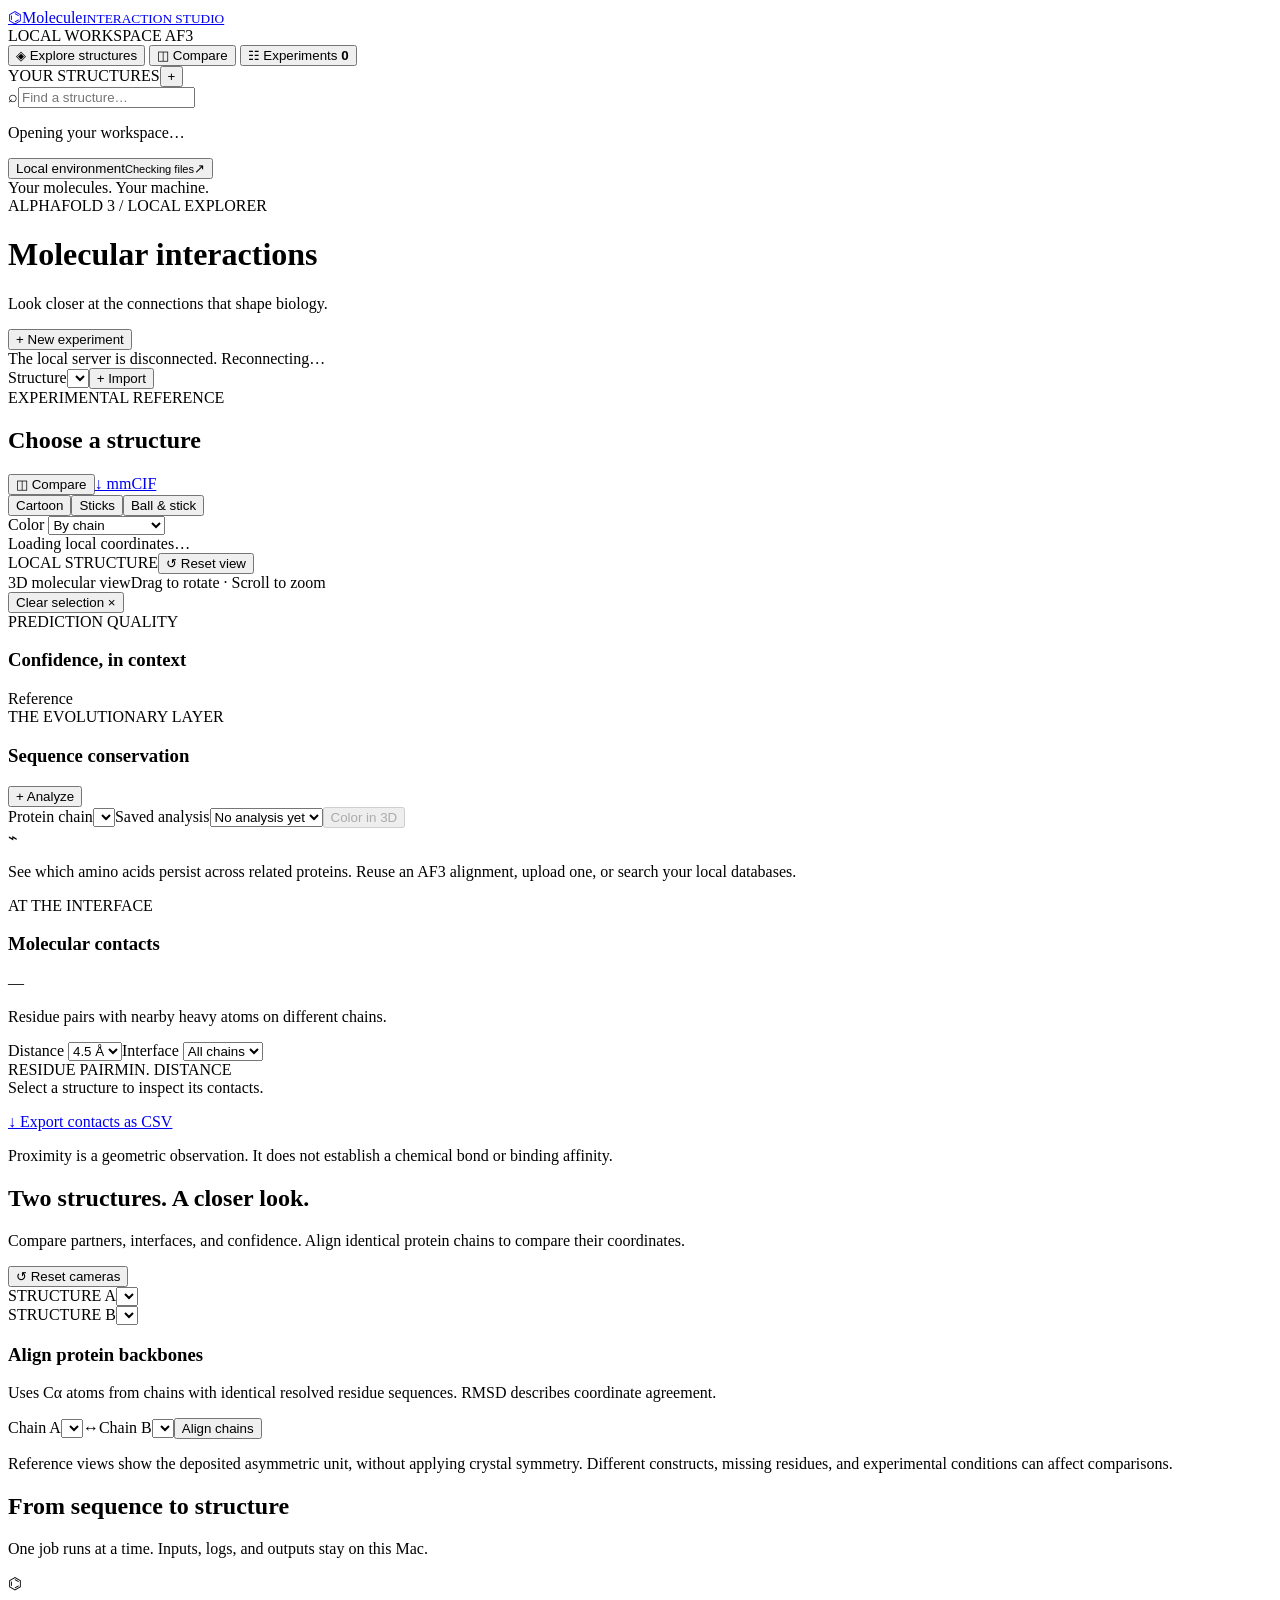
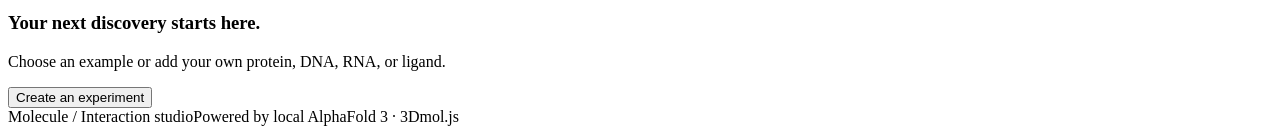
==== explorer/static/index.html @ 23262f2f "Add macOS run scripts and local molecular interaction explorer * Add `run_af3_macos.sh`, a wrapper t" ====
<!doctype html>
<html lang="en">
<head>
  <meta charset="utf-8"><meta name="viewport" content="width=device-width,initial-scale=1">
  <meta name="description" content="Explore molecular structures, run local AlphaFold 3 experiments, and inspect molecular interactions.">
  <title>Molecule · Interaction studio</title>
  <link rel="icon" href="data:image/svg+xml,%3Csvg xmlns='http://www.w3.org/2000/svg' viewBox='0 0 40 40'%3E%3Crect width='40' height='40' rx='10' fill='%2325594e'/%3E%3Cpath d='M10 28L20 10l10 18M10 28h20' stroke='%23cbeb9c' stroke-width='3' fill='none'/%3E%3C/svg%3E">
  <link rel="stylesheet" href="/style.css">
  <link rel="stylesheet" href="/conservation.css">
  <script defer src="/vendor/3Dmol-min.js"></script>
  <script defer src="/conservation.js"></script>
  <script defer src="/app.js"></script>
</head>
<body>
  <aside class="sidebar">
    <a class="brand" href="/" aria-label="Molecule home"><span class="brand-mark">⌬</span><span>Molecule<small>INTERACTION STUDIO</small></span></a>
    <div class="workspace-label"><span class="dot"></span> LOCAL WORKSPACE <span class="version">AF3</span></div>
    <nav class="nav" aria-label="Main navigation">
      <button class="nav-item active" data-page="explore"><span>◈</span> Explore structures</button>
      <button class="nav-item" data-page="compare"><span>◫</span> Compare</button>
      <button class="nav-item" data-page="experiments"><span>☷</span> Experiments <b id="job-count">0</b></button>
    </nav>
    <div class="library-heading"><span>YOUR STRUCTURES</span><button id="import-open" class="icon-button" title="Import a structure" aria-label="Import a structure">+</button></div>
    <label class="search-label"><span>⌕</span><input id="structure-search" placeholder="Find a structure…" aria-label="Find a structure"></label>
    <div id="library" class="library"><p class="muted">Opening your workspace…</p></div>
    <button id="system-open" class="system-button"><span class="dot" id="system-dot"></span><span>Local environment<small id="system-caption">Checking files</small></span><span>↗</span></button>
    <div class="sidebar-footer">Your molecules. Your machine.</div>
  </aside>

  <main>
    <header class="page-header"><div><div class="eyebrow">ALPHAFOLD 3 / LOCAL EXPLORER</div><h1 id="page-title">Molecular interactions</h1><p id="page-description">Look closer at the connections that shape biology.</p></div><button class="primary" id="new-experiment"><span>+</span> New experiment</button></header>
    <div id="connection-warning" class="notice error hidden" role="status">The local server is disconnected. Reconnecting…</div>
    <section id="page-explore" class="page">
      <div class="mobile-library"><label for="structure-picker">Structure</label><select id="structure-picker"></select><button id="mobile-import" class="secondary">+ Import</button></div>
      <div class="structure-heading"><div><div id="structure-kind" class="eyebrow">EXPERIMENTAL REFERENCE</div><h2 id="structure-title">Choose a structure</h2><p id="structure-subtitle" class="muted"></p></div><div class="heading-actions"><button id="compare-current" class="secondary">◫ Compare</button><a id="download-cif" class="secondary" href="#">↓ mmCIF</a></div></div>
      <div class="stats-grid" id="structure-stats"></div>
      <div class="explore-grid">
        <div class="viewer-column">
          <div class="viewer-card">
            <div class="viewer-toolbar"><div class="segmented" id="representation"><button class="selected" data-style="cartoon">Cartoon</button><button data-style="stick">Sticks</button><button data-style="sphere">Ball & stick</button></div><label class="compact-select">Color <select id="color-mode" aria-label="Structure color"><option value="chain">By chain</option><option value="confidence">By confidence</option><option value="conservation" disabled>By conservation</option></select></label></div>
            <div id="main-viewer" class="molecular-viewer"><div class="viewer-loading">Loading local coordinates…</div></div>
            <div class="viewer-overlay"><span id="viewer-badge">LOCAL STRUCTURE</span><button id="reset-view" title="Reset camera">↺ Reset view</button></div>
            <div class="viewer-footer"><span><span class="live-dot"></span> <span id="atom-caption">3D molecular view</span></span><span>Drag to rotate · Scroll to zoom</span></div>
          </div>
          <div class="chain-bar" id="chain-bar"></div>
          <div id="selection-note" class="selection-note hidden"><span></span><button id="clear-selection" class="text-button">Clear selection ×</button></div>
          <div class="panel confidence-panel"><div class="panel-header"><div><span class="eyebrow">PREDICTION QUALITY</span><h3>Confidence, in context</h3></div><span class="tag" id="confidence-badge">Reference</span></div><div id="confidence-content"></div></div>
          <div class="panel conservation-panel"><div class="panel-header"><div><span class="eyebrow">THE EVOLUTIONARY LAYER</span><h3>Sequence conservation</h3></div><button id="conservation-open" class="secondary">+ Analyze</button></div><div class="conservation-controls"><label>Protein chain<select id="conservation-chain"></select></label><label>Saved analysis<select id="conservation-run"><option value="">No analysis yet</option></select></label><button id="conservation-color" class="secondary" disabled>Color in 3D</button></div><div id="conservation-content"><div class="confidence-empty"><span class="empty-symbol">⌁</span><p>See which amino acids persist across related proteins. Reuse an AF3 alignment, upload one, or search your local databases.</p></div></div></div>
        </div>
        <aside class="panel contacts-panel"><div class="panel-header"><div><span class="eyebrow">AT THE INTERFACE</span><h3>Molecular contacts</h3></div><span class="count-pill" id="contact-count">—</span></div><p class="panel-description">Residue pairs with nearby heavy atoms on different chains.</p><div class="contact-controls"><label>Distance <select id="contact-cutoff"><option value="3.5">3.5 Å</option><option value="4.0">4.0 Å</option><option value="4.5" selected>4.5 Å</option><option value="5.0">5.0 Å</option><option value="6.0">6.0 Å</option><option value="8.0">8.0 Å</option></select></label><label>Interface <select id="interface-filter"><option value="">All chains</option></select></label></div><div id="interface-confidence" class="panel-description hidden"></div><div id="interface-summary" class="interface-summary"></div><div class="contact-table-heading"><span>RESIDUE PAIR</span><span>MIN. DISTANCE</span></div><div id="contact-list" class="contact-list"><div class="empty">Select a structure to inspect its contacts.</div></div><div class="contacts-bottom"><p id="contacts-note" class="muted small"></p><a id="download-contacts" href="#" class="text-button">↓ Export contacts as CSV</a></div><p class="scientific-note">Proximity is a geometric observation. It does not establish a chemical bond or binding affinity.</p></aside>
      </div>
    </section>

    <section id="page-compare" class="page hidden">
      <div class="comparison-intro"><div><h2>Two structures. A closer look.</h2><p class="muted">Compare partners, interfaces, and confidence. Align identical protein chains to compare their coordinates.</p></div><button class="secondary" id="compare-reset">↺ Reset cameras</button></div>
      <div class="compare-grid"><div class="compare-card"><label class="compare-select-label">STRUCTURE A<select id="compare-left"></select></label><div id="compare-view-left" class="compare-viewer"></div><div id="compare-info-left" class="compare-info"></div></div><div class="compare-card"><label class="compare-select-label">STRUCTURE B<select id="compare-right"></select></label><div id="compare-view-right" class="compare-viewer"></div><div id="compare-info-right" class="compare-info"></div></div></div>
      <div class="panel alignment-panel"><div><h3>Align protein backbones</h3><p class="muted small">Uses Cα atoms from chains with identical resolved residue sequences. RMSD describes coordinate agreement.</p></div><div class="alignment-controls"><label>Chain A<select id="align-left"></select></label><span>↔</span><label>Chain B<select id="align-right"></select></label><button id="align-button" class="primary">Align chains</button></div><div id="alignment-result" class="hidden"></div></div>
      <p class="scientific-note">Reference views show the deposited asymmetric unit, without applying crystal symmetry. Different constructs, missing residues, and experimental conditions can affect comparisons.</p>
    </section>

    <section id="page-experiments" class="page hidden">
      <div class="experiment-intro"><h2>From sequence to structure</h2><p class="muted">One job runs at a time. Inputs, logs, and outputs stay on this Mac.</p></div>
      <div class="experiment-grid"><div id="job-list" class="job-list"></div><div id="job-detail" class="panel job-detail"><div class="empty large"><span class="empty-symbol">⌬</span><h3>Your next discovery starts here.</h3><p>Choose an example or add your own protein, DNA, RNA, or ligand.</p><button class="primary" id="empty-new">Create an experiment</button></div></div></div>
    </section>
    <footer class="main-footer"><span>Molecule <span class="muted">/ Interaction studio</span></span><span>Powered by local AlphaFold 3 · 3Dmol.js</span></footer>
  </main>

  <dialog id="experiment-dialog" class="experiment-dialog"><div class="dialog-header"><div><div class="eyebrow">DESIGN AN EXPERIMENT</div><h2>What will you explore?</h2></div><button class="close-dialog icon-button" aria-label="Close dialog">×</button></div><div class="experiment-form-layout"><aside class="preset-sidebar"><span class="eyebrow">START WITH AN EXAMPLE</span><div id="preset-list"></div><button id="blank-input" class="secondary">+ Custom input</button><label class="file-button secondary">↑ Load AF3 JSON<input id="json-upload" type="file" accept=".json,application/json"></label></aside><div class="experiment-form"><div class="form-row"><label>Experiment name<input id="experiment-name" maxlength="120" required></label><label class="seeds-label">Random seeds<input id="experiment-seeds" value="42" placeholder="42, 43"></label></div><div class="form-tabs"><button id="builder-tab" class="selected">Molecule builder</button><button id="json-tab">AF3 JSON</button></div><div id="builder-pane"><div id="molecule-list"></div><button id="add-molecule" class="text-button">+ Add a molecule</button></div><div id="json-pane" class="hidden"><label class="sr-only" for="input-json">AlphaFold 3 input JSON</label><textarea id="input-json" spellcheck="false"></textarea><p class="small muted">Supports AF3 modifications, covalent bonds, inline MSAs, and templates. File-path fields must be embedded as data.</p></div><div class="run-settings"><label>Run mode<select id="run-mode"><option value="full">Search databases + predict</option><option value="prepare">Prepare MSAs & templates only</option><option value="quick">Sequence-only prediction</option><option value="inference">Predict from prepared input</option></select></label><label>Compute<select id="run-backend"><option value="mps">Apple Silicon · MPS</option><option value="cpu">CPU</option><option value="gpu">NVIDIA GPU</option></select></label><label>Samples / seed<select id="run-samples"><option>1</option><option>2</option><option>3</option><option>5</option></select></label><label>Recycles<input id="run-recycles" type="number" min="1" max="20" value="10"></label></div><p id="run-mode-note" class="notice"></p><div id="validation-message" role="status"></div></div></div><div class="dialog-footer"><p class="small muted">MPS is experimental. Full database searches can take hours.</p><div><button id="validate-input" class="secondary">Validate input</button><button id="queue-job" class="primary">Add to queue →</button></div></div></dialog>

  <dialog id="import-dialog" class="small-dialog"><div class="dialog-header"><div><div class="eyebrow">EXPAND YOUR LIBRARY</div><h2>Import a structure</h2></div><button class="close-dialog icon-button" aria-label="Close dialog">×</button></div><div class="dialog-body"><label>From your local PDB snapshot<div class="input-action"><input id="pdb-code" placeholder="PDB ID, e.g. 1QPI" maxlength="4"><button id="import-pdb" class="secondary">Load PDB</button></div></label><div class="divider"><span>OR</span></div><label>Existing AF3 output folder or mmCIF file<input id="import-path" placeholder="/Users/…/af_output/my_experiment"></label><p class="small muted">Folders include predictions and their accompanying confidence files.</p><button id="import-folder" class="primary">Import local path</button><div class="divider"><span>OR</span></div><label class="file-button secondary">↑ Choose an mmCIF file<input id="cif-upload" type="file" accept=".cif,.mmcif"></label><label class="checkbox"><input type="checkbox" id="import-predicted"> This uploaded file is an AF3 prediction (B-factor = pLDDT)</label><div id="import-message" role="status"></div></div></dialog>

  <dialog id="system-dialog" class="small-dialog"><div class="dialog-header"><div><div class="eyebrow">ON YOUR MACHINE</div><h2>Local environment</h2></div><button class="close-dialog icon-button" aria-label="Close dialog">×</button></div><div id="system-content" class="dialog-body"></div></dialog>
  <dialog id="conservation-dialog" class="conservation-dialog"><div class="dialog-header"><div><div class="eyebrow">FROM ALIGNMENT TO STRUCTURE</div><h2>Analyze evolutionary conservation</h2></div><button class="close-dialog icon-button" aria-label="Close dialog">×</button></div><div class="dialog-body"><div id="conservation-query" class="conservation-query"></div><div class="conservation-form-grid"><label>Alignment source<select id="conservation-source"><option value="search">Search local databases</option><option value="prepared">Reuse a prepared AF3 alignment</option><option value="upload">Upload or paste an alignment</option></select></label><label>Scoring method<select id="conservation-method"><option value="rate4site">Rate4Site · evolutionary rates</option><option value="entropy">Weighted entropy · fast exploration</option></select></label></div><div id="conservation-search-fields"><label>Local sequence database<select id="conservation-database"><option value="uniref90">UniRef90 · broad evolutionary coverage</option><option value="pdb">PDB sequences · faster, structure-biased preview</option></select></label><p class="small muted">A single Jackhmmer iteration searches your chosen database at an inclusion E-value of 1e-4. Large searches can take hours.</p></div><div id="conservation-prepared-fields" class="hidden"><label>Matching prepared input<select id="conservation-prepared"></select></label><p class="small muted">Only alignments matching this protein sequence are offered. Sequence-only predictions contain no homologous alignment.</p></div><div id="conservation-upload-fields" class="hidden"><div class="conservation-upload-heading"><label class="file-button secondary">↑ Choose alignment or AF3 JSON<input id="conservation-upload" type="file" accept=".a3m,.fa,.fasta,.faa,.sto,.stockholm,.json,.txt"></label><label>Format<select id="conservation-format"><option value="auto">Auto-detect</option><option value="a3m">A3M</option><option value="fasta">Aligned FASTA</option><option value="stockholm">Stockholm</option></select></label></div><label for="conservation-alignment">Aligned sequences<textarea id="conservation-alignment" spellcheck="false" placeholder=">query&#10;PROTEIN_SEQUENCE&#10;>homologue_1&#10;ALIGNED_SEQUENCE"></textarea></label><p class="small muted" id="conservation-filename">Include a row matching the full query sequence. Lowercase A3M insertions are excluded from scoring.</p></div><div class="conservation-parameters"><label>Maximum sequences<select id="conservation-max-sequences"><option>50</option><option>100</option><option selected>150</option><option>200</option><option>300</option></select></label><label>Minimum coverage<input id="conservation-min-coverage" type="number" min="20" max="100" value="70"><small>% of the query</small></label><label>Minimum identity<input id="conservation-min-identity" type="number" min="10" max="95" value="20"><small>% at aligned positions</small></label><label>Redundancy cutoff<input id="conservation-redundancy" type="number" min="80" max="100" value="95"><small>% sequence identity</small></label></div><p id="conservation-method-note" class="notice"></p><div id="conservation-message" role="status"></div></div><div class="dialog-footer"><p class="small muted">Runs on CPU in your existing job queue. Results stay local.</p><button id="conservation-submit" class="primary">Analyze conservation →</button></div></dialog>
  <div id="toast" class="toast hidden" role="status"></div>
</body>
</html>
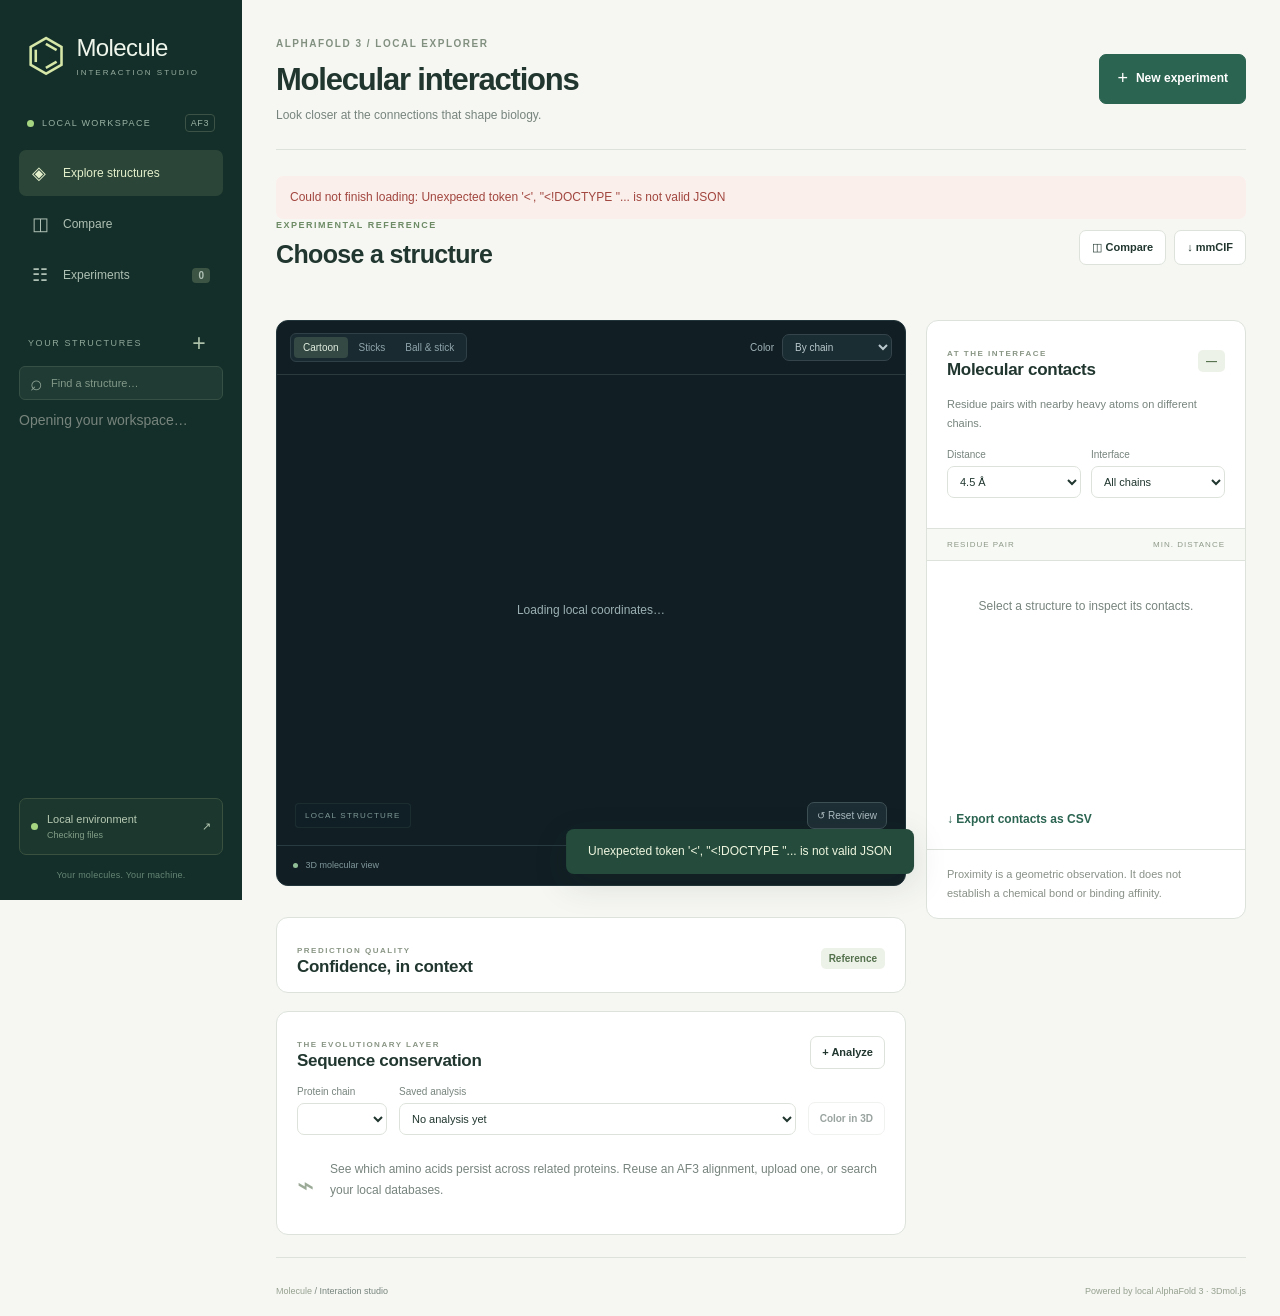
==== commit cccb48af: "Add a searchable molecule picker and job deletion to the explorer * Add `explorer/catalog.py`, which" ====
--- a/explorer/static/index.html
+++ b/explorer/static/index.html
@@ -7,8 +7,10 @@
   <link rel="icon" href="data:image/svg+xml,%3Csvg xmlns='http://www.w3.org/2000/svg' viewBox='0 0 40 40'%3E%3Crect width='40' height='40' rx='10' fill='%2325594e'/%3E%3Cpath d='M10 28L20 10l10 18M10 28h20' stroke='%23cbeb9c' stroke-width='3' fill='none'/%3E%3C/svg%3E">
   <link rel="stylesheet" href="/style.css">
   <link rel="stylesheet" href="/conservation.css">
+  <link rel="stylesheet" href="/finder.css">
   <script defer src="/vendor/3Dmol-min.js"></script>
   <script defer src="/conservation.js"></script>
+  <script defer src="/finder.js"></script>
   <script defer src="/app.js"></script>
 </head>
 <body>
@@ -65,7 +67,7 @@
     <footer class="main-footer"><span>Molecule <span class="muted">/ Interaction studio</span></span><span>Powered by local AlphaFold 3 · 3Dmol.js</span></footer>
   </main>
 
-  <dialog id="experiment-dialog" class="experiment-dialog"><div class="dialog-header"><div><div class="eyebrow">DESIGN AN EXPERIMENT</div><h2>What will you explore?</h2></div><button class="close-dialog icon-button" aria-label="Close dialog">×</button></div><div class="experiment-form-layout"><aside class="preset-sidebar"><span class="eyebrow">START WITH AN EXAMPLE</span><div id="preset-list"></div><button id="blank-input" class="secondary">+ Custom input</button><label class="file-button secondary">↑ Load AF3 JSON<input id="json-upload" type="file" accept=".json,application/json"></label></aside><div class="experiment-form"><div class="form-row"><label>Experiment name<input id="experiment-name" maxlength="120" required></label><label class="seeds-label">Random seeds<input id="experiment-seeds" value="42" placeholder="42, 43"></label></div><div class="form-tabs"><button id="builder-tab" class="selected">Molecule builder</button><button id="json-tab">AF3 JSON</button></div><div id="builder-pane"><div id="molecule-list"></div><button id="add-molecule" class="text-button">+ Add a molecule</button></div><div id="json-pane" class="hidden"><label class="sr-only" for="input-json">AlphaFold 3 input JSON</label><textarea id="input-json" spellcheck="false"></textarea><p class="small muted">Supports AF3 modifications, covalent bonds, inline MSAs, and templates. File-path fields must be embedded as data.</p></div><div class="run-settings"><label>Run mode<select id="run-mode"><option value="full">Search databases + predict</option><option value="prepare">Prepare MSAs & templates only</option><option value="quick">Sequence-only prediction</option><option value="inference">Predict from prepared input</option></select></label><label>Compute<select id="run-backend"><option value="mps">Apple Silicon · MPS</option><option value="cpu">CPU</option><option value="gpu">NVIDIA GPU</option></select></label><label>Samples / seed<select id="run-samples"><option>1</option><option>2</option><option>3</option><option>5</option></select></label><label>Recycles<input id="run-recycles" type="number" min="1" max="20" value="10"></label></div><p id="run-mode-note" class="notice"></p><div id="validation-message" role="status"></div></div></div><div class="dialog-footer"><p class="small muted">MPS is experimental. Full database searches can take hours.</p><div><button id="validate-input" class="secondary">Validate input</button><button id="queue-job" class="primary">Add to queue →</button></div></div></dialog>
+  <dialog id="experiment-dialog" class="experiment-dialog"><div class="dialog-header"><div><div class="eyebrow">DESIGN AN EXPERIMENT</div><h2>What will you explore?</h2></div><button class="close-dialog icon-button" aria-label="Close dialog">×</button></div><div class="experiment-form-layout"><aside class="preset-sidebar"><span class="eyebrow">START WITH AN EXAMPLE</span><div id="preset-list"></div><button id="blank-input" class="secondary">+ Custom input</button><label class="file-button secondary">↑ Load AF3 JSON<input id="json-upload" type="file" accept=".json,application/json"></label></aside><div class="experiment-form"><div class="form-row"><label>Experiment name<input id="experiment-name" maxlength="120" required></label><label class="seeds-label">Random seeds<input id="experiment-seeds" value="42" placeholder="42, 43"></label></div><div class="form-tabs"><button id="builder-tab" class="selected">Molecule builder</button><button id="json-tab">AF3 JSON</button></div><div id="builder-pane"><section class="finder" aria-labelledby="finder-heading"><div class="finder-heading"><h3 id="finder-heading">Find a molecule</h3><span id="finder-status" class="small muted"></span></div><label class="finder-search"><span aria-hidden="true">⌕</span><input id="finder-query" placeholder="Search by name, PDB ID (1QPI), ligand code (ATP), or paste a sequence" aria-label="Search proteins, DNA, RNA, ligands, and ions" autocomplete="off"></label><div class="finder-kinds" id="finder-kinds" role="group" aria-label="Molecule type"><button data-kind="" class="selected">All</button><button data-kind="protein">Protein</button><button data-kind="dna">DNA</button><button data-kind="rna">RNA</button><button data-kind="ligand">Ligand</button><button data-kind="ion">Ion</button></div><div id="finder-results" class="finder-results" aria-live="polite"></div></section><div class="builder-heading"><span class="eyebrow">MOLECULES IN THIS EXPERIMENT</span><span id="draft-summary" class="small muted"></span></div><div id="molecule-list"></div><button id="add-molecule" class="text-button">+ Add a molecule</button></div><div id="json-pane" class="hidden"><label class="sr-only" for="input-json">AlphaFold 3 input JSON</label><textarea id="input-json" spellcheck="false"></textarea><p class="small muted">Supports AF3 modifications, covalent bonds, inline MSAs, and templates. File-path fields must be embedded as data.</p></div><div class="run-settings"><label>Run mode<select id="run-mode"><option value="full">Search databases + predict</option><option value="prepare">Prepare MSAs & templates only</option><option value="quick">Sequence-only prediction</option><option value="inference">Predict from prepared input</option></select></label><label>Compute<select id="run-backend"><option value="mps">Apple Silicon · MPS</option><option value="cpu">CPU</option><option value="gpu">NVIDIA GPU</option></select></label><label>Samples / seed<select id="run-samples"><option>1</option><option>2</option><option>3</option><option>5</option></select></label><label>Recycles<input id="run-recycles" type="number" min="1" max="20" value="10"></label></div><p id="run-mode-note" class="notice"></p><div id="validation-message" role="status"></div></div></div><div class="dialog-footer"><p class="small muted">MPS is experimental. Full database searches can take hours.</p><div><button id="validate-input" class="secondary">Validate input</button><button id="queue-job" class="primary">Add to queue →</button></div></div></dialog>
 
   <dialog id="import-dialog" class="small-dialog"><div class="dialog-header"><div><div class="eyebrow">EXPAND YOUR LIBRARY</div><h2>Import a structure</h2></div><button class="close-dialog icon-button" aria-label="Close dialog">×</button></div><div class="dialog-body"><label>From your local PDB snapshot<div class="input-action"><input id="pdb-code" placeholder="PDB ID, e.g. 1QPI" maxlength="4"><button id="import-pdb" class="secondary">Load PDB</button></div></label><div class="divider"><span>OR</span></div><label>Existing AF3 output folder or mmCIF file<input id="import-path" placeholder="/Users/…/af_output/my_experiment"></label><p class="small muted">Folders include predictions and their accompanying confidence files.</p><button id="import-folder" class="primary">Import local path</button><div class="divider"><span>OR</span></div><label class="file-button secondary">↑ Choose an mmCIF file<input id="cif-upload" type="file" accept=".cif,.mmcif"></label><label class="checkbox"><input type="checkbox" id="import-predicted"> This uploaded file is an AF3 prediction (B-factor = pLDDT)</label><div id="import-message" role="status"></div></div></dialog>
 
--- a/style.css
+++ b/style.css
@@ -0,0 +1,13 @@
+:root{--paper:#f6f7f3;--white:#fff;--ink:#20362f;--muted:#77847d;--line:#dde3db;--green:#2b6450;--lime:#d7ecb2;--sidebar:#142f29;--viewer:#111f24;--red:#a1463f;--radius:12px;font-family:-apple-system,BlinkMacSystemFont,"Segoe UI",sans-serif;color:var(--ink);background:var(--paper);font-size:14px}
+*{box-sizing:border-box}body{margin:0}button,input,select,textarea{font:inherit}button,a,input,select,textarea{outline-offset:4px}button{cursor:pointer}button:disabled{opacity:.45;cursor:not-allowed}a{color:inherit;text-decoration:none}button{color:inherit}button:focus-visible,a:focus-visible{outline:2px solid #90ba69}button,input,select,textarea{border:1px solid var(--line);border-radius:7px}input,select,textarea{background:#fff;padding:10px 12px;color:var(--ink);min-width:0}input:focus,select:focus,textarea:focus{outline:2px solid #b8cfb9}textarea{resize:vertical;line-height:1.55}button{transition:background .15s,transform .15s}button:active{transform:translateY(1px)}button:hover{filter:brightness(.97)}h1,h2,h3,p{margin:0}h1{font-size:31px;letter-spacing:-1.2px;font-weight:550;line-height:1.2}h2{font-size:24px;letter-spacing:-.65px;font-weight:550}h3{font-size:17px;letter-spacing:-.3px;font-weight:580}.muted{color:var(--muted)}.small{font-size:12px;line-height:1.6}.hidden{display:none!important}.eyebrow{font-size:10px;letter-spacing:1.5px;font-weight:650;line-height:1.5}.dot,.live-dot{display:inline-block;width:7px;height:7px;border-radius:50%;background:#a6d581}.dot.bad{background:#e89b74}.primary,.secondary{padding:10px 15px;display:inline-flex;align-items:center;justify-content:center;gap:8px;font-weight:550;white-space:nowrap;line-height:1.3;border-radius:7px}.primary{background:var(--green);color:#fff;border:1px solid var(--green)}.primary:hover{background:#20533f}.secondary{background:#fff;border:1px solid var(--line)}.text-button{border:0;background:transparent;color:var(--green);font-size:12px;font-weight:550;padding:6px 0}.icon-button{border:0;background:transparent;font-size:23px;line-height:1;width:30px;height:30px;padding:0}.tag,.count-pill{font-size:10px;font-weight:650;border-radius:5px;padding:5px 8px;background:#edf2e8;color:#54714d;white-space:nowrap}.notice{padding:12px 14px;background:#eef2e8;border-radius:7px;line-height:1.6;font-size:12px}.notice.error,.error-message{color:var(--red);background:#fbefeb}.success-message{color:var(--green);background:#edf5e8}.error-message,.success-message{border-radius:6px;padding:10px 12px;font-size:12px;line-height:1.6;margin-top:10px;white-space:pre-wrap;overflow-wrap:anywhere}.scientific-note{font-size:11px;color:#899188;line-height:1.7;padding:15px 20px;border-top:1px solid var(--line)}
+.sidebar{width:242px;background:var(--sidebar);color:#eff5eb;position:fixed;inset:0 auto 0 0;display:flex;flex-direction:column;padding:32px 19px 20px;z-index:10}.brand{display:flex;align-items:center;gap:11px;font-size:24px;letter-spacing:-.6px;padding:0 7px}.brand-mark{font-size:46px;color:#d6e7a8;line-height:1}.brand small{display:block;font-size:8px;letter-spacing:2px;color:#96aca0;margin-top:6px}.workspace-label{font-size:9px;letter-spacing:1.3px;color:#9ab2a5;margin:36px 8px 18px;display:flex;gap:8px;align-items:center}.version{margin-left:auto;font-size:9px;letter-spacing:.6px;border:1px solid #3c5246;border-radius:4px;padding:3px 5px}.nav{display:grid;gap:5px}.nav-item{background:transparent;border:0;color:#afc0b4;text-align:left;padding:12px 13px;display:flex;align-items:center;gap:12px;font-size:12px}.nav-item span{font-size:18px;width:19px}.nav-item.active{background:#2b4638;color:#e4efcb}.nav-item b{margin-left:auto;border-radius:4px;background:#3c5444;padding:2px 6px;font-size:10px}.library-heading{display:flex;align-items:center;justify-content:space-between;font-size:9px;letter-spacing:1.6px;color:#8ea699;margin:30px 9px 8px}.library-heading button{color:#aec2ab}.search-label{display:flex;align-items:center;background:#203b33;border:1px solid #365046;border-radius:6px;padding-left:10px;color:#8ca294}.search-label input{background:transparent;border:0;color:#e6ecdf;width:100%;padding:10px 8px;font-size:11px}.search-label input::placeholder{color:#82998a}.search-label span{font-size:21px}.library{overflow:auto;flex:1;margin:12px -7px 16px;padding:0 7px}.library-group{font-size:9px;text-transform:uppercase;letter-spacing:1.1px;color:#809b8c;margin:15px 10px 9px}.structure-item{display:flex;align-items:flex-start;text-align:left;gap:9px;width:100%;padding:11px 9px;background:transparent;border:1px solid transparent;border-radius:6px;color:#becdc0;margin-bottom:3px;font-size:12px}.structure-item.selected{background:#2b4435;border-color:#486049;color:#e8f2d7}.structure-item .structure-icon{color:#9fba93;font-size:17px}.structure-item strong{font-weight:500;line-height:1.5;display:block}.structure-item small{display:block;font-size:9px;color:#88a392;line-height:1.6;margin-top:3px}.system-button{background:#1c372e;border:1px solid #3a5140;color:#b6c9b3;padding:14px 11px;display:flex;align-items:center;gap:9px;text-align:left;font-size:11px}.system-button small{display:block;font-size:9px;color:#829e87;margin-top:5px}.system-button>span:last-child{margin-left:auto}.sidebar-footer{text-align:center;margin-top:15px;font-size:9px;color:#658575;letter-spacing:.2px}
+main{margin-left:242px;padding:36px 34px 0;max-width:2100px}.page-header{display:flex;justify-content:space-between;align-items:center;gap:24px;padding-bottom:27px;border-bottom:1px solid var(--line);margin-bottom:26px}.page-header .eyebrow{color:#829080;margin-bottom:10px}.page-header p{margin-top:10px;font-size:12px;color:var(--muted)}.page-header .primary{font-size:12px;padding:12px 17px}.page-header .primary span{font-size:18px;font-weight:300}.structure-heading{display:flex;justify-content:space-between;align-items:center;gap:16px;margin-bottom:22px}.structure-heading .eyebrow{color:#6d8b65;font-size:9px;margin-bottom:7px}.structure-heading h2{font-size:25px}.structure-heading p{font-size:11px;margin-top:7px;max-width:670px;line-height:1.5}.heading-actions{display:flex;gap:8px}.heading-actions .secondary{font-size:11px;padding:9px 12px}.stats-grid{display:grid;grid-template-columns:repeat(4,1fr);gap:14px;margin-bottom:22px}.stat{background:#fff;border:1px solid var(--line);border-radius:9px;padding:16px 18px;display:flex;align-items:center;gap:13px}.stat-icon{background:#f0f3eb;border-radius:8px;width:35px;height:35px;display:flex;align-items:center;justify-content:center;color:#6b8264;font-size:19px}.stat strong{font-weight:550;font-size:22px;letter-spacing:-.6px;display:block}.stat small{font-size:10px;color:var(--muted);display:block;margin-top:3px}.explore-grid{display:grid;grid-template-columns:minmax(360px,1fr) 320px;gap:20px}.viewer-column{min-width:0}.viewer-card{position:relative;background:var(--viewer);border-radius:var(--radius);overflow:hidden;color:#a1b4b9;border:1px solid #22353a}.viewer-toolbar{height:54px;display:flex;align-items:center;justify-content:space-between;padding:0 13px;border-bottom:1px solid #2a3a3d;gap:10px}.segmented{display:flex;gap:2px;background:#192b30;border:1px solid #304047;border-radius:6px;padding:3px}.segmented button{font-size:10px;padding:5px 9px;color:#8fa4ac;background:transparent;border:0;border-radius:4px}.segmented button.selected{color:#e1eddf;background:#344944}.compact-select{display:flex;gap:8px;align-items:center;font-size:10px}.compact-select select{font-size:10px;padding:6px 8px;background:#1a2d32;border-color:#35434a;color:#bac9cd}.molecular-viewer{height:470px;position:relative;width:100%}.molecular-viewer canvas,.compare-viewer canvas{border-radius:0!important}.viewer-loading{position:absolute;inset:0;display:grid;place-content:center;color:#9bb0b2;font-size:12px}.viewer-overlay{position:absolute;bottom:56px;left:18px;right:18px;display:flex;justify-content:space-between;align-items:center;pointer-events:none}.viewer-overlay>span{font-size:8px;letter-spacing:1.2px;color:#7f9996;background:#112128b0;padding:7px 9px;border:1px solid #3a51494d;border-radius:4px}.viewer-overlay button{pointer-events:auto;font-size:10px;background:#213239cc;border:1px solid #3d5054;color:#acbbc0;padding:7px 9px}.viewer-footer{height:40px;border-top:1px solid #283b40;display:flex;justify-content:space-between;align-items:center;padding:0 16px;font-size:9px;color:#80979b}.live-dot{width:5px;height:5px;background:#91be97;margin-right:5px}.chain-bar{display:flex;gap:7px;flex-wrap:wrap;padding:13px 0 18px;align-items:center}.chain-bar>span{font-size:10px;color:var(--muted);margin-right:5px}.chain-chip{display:flex;gap:7px;align-items:center;background:#fff;border-color:var(--line);padding:6px 9px;border-radius:5px;font-size:10px}.chain-chip.hidden-chain{opacity:.35}.chain-dot{width:7px;height:7px;border-radius:50%;display:inline-block}.selection-note{background:#e9efdf;border-radius:7px;padding:10px 12px;margin-bottom:14px;font-size:11px;display:flex;align-items:center;justify-content:space-between;gap:10px}.panel{background:#fff;border:1px solid var(--line);border-radius:var(--radius);overflow:hidden}.panel-header{display:flex;justify-content:space-between;align-items:center;padding:22px 20px 15px;gap:10px}.panel-header .eyebrow{font-size:8px;color:#8a9685;margin-bottom:7px}.panel-description{font-size:11px;line-height:1.7;color:var(--muted);padding:0 20px 17px}.contacts-panel{display:flex;flex-direction:column;align-self:start}.count-pill{font-size:11px}.contact-controls{padding:0 20px 15px;display:flex;gap:10px}.contact-controls label{flex:1;font-size:10px;color:var(--muted);display:grid;gap:6px}.contact-controls select{font-size:11px;padding:8px;width:100%}.interface-summary{padding:0 20px 15px;display:flex;gap:6px;flex-wrap:wrap}.interface-badge{font-size:10px;padding:5px 8px;background:#f0f3ed;border-radius:4px;color:#728767}.contact-table-heading{display:flex;justify-content:space-between;padding:11px 20px;background:#f7f9f5;border-block:1px solid var(--line);font-size:8px;letter-spacing:1px;color:#8e9988}.contact-list{max-height:420px;min-height:225px;overflow:auto}.contact-row{width:100%;background:#fff;display:flex;align-items:center;justify-content:space-between;border:0;border-bottom:1px solid #edf0e9;border-radius:0;padding:12px 19px;text-align:left;gap:7px;font-size:10px}.contact-row:hover,.contact-row.active{background:#f0f5e9}.contact-pair{display:flex;align-items:center;gap:7px}.contact-pair .chain-dot{width:5px;height:5px;margin-right:4px}.contact-pair .arrow{color:#a2ab9d}.distance{font-variant-numeric:tabular-nums;color:#65875b;font-size:10px}.contacts-bottom{padding:12px 20px 17px}.contacts-bottom p{font-size:10px;line-height:1.6}.contacts-bottom a{display:inline-block;margin-top:8px}.confidence-panel{margin-bottom:10px}.confidence-empty{display:flex;gap:16px;padding:6px 20px 23px;line-height:1.8;font-size:12px;color:var(--muted)}.confidence-empty .empty-symbol{color:#9baa96;font-size:29px}.confidence-metrics{display:flex;gap:28px;padding:0 20px 20px}.confidence-metrics strong{font-size:25px;display:block;font-weight:500}.confidence-metrics small{font-size:10px;color:var(--muted)}.pae-layout{display:flex;gap:23px;padding:0 20px 20px;align-items:center}.pae-plot{width:240px;max-width:100%;image-rendering:pixelated;aspect-ratio:1}.pae-legend{font-size:11px;line-height:1.8;color:var(--muted);max-width:210px}.gradient-bar{height:8px;background:linear-gradient(to right,#164b38,#91b79a,#f2f6eb);border-radius:3px;margin-top:15px}.legend-values{display:flex;justify-content:space-between;font-size:9px}.plddt-legend{display:flex;gap:12px;font-size:10px;color:var(--muted);padding:0 20px 17px;flex-wrap:wrap}.plddt-legend span::before{content:'';background:var(--color);width:8px;height:8px;border-radius:2px;display:inline-block;margin-right:5px}.empty{text-align:center;padding:35px 20px;color:var(--muted);font-size:12px;line-height:1.8}.empty.large{padding:65px 35px}.empty-symbol{display:block;font-size:48px;color:#b4c5a7}.empty h3{color:var(--ink);margin:15px 0 8px}.empty button{margin-top:23px}.main-footer{display:flex;justify-content:space-between;gap:20px;font-size:9px;color:#95a08e;padding:28px 0 20px;margin-top:10px;border-top:1px solid var(--line)}
+.comparison-intro,.experiment-intro{margin:8px 0 24px}.comparison-intro{display:flex;justify-content:space-between;gap:15px}.comparison-intro h2,.experiment-intro h2{font-size:23px}.comparison-intro p,.experiment-intro p{font-size:12px;line-height:1.7;margin-top:9px}.compare-grid{display:grid;grid-template-columns:1fr 1fr;gap:20px}.compare-card{border:1px solid var(--line);border-radius:var(--radius);overflow:hidden;background:#fff}.compare-select-label{display:grid;gap:7px;font-size:9px;letter-spacing:1px;color:var(--muted);padding:17px 18px}.compare-select-label select{font-size:12px;letter-spacing:0}.compare-viewer{height:410px;position:relative;background:var(--viewer)}.compare-info{padding:16px 20px;font-size:11px;line-height:1.8;color:var(--muted)}.compare-info strong{font-size:16px;font-weight:550;color:var(--ink)}.alignment-panel{margin-top:20px;padding:22px;display:flex;align-items:center;gap:24px;flex-wrap:wrap}.alignment-panel>div:first-child{flex:1;min-width:220px}.alignment-panel p{margin-top:7px}.alignment-controls{display:flex;gap:13px;align-items:center}.alignment-controls label{font-size:10px;color:var(--muted);display:grid;gap:5px}.alignment-controls select{min-width:65px}.alignment-controls button{margin-top:18px;font-size:12px}#alignment-result{width:100%;font-size:12px;padding-top:15px;border-top:1px solid var(--line)}.experiment-grid{display:grid;grid-template-columns:290px 1fr;gap:20px}.job-card{width:100%;text-align:left;background:#fff;padding:17px;border:1px solid var(--line);margin-bottom:10px;display:block}.job-card.selected{border-color:#85a370;background:#f1f6e8}.job-card-header{display:flex;justify-content:space-between;align-items:center;gap:7px}.job-card strong{font-size:12px;font-weight:550;overflow-wrap:anywhere}.job-card p{font-size:10px;color:var(--muted);margin-top:9px;line-height:1.6}.status-tag{font-size:8px;text-transform:uppercase;letter-spacing:.7px;padding:4px 6px;border-radius:4px;background:#f0f2ec;color:#7f8e76}.status-tag.running,.status-tag.queued{background:#edf1d7;color:#83933c}.status-tag.completed{background:#e2efdb;color:#5b8447}.status-tag.failed,.status-tag.interrupted{background:#f9e9e0;color:#a16f52}.job-detail{min-height:480px;padding:24px;align-self:start}.job-detail .empty{padding:45px 20px}.job-title-row{display:flex;justify-content:space-between;align-items:start;gap:15px}.job-meta{display:flex;gap:20px;flex-wrap:wrap;font-size:11px;color:var(--muted);margin:18px 0}.job-actions{display:flex;gap:8px;flex-wrap:wrap;margin:20px 0}.job-actions button,.job-actions a{font-size:11px;padding:8px 11px}.job-stage{display:flex;gap:10px;align-items:center;background:#f1f4ea;border:1px solid #e0e7d6;border-radius:7px;padding:12px 14px;font-size:11px;margin:15px 0}.spinner{width:12px;height:12px;border:2px solid #c7d6b8;border-top-color:#5e8151;border-radius:50%;animation:spin 1s linear infinite}@keyframes spin{to{transform:rotate(360deg)}}.log-heading{display:flex;justify-content:space-between;font-size:9px;letter-spacing:1px;color:var(--muted);margin-top:24px;margin-bottom:9px}.job-log{font-family:ui-monospace,SFMono-Regular,Menlo,monospace;background:#16262a;color:#a0b7ad;font-size:10px;line-height:1.75;white-space:pre-wrap;overflow-wrap:anywhere;max-height:410px;min-height:180px;overflow:auto;padding:17px;border-radius:7px}.job-error{font-size:11px;background:#fbf0e9;color:var(--red);padding:12px;border-radius:6px;white-space:pre-wrap;overflow-wrap:anywhere}.job-detail code{font-size:10px;overflow-wrap:anywhere}
+dialog{border:1px solid #dce4d6;border-radius:14px;padding:0;box-shadow:0 30px 100px #122b2d40;color:var(--ink);max-height:92vh}dialog::backdrop{background:#0c201e80;backdrop-filter:blur(3px)}.experiment-dialog{width:min(1060px,95vw)}.small-dialog{width:min(560px,94vw)}.dialog-header{display:flex;align-items:center;justify-content:space-between;padding:25px 28px;border-bottom:1px solid var(--line);background:#fafbf7}.dialog-header .eyebrow{color:#84927d;font-size:9px;margin-bottom:8px}.dialog-header h2{font-size:23px}.dialog-header .icon-button{color:#8a9681}.experiment-form-layout{display:grid;grid-template-columns:235px 1fr;max-height:65vh;overflow:auto}.preset-sidebar{background:#f5f7f0;border-right:1px solid var(--line);padding:24px 17px}.preset-sidebar>.eyebrow{font-size:8px;color:#85927c;display:block;margin-bottom:14px}.preset-button{width:100%;text-align:left;background:transparent;border-color:transparent;padding:11px 10px;margin-bottom:4px}.preset-button.selected{background:#e5edd9;border-color:#d4dfc3}.preset-button strong{display:block;font-size:11px;font-weight:600}.preset-button small{display:block;font-size:9px;line-height:1.6;color:#86917a;margin-top:4px}.preset-sidebar>.secondary{font-size:11px;width:100%;margin-top:10px;padding:9px}.file-button{position:relative;cursor:pointer}.file-button input{position:absolute;inset:0;opacity:0;cursor:pointer;width:100%}.experiment-form{padding:25px}.form-row{display:flex;gap:15px}.form-row>label:first-child{flex:1}.experiment-form label,.dialog-body>label{display:grid;gap:7px;font-size:11px;color:#72816b}.seeds-label{width:125px}.form-tabs{display:flex;border-bottom:1px solid var(--line);margin:22px 0 17px;gap:20px}.form-tabs button{padding:8px 0 11px;font-size:11px;color:#8a9681;border:0;border-bottom:2px solid transparent;border-radius:0;background:transparent}.form-tabs button.selected{color:var(--green);border-color:var(--green)}.molecule-card{border:1px solid var(--line);border-radius:8px;padding:14px;margin-bottom:12px;background:#fafbf8}.molecule-top{display:flex;align-items:center;gap:9px;margin-bottom:12px}.molecule-top select{font-size:11px;padding:7px 9px}.molecule-top input{width:95px;font-size:11px;padding:7px 9px}.molecule-top .chain-hint{font-size:10px;color:#8c9686}.molecule-top .remove-molecule{margin-left:auto;border:0;background:transparent;color:#9aa592;font-size:19px;padding:0 6px}.molecule-card textarea{font-family:ui-monospace,SFMono-Regular,Menlo,monospace;font-size:10px;min-height:70px;width:100%;padding:10px;line-height:1.7}.molecule-caption{display:flex;align-items:center;justify-content:space-between;font-size:9px;color:#929c8a;line-height:1.5;margin-top:6px}.molecule-caption select{font-size:10px;padding:4px}.run-settings{display:grid;grid-template-columns:2fr 1.6fr 1fr .8fr;gap:10px;margin-top:24px}.run-settings select,.run-settings input{width:100%;font-size:10px;padding:9px 7px}.run-settings label{font-size:9px}.experiment-form .notice{margin-top:14px}#input-json{width:100%;min-height:270px;resize:vertical;font-family:ui-monospace,SFMono-Regular,Menlo,monospace;font-size:10px;background:#fafbf8}#json-pane p{margin-top:8px}.dialog-footer{padding:18px 27px;display:flex;align-items:center;justify-content:space-between;border-top:1px solid var(--line);gap:20px}.dialog-footer>div{display:flex;gap:9px}.dialog-footer .primary,.dialog-footer .secondary{font-size:11px}.dialog-footer p{font-size:10px;max-width:350px}.dialog-body{padding:25px}.dialog-body input{width:100%;font-size:12px}.dialog-body p{margin:9px 0 14px}.dialog-body>.primary,.dialog-body>.file-button{font-size:12px}.input-action{display:flex;gap:10px}.input-action input{flex:1}.input-action button{font-size:11px}.divider{display:flex;align-items:center;gap:12px;margin:20px 0;color:#a1aa98;font-size:9px}.divider:before,.divider:after{content:'';height:1px;background:var(--line);flex:1}.dialog-body .checkbox{display:flex;align-items:center;gap:8px;font-size:10px;line-height:1.7;margin-top:14px}.checkbox input{width:auto}.system-row{display:flex;justify-content:space-between;gap:15px;padding:9px 0;border-bottom:1px solid #edf0e8;font-size:11px}.system-row code{font-size:10px;overflow-wrap:anywhere}.system-row .ok{color:#6e9a4a}.system-path{font-family:ui-monospace,monospace;overflow-wrap:anywhere;font-size:10px;line-height:1.6;background:#f3f5ef;padding:10px;border-radius:5px;margin-bottom:12px}.toast{position:fixed;bottom:26px;left:calc(50% + 100px);transform:translateX(-50%);padding:13px 22px;border-radius:8px;background:#254b3c;color:#eef6df;box-shadow:0 10px 35px #24362f22;max-width:600px;font-size:12px;line-height:1.6;z-index:100}.sr-only{position:absolute;width:1px;height:1px;overflow:hidden;clip:rect(0,0,0,0)}
+@media(min-width:1600px){main{padding:40px 48px 0}.explore-grid{grid-template-columns:minmax(450px,1fr) 365px}.molecular-viewer{height:550px}.contact-list{max-height:490px}}
+@media(max-width:1190px){.sidebar{width:205px;padding-inline:13px}main{margin-left:205px;padding:28px 22px 0}.explore-grid{grid-template-columns:minmax(310px,1fr) 280px;gap:14px}.stat{padding:13px}.stat-icon{display:none}.viewer-toolbar{padding:0 9px}.segmented button{padding:5px 6px;font-size:9px}.compact-select{gap:4px}.molecular-viewer{height:425px}.contact-controls,.panel-description,.interface-summary{padding-inline:15px}.panel-header{padding:20px 15px 15px}.contact-row{padding-inline:15px}.viewer-footer>span:last-child{display:none}.experiment-grid{grid-template-columns:245px 1fr}.pae-layout{flex-wrap:wrap}.pae-legend{max-width:none}.compare-viewer{height:340px}}
+@media(max-width:950px){.explore-grid{grid-template-columns:1fr}.contacts-panel{margin-top:4px}.contact-list{max-height:310px}.stats-grid{gap:9px}.structure-heading p{max-width:440px}.heading-actions{flex-direction:column}.page-header .primary{font-size:11px;padding:10px}.page-header{gap:12px}h1{font-size:26px}.compare-grid{grid-template-columns:1fr}.compare-viewer{height:350px}.experiment-grid{grid-template-columns:1fr}.job-list{display:flex;overflow:auto;gap:10px}.job-card{min-width:220px;max-width:280px}.experiment-form-layout{grid-template-columns:190px 1fr}.preset-sidebar{padding:20px 12px}.run-settings{grid-template-columns:1fr 1fr}.experiment-form{padding:20px}.dialog-footer p{max-width:230px}.toast{left:calc(50% + 75px)}}
+@media(max-width:680px){.sidebar{width:100%;position:relative;padding:18px 18px 12px}.brand{font-size:21px}.brand-mark{font-size:37px}.brand small{font-size:7px}.workspace-label,.library-heading,.search-label,.library,.system-button,.sidebar-footer{display:none}.nav{display:flex;margin-top:17px;gap:5px}.nav-item{padding:10px 9px;flex:1;justify-content:center;font-size:10px;gap:5px}.nav-item span{font-size:15px;width:15px}.nav-item b{display:none}main{margin-left:0;padding:24px 15px 0}.page-header{align-items:flex-start;padding-bottom:22px}.page-header h1{font-size:24px}.page-header .eyebrow{font-size:8px}.page-header p{font-size:11px;line-height:1.7}.page-header .primary{font-size:0;padding:9px 12px}.page-header .primary span{font-size:24px}.structure-heading h2{font-size:22px}.stats-grid{grid-template-columns:repeat(4,1fr);gap:6px}.stat{padding:12px 9px}.stat strong{font-size:20px}.stat small{font-size:9px}.molecular-viewer{height:380px}.structure-heading{align-items:flex-start}.heading-actions .secondary{font-size:10px;padding:7px 9px}.viewer-toolbar{flex-wrap:wrap;height:auto;min-height:54px;padding-block:9px;gap:8px}.chain-bar{padding-bottom:15px}.main-footer{font-size:8px}.experiment-form-layout{display:block;max-height:65vh}.preset-sidebar{border-right:0;border-bottom:1px solid var(--line);padding:16px}#preset-list{display:flex;overflow:auto;gap:5px}.preset-button{min-width:150px;max-width:150px}.preset-sidebar>.secondary{display:inline-flex;width:auto;margin-right:5px}.dialog-header{padding:18px}.dialog-header h2{font-size:21px}.dialog-footer{padding:15px;flex-wrap:wrap;gap:10px}.dialog-footer p{max-width:none;font-size:9px}.dialog-footer>div{margin-left:auto}.experiment-form{padding:16px}.form-row{gap:10px}.seeds-label{width:85px}.molecule-top .chain-hint{display:none}.molecule-top input{width:80px}.toast{left:50%;width:90%}.pae-layout{gap:16px}.alignment-controls{gap:8px}.alignment-controls button{padding:10px}.comparison-intro{flex-wrap:wrap}.confidence-metrics{gap:22px}.molecule-top select{max-width:150px}}
+.mobile-library{display:none}.mobile-library label{font-size:11px;color:var(--muted)}.mobile-library select{flex:1;min-width:0;font-size:11px}.mobile-library button{font-size:11px;padding:9px}
+@media(max-width:680px){.mobile-library{display:flex;align-items:center;gap:8px;margin-bottom:20px}}
+@media(prefers-reduced-motion:reduce){*{animation:none!important;transition:none!important}}
--- a/conservation.css
+++ b/conservation.css
@@ -0,0 +1,3 @@
+.conservation-panel{margin:18px 0 12px}.conservation-panel .panel-header button{font-size:11px;padding:8px 11px}.conservation-controls{display:flex;gap:12px;align-items:end;padding:0 20px 18px}.conservation-controls label{display:grid;gap:6px;font-size:10px;color:var(--muted)}.conservation-controls label:first-child{width:90px}.conservation-controls label:nth-child(2){flex:1;min-width:0}.conservation-controls select{font-size:11px;width:100%;padding:8px}.conservation-controls button{font-size:10px;padding:9px 11px}.conservation-metrics{display:grid;grid-template-columns:repeat(3,1fr);gap:12px;padding:0 20px 18px}.conservation-metrics strong{font-size:23px;font-weight:500;display:block}.conservation-metrics small{font-size:9px;color:var(--muted);line-height:1.6}.conservation-source-line{padding:0 20px 15px;font-size:10px;line-height:1.7;color:var(--muted)}.conservation-legend{display:flex;align-items:center;gap:10px;padding:0 20px 15px;flex-wrap:wrap;font-size:10px;color:var(--muted)}.conservation-gradient{height:8px;width:120px;border-radius:3px;background:linear-gradient(90deg,#508b78,#eef2da,#a6498c)}.conservation-legend .chain-dot{background:#889294}.conservation-chart-wrap{padding:0 16px 5px}.conservation-chart{width:100%;height:145px;cursor:crosshair}.conservation-jump{display:flex;gap:8px;align-items:center;padding:0 20px 14px;font-size:10px;color:var(--muted)}.conservation-jump input{width:75px;font-size:10px;padding:6px}.conservation-jump button{padding:6px 9px;font-size:10px}.conservation-readout{margin:0 20px 16px;padding:11px 13px;background:#f4f6ef;border:1px solid #e5eadf;border-radius:6px;font-size:11px;line-height:1.8;min-height:60px}.conservation-interface{margin:0 20px 17px;border:1px solid var(--line);border-radius:8px;padding:14px}.conservation-interface h4{margin:0 0 10px;font-size:11px;font-weight:600}.conservation-interface label{font-size:10px;color:var(--muted);display:flex;align-items:center;gap:8px;margin-bottom:12px}.conservation-interface select{padding:6px 8px;font-size:10px}.conservation-bar-row{display:grid;grid-template-columns:115px 1fr 42px;gap:9px;align-items:center;margin:9px 0;font-size:10px;color:var(--muted)}.conservation-bar{height:8px;background:#edf0e6;border-radius:3px;overflow:hidden}.conservation-bar span{display:block;height:100%;background:#ae6da0;border-radius:3px}.conservation-bar-row:nth-of-type(2) .conservation-bar span{background:#7f9d86}.conservation-interface-note{font-size:10px;color:var(--muted);line-height:1.7;margin-top:12px}.conservation-actions{display:flex;gap:15px;flex-wrap:wrap;padding:0 20px 17px}.conservation-warnings{padding:0 20px 16px}.conservation-warnings p{margin:0 0 7px;padding:9px 11px;background:#f8f2e5;color:#8c784a;font-size:10px;line-height:1.7;border-radius:5px}.conservation-homologues{margin:0 20px 15px;font-size:10px;color:var(--muted)}.conservation-homologues summary{cursor:pointer;font-weight:550;color:var(--green);padding:7px 0}.conservation-homologues table{width:100%;border-collapse:collapse;font-size:9px;margin-top:8px}.conservation-homologues td,.conservation-homologues th{text-align:left;padding:7px 5px;border-bottom:1px solid #edf0e7}.conservation-homologues td:first-child{max-width:220px;overflow-wrap:anywhere}.conservation-homologues th{font-weight:550;color:#7b8e74}.conservation-dialog{width:min(740px,94vw)}.conservation-dialog .dialog-body{overflow:auto;max-height:68vh}.conservation-query{background:#f4f6ee;border:1px solid #e1e7d8;border-radius:7px;padding:12px 14px;font-size:11px;line-height:1.8;margin-bottom:20px}.conservation-query code{display:block;color:#8b987f;font-size:9px;overflow-wrap:anywhere;margin-top:5px}.conservation-form-grid{display:grid;grid-template-columns:1fr 1fr;gap:15px;margin-bottom:18px}.conservation-form-grid label,.conservation-parameters label,#conservation-search-fields label,#conservation-prepared-fields label,#conservation-upload-fields>label{display:grid;gap:7px;font-size:10px;color:var(--muted)}.conservation-form-grid select,#conservation-search-fields select,#conservation-prepared-fields select{font-size:11px;width:100%}.conservation-parameters{display:grid;grid-template-columns:repeat(4,1fr);gap:12px;margin:20px 0 15px}.conservation-parameters input,.conservation-parameters select{width:100%;font-size:11px}.conservation-parameters small{font-size:9px;color:#9ba28e}.conservation-upload-heading{display:flex;align-items:center;justify-content:space-between;gap:12px;margin-bottom:12px}.conservation-upload-heading .file-button{font-size:11px}.conservation-upload-heading>label:last-child{font-size:10px;display:flex;align-items:center;gap:7px;color:var(--muted)}.conservation-upload-heading select{font-size:10px;padding:7px}.conservation-dialog textarea{font-family:ui-monospace,SFMono-Regular,Menlo,monospace;font-size:10px;width:100%;height:160px}#conservation-dialog .notice{font-size:11px}
+@media(max-width:950px){.conservation-controls{gap:8px}.conservation-controls button{padding:9px 7px}.conservation-metrics{gap:8px}}
+@media(max-width:680px){.conservation-parameters{grid-template-columns:1fr 1fr}.conservation-form-grid{grid-template-columns:1fr}.conservation-controls{flex-wrap:wrap}.conservation-controls label:first-child{width:75px}.conservation-controls label:nth-child(2){min-width:130px}.conservation-upload-heading{flex-wrap:wrap}.conservation-bar-row{grid-template-columns:100px 1fr 35px}.conservation-panel .panel-header{gap:7px}.conservation-metrics strong{font-size:20px}}
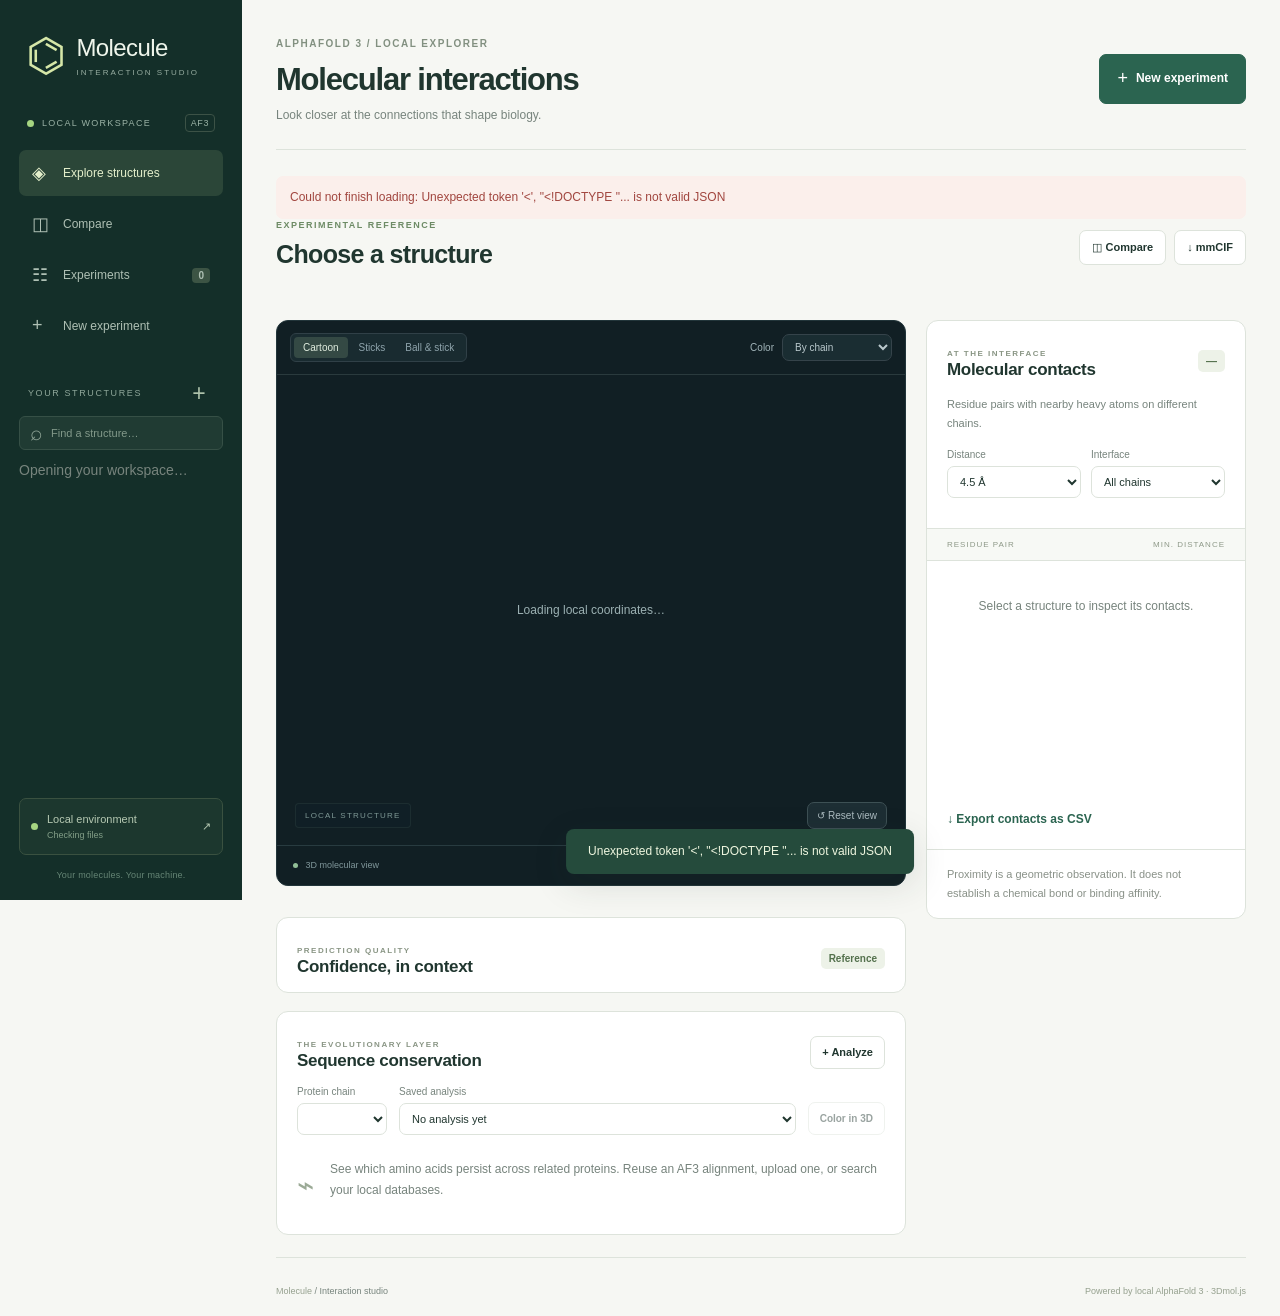
==== commit 00649e37: "Add swipe-to-delete for experiments and a sidebar New experiment button * Delete a finished job by s" ====
--- a/explorer/static/index.html
+++ b/explorer/static/index.html
@@ -21,6 +21,7 @@
       <button class="nav-item active" data-page="explore"><span>◈</span> Explore structures</button>
       <button class="nav-item" data-page="compare"><span>◫</span> Compare</button>
       <button class="nav-item" data-page="experiments"><span>☷</span> Experiments <b id="job-count">0</b></button>
+      <button class="nav-item nav-new" id="sidebar-new"><span>+</span> New experiment</button>
     </nav>
     <div class="library-heading"><span>YOUR STRUCTURES</span><button id="import-open" class="icon-button" title="Import a structure" aria-label="Import a structure">+</button></div>
     <label class="search-label"><span>⌕</span><input id="structure-search" placeholder="Find a structure…" aria-label="Find a structure"></label>
@@ -73,6 +74,7 @@
 
   <dialog id="system-dialog" class="small-dialog"><div class="dialog-header"><div><div class="eyebrow">ON YOUR MACHINE</div><h2>Local environment</h2></div><button class="close-dialog icon-button" aria-label="Close dialog">×</button></div><div id="system-content" class="dialog-body"></div></dialog>
   <dialog id="conservation-dialog" class="conservation-dialog"><div class="dialog-header"><div><div class="eyebrow">FROM ALIGNMENT TO STRUCTURE</div><h2>Analyze evolutionary conservation</h2></div><button class="close-dialog icon-button" aria-label="Close dialog">×</button></div><div class="dialog-body"><div id="conservation-query" class="conservation-query"></div><div class="conservation-form-grid"><label>Alignment source<select id="conservation-source"><option value="search">Search local databases</option><option value="prepared">Reuse a prepared AF3 alignment</option><option value="upload">Upload or paste an alignment</option></select></label><label>Scoring method<select id="conservation-method"><option value="rate4site">Rate4Site · evolutionary rates</option><option value="entropy">Weighted entropy · fast exploration</option></select></label></div><div id="conservation-search-fields"><label>Local sequence database<select id="conservation-database"><option value="uniref90">UniRef90 · broad evolutionary coverage</option><option value="pdb">PDB sequences · faster, structure-biased preview</option></select></label><p class="small muted">A single Jackhmmer iteration searches your chosen database at an inclusion E-value of 1e-4. Large searches can take hours.</p></div><div id="conservation-prepared-fields" class="hidden"><label>Matching prepared input<select id="conservation-prepared"></select></label><p class="small muted">Only alignments matching this protein sequence are offered. Sequence-only predictions contain no homologous alignment.</p></div><div id="conservation-upload-fields" class="hidden"><div class="conservation-upload-heading"><label class="file-button secondary">↑ Choose alignment or AF3 JSON<input id="conservation-upload" type="file" accept=".a3m,.fa,.fasta,.faa,.sto,.stockholm,.json,.txt"></label><label>Format<select id="conservation-format"><option value="auto">Auto-detect</option><option value="a3m">A3M</option><option value="fasta">Aligned FASTA</option><option value="stockholm">Stockholm</option></select></label></div><label for="conservation-alignment">Aligned sequences<textarea id="conservation-alignment" spellcheck="false" placeholder=">query&#10;PROTEIN_SEQUENCE&#10;>homologue_1&#10;ALIGNED_SEQUENCE"></textarea></label><p class="small muted" id="conservation-filename">Include a row matching the full query sequence. Lowercase A3M insertions are excluded from scoring.</p></div><div class="conservation-parameters"><label>Maximum sequences<select id="conservation-max-sequences"><option>50</option><option>100</option><option selected>150</option><option>200</option><option>300</option></select></label><label>Minimum coverage<input id="conservation-min-coverage" type="number" min="20" max="100" value="70"><small>% of the query</small></label><label>Minimum identity<input id="conservation-min-identity" type="number" min="10" max="95" value="20"><small>% at aligned positions</small></label><label>Redundancy cutoff<input id="conservation-redundancy" type="number" min="80" max="100" value="95"><small>% sequence identity</small></label></div><p id="conservation-method-note" class="notice"></p><div id="conservation-message" role="status"></div></div><div class="dialog-footer"><p class="small muted">Runs on CPU in your existing job queue. Results stay local.</p><button id="conservation-submit" class="primary">Analyze conservation →</button></div></dialog>
+  <dialog id="confirm-dialog" class="small-dialog confirm-dialog" aria-labelledby="confirm-title" aria-describedby="confirm-message"><div class="dialog-header"><div><div class="eyebrow">CANNOT BE UNDONE</div><h2 id="confirm-title">Delete experiment?</h2></div></div><p id="confirm-message"></p><div class="confirm-actions"><button id="confirm-cancel" class="secondary">Cancel</button><button id="confirm-ok" class="primary danger">Delete</button></div></dialog>
   <div id="toast" class="toast hidden" role="status"></div>
 </body>
 </html>
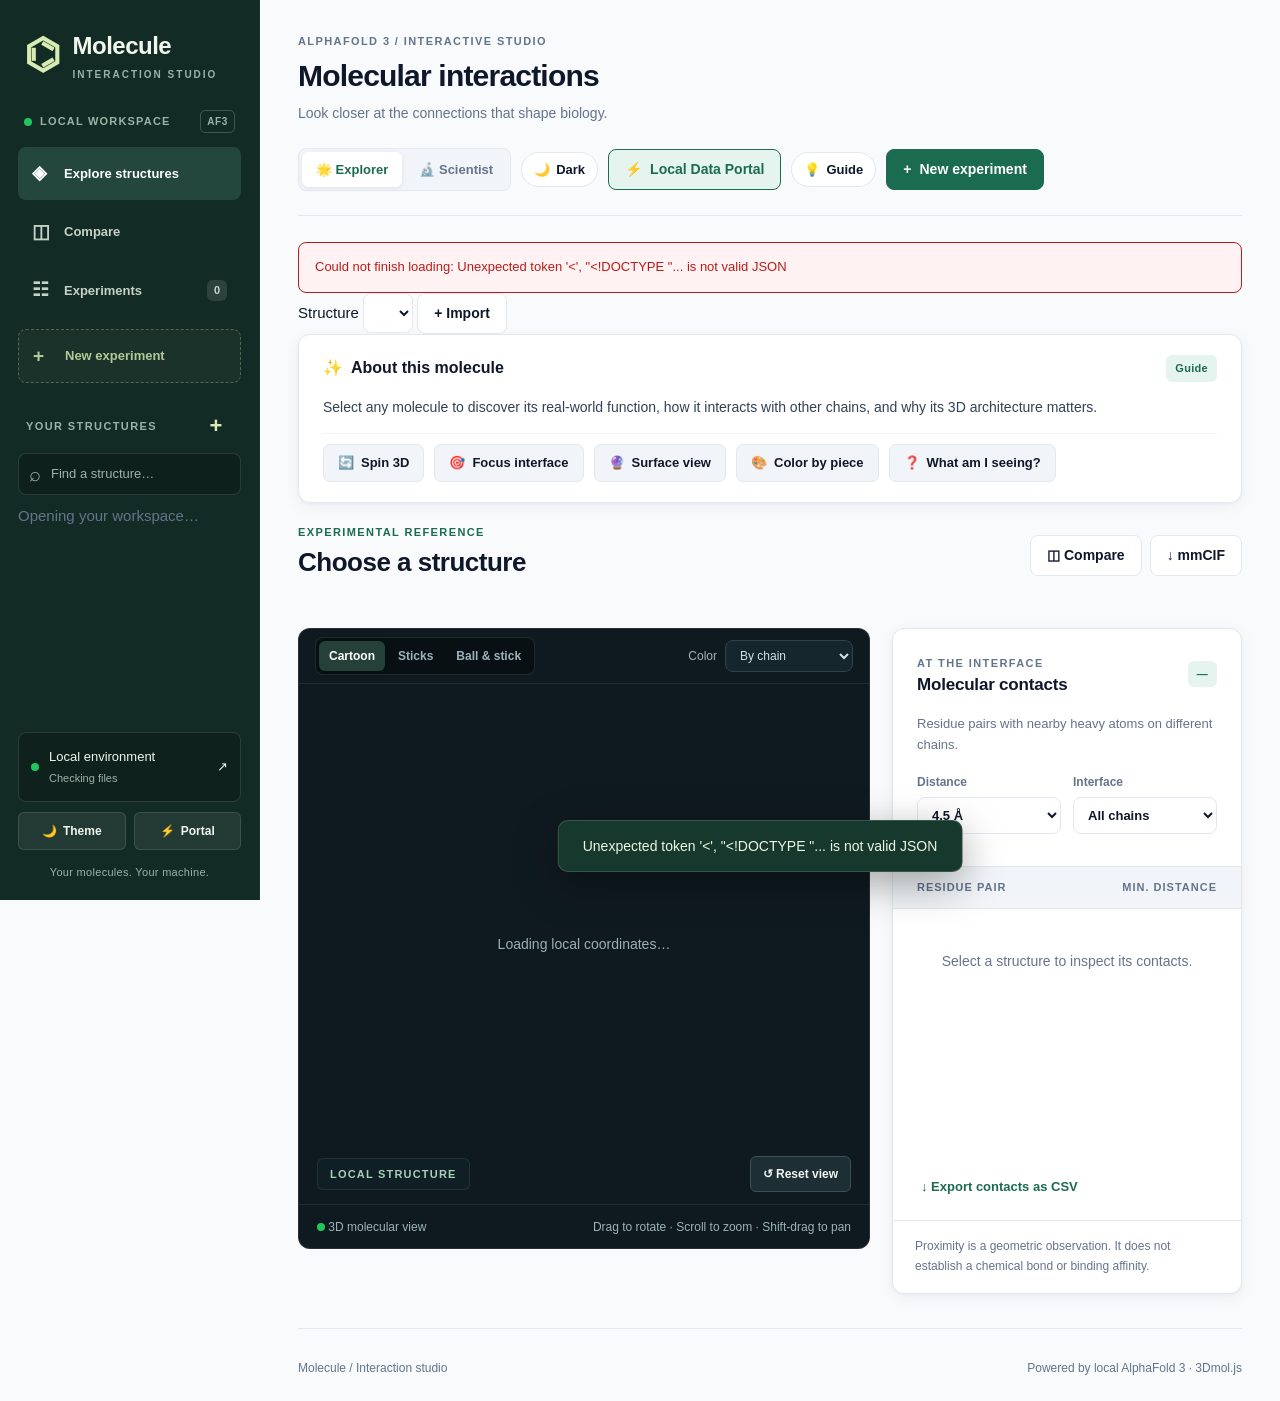
==== commit d19df338: "Add macOS and Windows desktop apps, Dark/Light mode, Explorer mode, and Local Data Portal" ====
--- a/explorer/static/index.html
+++ b/explorer/static/index.html
@@ -1,21 +1,26 @@
 <!doctype html>
-<html lang="en">
+<html lang="en" data-theme="dark">
 <head>
-  <meta charset="utf-8"><meta name="viewport" content="width=device-width,initial-scale=1">
-  <meta name="description" content="Explore molecular structures, run local AlphaFold 3 experiments, and inspect molecular interactions.">
+  <meta charset="utf-8">
+  <meta name="viewport" content="width=device-width, initial-scale=1">
+  <meta name="description" content="Explore molecular structures, run local AlphaFold 3 experiments, and inspect molecular interactions in 3D.">
   <title>Molecule · Interaction studio</title>
-  <link rel="icon" href="data:image/svg+xml,%3Csvg xmlns='http://www.w3.org/2000/svg' viewBox='0 0 40 40'%3E%3Crect width='40' height='40' rx='10' fill='%2325594e'/%3E%3Cpath d='M10 28L20 10l10 18M10 28h20' stroke='%23cbeb9c' stroke-width='3' fill='none'/%3E%3C/svg%3E">
+  <link rel="icon" href="data:image/svg+xml,%3Csvg xmlns='http://www.w3.org/2000/svg' viewBox='0 0 40 40'%3E%3Crect width='40' height='40' rx='10' fill='%2319382f'/%3E%3Cpath d='M10 28L20 10l10 18M10 28h20' stroke='%23b8f07a' stroke-width='3' fill='none'/%3E%3C/svg%3E">
   <link rel="stylesheet" href="/style.css">
   <link rel="stylesheet" href="/conservation.css">
   <link rel="stylesheet" href="/finder.css">
   <script defer src="/vendor/3Dmol-min.js"></script>
   <script defer src="/conservation.js"></script>
   <script defer src="/finder.js"></script>
+  <script defer src="/tips.js"></script>
   <script defer src="/app.js"></script>
 </head>
 <body>
   <aside class="sidebar">
-    <a class="brand" href="/" aria-label="Molecule home"><span class="brand-mark">⌬</span><span>Molecule<small>INTERACTION STUDIO</small></span></a>
+    <a class="brand" href="/" aria-label="Molecule home">
+      <span class="brand-mark">⌬</span>
+      <span>Molecule<small>INTERACTION STUDIO</small></span>
+    </a>
     <div class="workspace-label"><span class="dot"></span> LOCAL WORKSPACE <span class="version">AF3</span></div>
     <nav class="nav" aria-label="Main navigation">
       <button class="nav-item active" data-page="explore"><span>◈</span> Explore structures</button>
@@ -23,58 +28,676 @@
       <button class="nav-item" data-page="experiments"><span>☷</span> Experiments <b id="job-count">0</b></button>
       <button class="nav-item nav-new" id="sidebar-new"><span>+</span> New experiment</button>
     </nav>
-    <div class="library-heading"><span>YOUR STRUCTURES</span><button id="import-open" class="icon-button" title="Import a structure" aria-label="Import a structure">+</button></div>
-    <label class="search-label"><span>⌕</span><input id="structure-search" placeholder="Find a structure…" aria-label="Find a structure"></label>
+    <div class="library-heading">
+      <span>YOUR STRUCTURES</span>
+      <button id="import-open" class="icon-button" title="Import a structure" aria-label="Import a structure">+</button>
+    </div>
+    <label class="search-label">
+      <span>⌕</span>
+      <input id="structure-search" placeholder="Find a structure…" aria-label="Find a structure">
+    </label>
     <div id="library" class="library"><p class="muted">Opening your workspace…</p></div>
-    <button id="system-open" class="system-button"><span class="dot" id="system-dot"></span><span>Local environment<small id="system-caption">Checking files</small></span><span>↗</span></button>
+    <button id="system-open" class="system-button">
+      <span class="dot" id="system-dot"></span>
+      <span>Local environment<small id="system-caption">Checking files</small></span>
+      <span>↗</span>
+    </button>
+    <div class="sidebar-tools">
+      <button id="sidebar-theme-toggle" class="sidebar-tool-btn" title="Toggle theme">
+        <span class="theme-icon-indicator">☀️</span> Theme
+      </button>
+      <button id="sidebar-portal" class="sidebar-tool-btn" title="Desktop App & Data Portal">
+        <span>⚡</span> Portal
+      </button>
+    </div>
     <div class="sidebar-footer">Your molecules. Your machine.</div>
   </aside>
 
   <main>
-    <header class="page-header"><div><div class="eyebrow">ALPHAFOLD 3 / LOCAL EXPLORER</div><h1 id="page-title">Molecular interactions</h1><p id="page-description">Look closer at the connections that shape biology.</p></div><button class="primary" id="new-experiment"><span>+</span> New experiment</button></header>
+    <header class="page-header">
+      <div class="header-info">
+        <div class="eyebrow">ALPHAFOLD 3 / INTERACTIVE STUDIO</div>
+        <h1 id="page-title">Molecular interactions</h1>
+        <p id="page-description">Look closer at the connections that shape biology.</p>
+      </div>
+      <div class="header-actions">
+        <!-- Explorer / Scientist Mode Switch -->
+        <div class="segmented mode-segmented" id="ui-mode-toggle" role="group" aria-label="Interface mode">
+          <button class="selected" id="mode-explorer" title="Simplified view for intuitive 3D exploration">🌟 Explorer</button>
+          <button id="mode-scientist" title="Full biochemical parameters & detailed matrices">🔬 Scientist</button>
+        </div>
+        <!-- Dark / Light Switch -->
+        <button id="theme-toggle" class="secondary icon-pill" title="Toggle dark / light mode" aria-label="Toggle dark or light mode">
+          <span id="theme-icon">☀️</span>
+          <span id="theme-label" class="theme-text">Light</span>
+        </button>
+        <!-- Local Data Portal & Desktop App Button ("Open IDE" style) -->
+        <button id="portal-open" class="secondary portal-btn" title="Download Mac/Windows app and automate local database setup">
+          <span>⚡</span> Local Data Portal
+        </button>
+        <!-- Beginner Quick Guide -->
+        <button id="guide-open" class="secondary icon-pill" title="New to AlphaFold 3? Quick Guide">
+          <span>💡</span> Guide
+        </button>
+        <button class="primary" id="new-experiment"><span>+</span> New experiment</button>
+      </div>
+    </header>
+
     <div id="connection-warning" class="notice error hidden" role="status">The local server is disconnected. Reconnecting…</div>
+
+    <!-- Explore Page -->
     <section id="page-explore" class="page">
-      <div class="mobile-library"><label for="structure-picker">Structure</label><select id="structure-picker"></select><button id="mobile-import" class="secondary">+ Import</button></div>
-      <div class="structure-heading"><div><div id="structure-kind" class="eyebrow">EXPERIMENTAL REFERENCE</div><h2 id="structure-title">Choose a structure</h2><p id="structure-subtitle" class="muted"></p></div><div class="heading-actions"><button id="compare-current" class="secondary">◫ Compare</button><a id="download-cif" class="secondary" href="#">↓ mmCIF</a></div></div>
+      <div class="mobile-library">
+        <label for="structure-picker">Structure</label>
+        <select id="structure-picker"></select>
+        <button id="mobile-import" class="secondary">+ Import</button>
+      </div>
+
+      <!-- Human-friendly Molecule Story Card for Beginners -->
+      <div id="story-card" class="story-card">
+        <div class="story-card-header">
+          <div class="story-title">
+            <span>✨</span>
+            <span id="story-heading">About this molecule</span>
+          </div>
+          <span class="tag" id="story-tag">Guide</span>
+        </div>
+        <p id="story-text" class="story-body">
+          Select any molecule to discover its real-world function, how it interacts with other chains, and why its 3D architecture matters.
+        </p>
+        <div class="story-quick-actions">
+          <button id="quick-spin" class="quick-action-btn" title="Toggle continuous 3D rotation">
+            <span>🔄</span> Spin 3D
+          </button>
+          <button id="quick-focus" class="quick-action-btn" title="Focus camera on where molecules touch">
+            <span>🎯</span> Focus interface
+          </button>
+          <button id="quick-surface" class="quick-action-btn" title="Switch between ribbon and space-filling atomic spheres">
+            <span>🔮</span> Surface view
+          </button>
+          <button id="quick-color" class="quick-action-btn" title="Color each molecule component differently">
+            <span>🎨</span> Color by piece
+          </button>
+          <button id="quick-guide-btn" class="quick-action-btn" title="How to read 3D shapes">
+            <span>❓</span> What am I seeing?
+          </button>
+        </div>
+      </div>
+
+      <div class="structure-heading">
+        <div>
+          <div id="structure-kind" class="eyebrow">EXPERIMENTAL REFERENCE</div>
+          <h2 id="structure-title">Choose a structure</h2>
+          <p id="structure-subtitle" class="muted"></p>
+        </div>
+        <div class="heading-actions">
+          <button id="compare-current" class="secondary">◫ Compare</button>
+          <a id="download-cif" class="secondary" href="#">↓ mmCIF</a>
+        </div>
+      </div>
+
       <div class="stats-grid" id="structure-stats"></div>
+
       <div class="explore-grid">
         <div class="viewer-column">
           <div class="viewer-card">
-            <div class="viewer-toolbar"><div class="segmented" id="representation"><button class="selected" data-style="cartoon">Cartoon</button><button data-style="stick">Sticks</button><button data-style="sphere">Ball & stick</button></div><label class="compact-select">Color <select id="color-mode" aria-label="Structure color"><option value="chain">By chain</option><option value="confidence">By confidence</option><option value="conservation" disabled>By conservation</option></select></label></div>
-            <div id="main-viewer" class="molecular-viewer"><div class="viewer-loading">Loading local coordinates…</div></div>
-            <div class="viewer-overlay"><span id="viewer-badge">LOCAL STRUCTURE</span><button id="reset-view" title="Reset camera">↺ Reset view</button></div>
-            <div class="viewer-footer"><span><span class="live-dot"></span> <span id="atom-caption">3D molecular view</span></span><span>Drag to rotate · Scroll to zoom</span></div>
+            <div class="viewer-toolbar">
+              <div class="segmented" id="representation">
+                <button class="selected" data-style="cartoon">Cartoon</button>
+                <button data-style="stick">Sticks</button>
+                <button data-style="sphere">Ball & stick</button>
+              </div>
+              <label class="compact-select">Color
+                <select id="color-mode" aria-label="Structure color">
+                  <option value="chain">By chain</option>
+                  <option value="confidence">By confidence</option>
+                  <option value="conservation" disabled>By conservation</option>
+                </select>
+              </label>
+            </div>
+            <div id="main-viewer" class="molecular-viewer">
+              <div class="viewer-loading">Loading local coordinates…</div>
+            </div>
+            <div class="viewer-overlay">
+              <span id="viewer-badge">LOCAL STRUCTURE</span>
+              <button id="reset-view" title="Reset camera">↺ Reset view</button>
+            </div>
+            <div class="viewer-footer">
+              <span><span class="live-dot"></span> <span id="atom-caption">3D molecular view</span></span>
+              <span>Drag to rotate · Scroll to zoom · Shift-drag to pan</span>
+            </div>
           </div>
           <div class="chain-bar" id="chain-bar"></div>
-          <div id="selection-note" class="selection-note hidden"><span></span><button id="clear-selection" class="text-button">Clear selection ×</button></div>
-          <div class="panel confidence-panel"><div class="panel-header"><div><span class="eyebrow">PREDICTION QUALITY</span><h3>Confidence, in context</h3></div><span class="tag" id="confidence-badge">Reference</span></div><div id="confidence-content"></div></div>
-          <div class="panel conservation-panel"><div class="panel-header"><div><span class="eyebrow">THE EVOLUTIONARY LAYER</span><h3>Sequence conservation</h3></div><button id="conservation-open" class="secondary">+ Analyze</button></div><div class="conservation-controls"><label>Protein chain<select id="conservation-chain"></select></label><label>Saved analysis<select id="conservation-run"><option value="">No analysis yet</option></select></label><button id="conservation-color" class="secondary" disabled>Color in 3D</button></div><div id="conservation-content"><div class="confidence-empty"><span class="empty-symbol">⌁</span><p>See which amino acids persist across related proteins. Reuse an AF3 alignment, upload one, or search your local databases.</p></div></div></div>
-        </div>
-        <aside class="panel contacts-panel"><div class="panel-header"><div><span class="eyebrow">AT THE INTERFACE</span><h3>Molecular contacts</h3></div><span class="count-pill" id="contact-count">—</span></div><p class="panel-description">Residue pairs with nearby heavy atoms on different chains.</p><div class="contact-controls"><label>Distance <select id="contact-cutoff"><option value="3.5">3.5 Å</option><option value="4.0">4.0 Å</option><option value="4.5" selected>4.5 Å</option><option value="5.0">5.0 Å</option><option value="6.0">6.0 Å</option><option value="8.0">8.0 Å</option></select></label><label>Interface <select id="interface-filter"><option value="">All chains</option></select></label></div><div id="interface-confidence" class="panel-description hidden"></div><div id="interface-summary" class="interface-summary"></div><div class="contact-table-heading"><span>RESIDUE PAIR</span><span>MIN. DISTANCE</span></div><div id="contact-list" class="contact-list"><div class="empty">Select a structure to inspect its contacts.</div></div><div class="contacts-bottom"><p id="contacts-note" class="muted small"></p><a id="download-contacts" href="#" class="text-button">↓ Export contacts as CSV</a></div><p class="scientific-note">Proximity is a geometric observation. It does not establish a chemical bond or binding affinity.</p></aside>
+          <div id="selection-note" class="selection-note hidden">
+            <span></span>
+            <button id="clear-selection" class="text-button">Clear selection ×</button>
+          </div>
+
+          <!-- Advanced Biophysical Panels (collapsible in Explorer Mode, fully open in Scientist Mode) -->
+          <div id="advanced-panels-section">
+            <div class="panel confidence-panel">
+              <div class="panel-header">
+                <div>
+                  <span class="eyebrow">PREDICTION QUALITY</span>
+                  <h3>Confidence, in context</h3>
+                </div>
+                <span class="tag" id="confidence-badge">Reference</span>
+              </div>
+              <div id="confidence-content"></div>
+            </div>
+
+            <div class="panel conservation-panel">
+              <div class="panel-header">
+                <div>
+                  <span class="eyebrow">THE EVOLUTIONARY LAYER</span>
+                  <h3>Sequence conservation</h3>
+                </div>
+                <button id="conservation-open" class="secondary">+ Analyze</button>
+              </div>
+              <div class="conservation-controls">
+                <label>Protein chain<select id="conservation-chain"></select></label>
+                <label>Saved analysis<select id="conservation-run"><option value="">No analysis yet</option></select></label>
+                <button id="conservation-color" class="secondary" disabled>Color in 3D</button>
+              </div>
+              <div id="conservation-content">
+                <div class="confidence-empty">
+                  <span class="empty-symbol">⌁</span>
+                  <p>See which amino acids persist across related proteins. Reuse an AF3 alignment, upload one, or search your local databases.</p>
+                </div>
+              </div>
+            </div>
+          </div>
+        </div>
+
+        <aside class="panel contacts-panel">
+          <div class="panel-header">
+            <div>
+              <span class="eyebrow">AT THE INTERFACE</span>
+              <h3>Molecular contacts</h3>
+            </div>
+            <span class="count-pill" id="contact-count">—</span>
+          </div>
+          <p class="panel-description">Residue pairs with nearby heavy atoms on different chains.</p>
+          <div class="contact-controls">
+            <label>Distance
+              <select id="contact-cutoff">
+                <option value="3.5">3.5 Å</option>
+                <option value="4.0">4.0 Å</option>
+                <option value="4.5" selected>4.5 Å</option>
+                <option value="5.0">5.0 Å</option>
+                <option value="6.0">6.0 Å</option>
+                <option value="8.0">8.0 Å</option>
+              </select>
+            </label>
+            <label>Interface
+              <select id="interface-filter"><option value="">All chains</option></select>
+            </label>
+          </div>
+          <div id="interface-confidence" class="panel-description hidden"></div>
+          <div id="interface-summary" class="interface-summary"></div>
+          <div class="contact-table-heading">
+            <span>RESIDUE PAIR</span>
+            <span>MIN. DISTANCE</span>
+          </div>
+          <div id="contact-list" class="contact-list">
+            <div class="empty">Select a structure to inspect its contacts.</div>
+          </div>
+          <div class="contacts-bottom">
+            <p id="contacts-note" class="muted small"></p>
+            <a id="download-contacts" href="#" class="text-button">↓ Export contacts as CSV</a>
+          </div>
+          <p class="scientific-note">Proximity is a geometric observation. It does not establish a chemical bond or binding affinity.</p>
+        </aside>
       </div>
     </section>
 
+    <!-- Compare Page -->
     <section id="page-compare" class="page hidden">
-      <div class="comparison-intro"><div><h2>Two structures. A closer look.</h2><p class="muted">Compare partners, interfaces, and confidence. Align identical protein chains to compare their coordinates.</p></div><button class="secondary" id="compare-reset">↺ Reset cameras</button></div>
-      <div class="compare-grid"><div class="compare-card"><label class="compare-select-label">STRUCTURE A<select id="compare-left"></select></label><div id="compare-view-left" class="compare-viewer"></div><div id="compare-info-left" class="compare-info"></div></div><div class="compare-card"><label class="compare-select-label">STRUCTURE B<select id="compare-right"></select></label><div id="compare-view-right" class="compare-viewer"></div><div id="compare-info-right" class="compare-info"></div></div></div>
-      <div class="panel alignment-panel"><div><h3>Align protein backbones</h3><p class="muted small">Uses Cα atoms from chains with identical resolved residue sequences. RMSD describes coordinate agreement.</p></div><div class="alignment-controls"><label>Chain A<select id="align-left"></select></label><span>↔</span><label>Chain B<select id="align-right"></select></label><button id="align-button" class="primary">Align chains</button></div><div id="alignment-result" class="hidden"></div></div>
+      <div class="comparison-intro">
+        <div>
+          <h2>Two structures. A closer look.</h2>
+          <p class="muted">Compare partners, interfaces, and confidence. Align identical protein chains to compare their coordinates.</p>
+        </div>
+        <button class="secondary" id="compare-reset">↺ Reset cameras</button>
+      </div>
+      <div class="compare-grid">
+        <div class="compare-card">
+          <label class="compare-select-label">STRUCTURE A<select id="compare-left"></select></label>
+          <div id="compare-view-left" class="compare-viewer"></div>
+          <div id="compare-info-left" class="compare-info"></div>
+        </div>
+        <div class="compare-card">
+          <label class="compare-select-label">STRUCTURE B<select id="compare-right"></select></label>
+          <div id="compare-view-right" class="compare-viewer"></div>
+          <div id="compare-info-right" class="compare-info"></div>
+        </div>
+      </div>
+      <div class="panel alignment-panel">
+        <div>
+          <h3>Align protein backbones</h3>
+          <p class="muted small">Uses Cα atoms from chains with identical resolved residue sequences. RMSD describes coordinate agreement.</p>
+        </div>
+        <div class="alignment-controls">
+          <label>Chain A<select id="align-left"></select></label>
+          <span>↔</span>
+          <label>Chain B<select id="align-right"></select></label>
+          <button id="align-button" class="primary">Align chains</button>
+        </div>
+        <div id="alignment-result" class="hidden"></div>
+      </div>
       <p class="scientific-note">Reference views show the deposited asymmetric unit, without applying crystal symmetry. Different constructs, missing residues, and experimental conditions can affect comparisons.</p>
     </section>
 
+    <!-- Experiments Page -->
     <section id="page-experiments" class="page hidden">
-      <div class="experiment-intro"><h2>From sequence to structure</h2><p class="muted">One job runs at a time. Inputs, logs, and outputs stay on this Mac.</p></div>
-      <div class="experiment-grid"><div id="job-list" class="job-list"></div><div id="job-detail" class="panel job-detail"><div class="empty large"><span class="empty-symbol">⌬</span><h3>Your next discovery starts here.</h3><p>Choose an example or add your own protein, DNA, RNA, or ligand.</p><button class="primary" id="empty-new">Create an experiment</button></div></div></div>
+      <div class="experiment-intro">
+        <h2>From sequence to structure</h2>
+        <p class="muted">One job runs at a time. Inputs, logs, and outputs stay on this Mac or PC.</p>
+      </div>
+      <div class="experiment-grid">
+        <div id="job-list" class="job-list"></div>
+        <div id="job-detail" class="panel job-detail">
+          <div class="empty large">
+            <span class="empty-symbol">⌬</span>
+            <h3>Your next discovery starts here.</h3>
+            <p>Choose an example or add your own protein, DNA, RNA, or ligand.</p>
+            <button class="primary" id="empty-new">Create an experiment</button>
+          </div>
+        </div>
+      </div>
     </section>
-    <footer class="main-footer"><span>Molecule <span class="muted">/ Interaction studio</span></span><span>Powered by local AlphaFold 3 · 3Dmol.js</span></footer>
+
+    <footer class="main-footer">
+      <span>Molecule <span class="muted">/ Interaction studio</span></span>
+      <span>Powered by local AlphaFold 3 · 3Dmol.js</span>
+    </footer>
   </main>
 
-  <dialog id="experiment-dialog" class="experiment-dialog"><div class="dialog-header"><div><div class="eyebrow">DESIGN AN EXPERIMENT</div><h2>What will you explore?</h2></div><button class="close-dialog icon-button" aria-label="Close dialog">×</button></div><div class="experiment-form-layout"><aside class="preset-sidebar"><span class="eyebrow">START WITH AN EXAMPLE</span><div id="preset-list"></div><button id="blank-input" class="secondary">+ Custom input</button><label class="file-button secondary">↑ Load AF3 JSON<input id="json-upload" type="file" accept=".json,application/json"></label></aside><div class="experiment-form"><div class="form-row"><label>Experiment name<input id="experiment-name" maxlength="120" required></label><label class="seeds-label">Random seeds<input id="experiment-seeds" value="42" placeholder="42, 43"></label></div><div class="form-tabs"><button id="builder-tab" class="selected">Molecule builder</button><button id="json-tab">AF3 JSON</button></div><div id="builder-pane"><section class="finder" aria-labelledby="finder-heading"><div class="finder-heading"><h3 id="finder-heading">Find a molecule</h3><span id="finder-status" class="small muted"></span></div><label class="finder-search"><span aria-hidden="true">⌕</span><input id="finder-query" placeholder="Search by name, PDB ID (1QPI), ligand code (ATP), or paste a sequence" aria-label="Search proteins, DNA, RNA, ligands, and ions" autocomplete="off"></label><div class="finder-kinds" id="finder-kinds" role="group" aria-label="Molecule type"><button data-kind="" class="selected">All</button><button data-kind="protein">Protein</button><button data-kind="dna">DNA</button><button data-kind="rna">RNA</button><button data-kind="ligand">Ligand</button><button data-kind="ion">Ion</button></div><div id="finder-results" class="finder-results" aria-live="polite"></div></section><div class="builder-heading"><span class="eyebrow">MOLECULES IN THIS EXPERIMENT</span><span id="draft-summary" class="small muted"></span></div><div id="molecule-list"></div><button id="add-molecule" class="text-button">+ Add a molecule</button></div><div id="json-pane" class="hidden"><label class="sr-only" for="input-json">AlphaFold 3 input JSON</label><textarea id="input-json" spellcheck="false"></textarea><p class="small muted">Supports AF3 modifications, covalent bonds, inline MSAs, and templates. File-path fields must be embedded as data.</p></div><div class="run-settings"><label>Run mode<select id="run-mode"><option value="full">Search databases + predict</option><option value="prepare">Prepare MSAs & templates only</option><option value="quick">Sequence-only prediction</option><option value="inference">Predict from prepared input</option></select></label><label>Compute<select id="run-backend"><option value="mps">Apple Silicon · MPS</option><option value="cpu">CPU</option><option value="gpu">NVIDIA GPU</option></select></label><label>Samples / seed<select id="run-samples"><option>1</option><option>2</option><option>3</option><option>5</option></select></label><label>Recycles<input id="run-recycles" type="number" min="1" max="20" value="10"></label></div><p id="run-mode-note" class="notice"></p><div id="validation-message" role="status"></div></div></div><div class="dialog-footer"><p class="small muted">MPS is experimental. Full database searches can take hours.</p><div><button id="validate-input" class="secondary">Validate input</button><button id="queue-job" class="primary">Add to queue →</button></div></div></dialog>
-
-  <dialog id="import-dialog" class="small-dialog"><div class="dialog-header"><div><div class="eyebrow">EXPAND YOUR LIBRARY</div><h2>Import a structure</h2></div><button class="close-dialog icon-button" aria-label="Close dialog">×</button></div><div class="dialog-body"><label>From your local PDB snapshot<div class="input-action"><input id="pdb-code" placeholder="PDB ID, e.g. 1QPI" maxlength="4"><button id="import-pdb" class="secondary">Load PDB</button></div></label><div class="divider"><span>OR</span></div><label>Existing AF3 output folder or mmCIF file<input id="import-path" placeholder="/Users/…/af_output/my_experiment"></label><p class="small muted">Folders include predictions and their accompanying confidence files.</p><button id="import-folder" class="primary">Import local path</button><div class="divider"><span>OR</span></div><label class="file-button secondary">↑ Choose an mmCIF file<input id="cif-upload" type="file" accept=".cif,.mmcif"></label><label class="checkbox"><input type="checkbox" id="import-predicted"> This uploaded file is an AF3 prediction (B-factor = pLDDT)</label><div id="import-message" role="status"></div></div></dialog>
-
-  <dialog id="system-dialog" class="small-dialog"><div class="dialog-header"><div><div class="eyebrow">ON YOUR MACHINE</div><h2>Local environment</h2></div><button class="close-dialog icon-button" aria-label="Close dialog">×</button></div><div id="system-content" class="dialog-body"></div></dialog>
-  <dialog id="conservation-dialog" class="conservation-dialog"><div class="dialog-header"><div><div class="eyebrow">FROM ALIGNMENT TO STRUCTURE</div><h2>Analyze evolutionary conservation</h2></div><button class="close-dialog icon-button" aria-label="Close dialog">×</button></div><div class="dialog-body"><div id="conservation-query" class="conservation-query"></div><div class="conservation-form-grid"><label>Alignment source<select id="conservation-source"><option value="search">Search local databases</option><option value="prepared">Reuse a prepared AF3 alignment</option><option value="upload">Upload or paste an alignment</option></select></label><label>Scoring method<select id="conservation-method"><option value="rate4site">Rate4Site · evolutionary rates</option><option value="entropy">Weighted entropy · fast exploration</option></select></label></div><div id="conservation-search-fields"><label>Local sequence database<select id="conservation-database"><option value="uniref90">UniRef90 · broad evolutionary coverage</option><option value="pdb">PDB sequences · faster, structure-biased preview</option></select></label><p class="small muted">A single Jackhmmer iteration searches your chosen database at an inclusion E-value of 1e-4. Large searches can take hours.</p></div><div id="conservation-prepared-fields" class="hidden"><label>Matching prepared input<select id="conservation-prepared"></select></label><p class="small muted">Only alignments matching this protein sequence are offered. Sequence-only predictions contain no homologous alignment.</p></div><div id="conservation-upload-fields" class="hidden"><div class="conservation-upload-heading"><label class="file-button secondary">↑ Choose alignment or AF3 JSON<input id="conservation-upload" type="file" accept=".a3m,.fa,.fasta,.faa,.sto,.stockholm,.json,.txt"></label><label>Format<select id="conservation-format"><option value="auto">Auto-detect</option><option value="a3m">A3M</option><option value="fasta">Aligned FASTA</option><option value="stockholm">Stockholm</option></select></label></div><label for="conservation-alignment">Aligned sequences<textarea id="conservation-alignment" spellcheck="false" placeholder=">query&#10;PROTEIN_SEQUENCE&#10;>homologue_1&#10;ALIGNED_SEQUENCE"></textarea></label><p class="small muted" id="conservation-filename">Include a row matching the full query sequence. Lowercase A3M insertions are excluded from scoring.</p></div><div class="conservation-parameters"><label>Maximum sequences<select id="conservation-max-sequences"><option>50</option><option>100</option><option selected>150</option><option>200</option><option>300</option></select></label><label>Minimum coverage<input id="conservation-min-coverage" type="number" min="20" max="100" value="70"><small>% of the query</small></label><label>Minimum identity<input id="conservation-min-identity" type="number" min="10" max="95" value="20"><small>% at aligned positions</small></label><label>Redundancy cutoff<input id="conservation-redundancy" type="number" min="80" max="100" value="95"><small>% sequence identity</small></label></div><p id="conservation-method-note" class="notice"></p><div id="conservation-message" role="status"></div></div><div class="dialog-footer"><p class="small muted">Runs on CPU in your existing job queue. Results stay local.</p><button id="conservation-submit" class="primary">Analyze conservation →</button></div></dialog>
-  <dialog id="confirm-dialog" class="small-dialog confirm-dialog" aria-labelledby="confirm-title" aria-describedby="confirm-message"><div class="dialog-header"><div><div class="eyebrow">CANNOT BE UNDONE</div><h2 id="confirm-title">Delete experiment?</h2></div></div><p id="confirm-message"></p><div class="confirm-actions"><button id="confirm-cancel" class="secondary">Cancel</button><button id="confirm-ok" class="primary danger">Delete</button></div></dialog>
+  <!-- Experiment Dialog -->
+  <dialog id="experiment-dialog" class="experiment-dialog">
+    <div class="dialog-header">
+      <div>
+        <div class="eyebrow">DESIGN AN EXPERIMENT</div>
+        <h2>What will you explore?</h2>
+      </div>
+      <button class="close-dialog icon-button" aria-label="Close dialog">×</button>
+    </div>
+    <div class="experiment-form-layout">
+      <aside class="preset-sidebar">
+        <span class="eyebrow">START WITH AN EXAMPLE</span>
+        <div id="preset-list"></div>
+        <button id="blank-input" class="secondary">+ Custom input</button>
+        <label class="file-button secondary">↑ Load AF3 JSON<input id="json-upload" type="file" accept=".json,application/json"></label>
+      </aside>
+      <div class="experiment-form">
+        <div class="form-row">
+          <label>Experiment name<input id="experiment-name" maxlength="120" required></label>
+          <label class="seeds-label">Random seeds<input id="experiment-seeds" value="42" placeholder="42, 43"></label>
+        </div>
+        <div class="form-tabs">
+          <button id="builder-tab" class="selected">Molecule builder</button>
+          <button id="json-tab">AF3 JSON</button>
+        </div>
+        <div id="builder-pane">
+          <section class="finder" aria-labelledby="finder-heading">
+            <div class="finder-heading">
+              <h3 id="finder-heading">Find a molecule</h3>
+              <span id="finder-status" class="small muted"></span>
+            </div>
+            <label class="finder-search">
+              <span aria-hidden="true">⌕</span>
+              <input id="finder-query" placeholder="Search by name, PDB ID (1QPI), ligand code (ATP), or paste a sequence" aria-label="Search proteins, DNA, RNA, ligands, and ions" autocomplete="off">
+            </label>
+            <div class="finder-kinds" id="finder-kinds" role="group" aria-label="Molecule type">
+              <button data-kind="" class="selected">All</button>
+              <button data-kind="protein">Protein</button>
+              <button data-kind="dna">DNA</button>
+              <button data-kind="rna">RNA</button>
+              <button data-kind="ligand">Ligand</button>
+              <button data-kind="ion">Ion</button>
+            </div>
+            <div id="finder-results" class="finder-results" aria-live="polite"></div>
+          </section>
+          <div class="builder-heading">
+            <span class="eyebrow">MOLECULES IN THIS EXPERIMENT</span>
+            <span id="draft-summary" class="small muted"></span>
+          </div>
+          <div id="molecule-list"></div>
+          <button id="add-molecule" class="text-button">+ Add a molecule</button>
+        </div>
+        <div id="json-pane" class="hidden">
+          <label class="sr-only" for="input-json">AlphaFold 3 input JSON</label>
+          <textarea id="input-json" spellcheck="false"></textarea>
+          <p class="small muted">Supports AF3 modifications, covalent bonds, inline MSAs, and templates. File-path fields must be embedded as data.</p>
+        </div>
+        <div class="run-settings">
+          <label>Run mode
+            <select id="run-mode">
+              <option value="full">Search databases + predict</option>
+              <option value="prepare">Prepare MSAs & templates only</option>
+              <option value="quick">Sequence-only prediction</option>
+              <option value="inference">Predict from prepared input</option>
+            </select>
+          </label>
+          <label>Compute
+            <select id="run-backend">
+              <option value="mps">Apple Silicon · MPS</option>
+              <option value="cpu">CPU</option>
+              <option value="gpu">NVIDIA GPU</option>
+            </select>
+          </label>
+          <label>Samples / seed
+            <select id="run-samples"><option>1</option><option>2</option><option>3</option><option>5</option></select>
+          </label>
+          <label>Recycles
+            <input id="run-recycles" type="number" min="1" max="20" value="10">
+          </label>
+        </div>
+        <p id="run-mode-note" class="notice"></p>
+        <div id="validation-message" role="status"></div>
+      </div>
+    </div>
+    <div class="dialog-footer">
+      <p class="small muted">Full database searches can take hours. Sequence-only runs finish in minutes.</p>
+      <div>
+        <button id="validate-input" class="secondary">Validate input</button>
+        <button id="queue-job" class="primary">Add to queue →</button>
+      </div>
+    </div>
+  </dialog>
+
+  <!-- Import Dialog -->
+  <dialog id="import-dialog" class="small-dialog">
+    <div class="dialog-header">
+      <div>
+        <div class="eyebrow">EXPAND YOUR LIBRARY</div>
+        <h2>Import a structure</h2>
+      </div>
+      <button class="close-dialog icon-button" aria-label="Close dialog">×</button>
+    </div>
+    <div class="dialog-body">
+      <label>From your local PDB snapshot
+        <div class="input-action">
+          <input id="pdb-code" placeholder="PDB ID, e.g. 1QPI" maxlength="4">
+          <button id="import-pdb" class="secondary">Load PDB</button>
+        </div>
+      </label>
+      <div class="divider"><span>OR</span></div>
+      <label>Existing AF3 output folder or mmCIF file
+        <input id="import-path" placeholder="/Users/…/af_output/my_experiment">
+      </label>
+      <p class="small muted">Folders include predictions and their accompanying confidence files.</p>
+      <button id="import-folder" class="primary">Import local path</button>
+      <div class="divider"><span>OR</span></div>
+      <label class="file-button secondary">↑ Choose an mmCIF file<input id="cif-upload" type="file" accept=".cif,.mmcif"></label>
+      <label class="checkbox"><input type="checkbox" id="import-predicted"> This uploaded file is an AF3 prediction (B-factor = pLDDT)</label>
+      <div id="import-message" role="status"></div>
+    </div>
+  </dialog>
+
+  <!-- System Dialog -->
+  <dialog id="system-dialog" class="small-dialog">
+    <div class="dialog-header">
+      <div>
+        <div class="eyebrow">ON YOUR MACHINE</div>
+        <h2>Local environment</h2>
+      </div>
+      <button class="close-dialog icon-button" aria-label="Close dialog">×</button>
+    </div>
+    <div id="system-content" class="dialog-body"></div>
+  </dialog>
+
+  <!-- Conservation Dialog -->
+  <dialog id="conservation-dialog" class="conservation-dialog">
+    <div class="dialog-header">
+      <div>
+        <div class="eyebrow">FROM ALIGNMENT TO STRUCTURE</div>
+        <h2>Analyze evolutionary conservation</h2>
+      </div>
+      <button class="close-dialog icon-button" aria-label="Close dialog">×</button>
+    </div>
+    <div class="dialog-body">
+      <div id="conservation-query" class="conservation-query"></div>
+      <div class="conservation-form-grid">
+        <label>Alignment source
+          <select id="conservation-source">
+            <option value="search">Search local databases</option>
+            <option value="prepared">Reuse a prepared AF3 alignment</option>
+            <option value="upload">Upload or paste an alignment</option>
+          </select>
+        </label>
+        <label>Scoring method
+          <select id="conservation-method">
+            <option value="rate4site">Rate4Site · evolutionary rates</option>
+            <option value="entropy">Weighted entropy · fast exploration</option>
+          </select>
+        </label>
+      </div>
+      <div id="conservation-search-fields">
+        <label>Local sequence database
+          <select id="conservation-database">
+            <option value="uniref90">UniRef90 · broad evolutionary coverage</option>
+            <option value="pdb">PDB sequences · faster, structure-biased preview</option>
+          </select>
+        </label>
+        <p class="small muted">A single Jackhmmer iteration searches your chosen database at an inclusion E-value of 1e-4. Large searches can take hours.</p>
+      </div>
+      <div id="conservation-prepared-fields" class="hidden">
+        <label>Matching prepared input<select id="conservation-prepared"></select></label>
+        <p class="small muted">Only alignments matching this protein sequence are offered.</p>
+      </div>
+      <div id="conservation-upload-fields" class="hidden">
+        <div class="conservation-upload-heading">
+          <label class="file-button secondary">↑ Choose alignment or AF3 JSON<input id="conservation-upload" type="file" accept=".a3m,.fa,.fasta,.faa,.sto,.stockholm,.json,.txt"></label>
+          <label>Format
+            <select id="conservation-format">
+              <option value="auto">Auto-detect</option>
+              <option value="a3m">A3M</option>
+              <option value="fasta">Aligned FASTA</option>
+              <option value="stockholm">Stockholm</option>
+            </select>
+          </label>
+        </div>
+        <label for="conservation-alignment">Aligned sequences
+          <textarea id="conservation-alignment" spellcheck="false" placeholder=">query&#10;PROTEIN_SEQUENCE&#10;>homologue_1&#10;ALIGNED_SEQUENCE"></textarea>
+        </label>
+        <p class="small muted" id="conservation-filename">Include a row matching the full query sequence.</p>
+      </div>
+      <div class="conservation-parameters">
+        <label>Maximum sequences
+          <select id="conservation-max-sequences">
+            <option>50</option>
+            <option>100</option>
+            <option selected>150</option>
+            <option>200</option>
+            <option>300</option>
+          </select>
+        </label>
+        <label>Minimum coverage
+          <input id="conservation-min-coverage" type="number" min="20" max="100" value="70">
+          <small>% of query</small>
+        </label>
+        <label>Minimum identity
+          <input id="conservation-min-identity" type="number" min="10" max="95" value="20">
+          <small>% at aligned</small>
+        </label>
+        <label>Redundancy cutoff
+          <input id="conservation-redundancy" type="number" min="80" max="100" value="95">
+          <small>% identity</small>
+        </label>
+      </div>
+      <p id="conservation-method-note" class="notice"></p>
+      <div id="conservation-message" role="status"></div>
+    </div>
+    <div class="dialog-footer">
+      <p class="small muted">Runs on CPU in your existing job queue. Results stay local.</p>
+      <button id="conservation-submit" class="primary">Analyze conservation →</button>
+    </div>
+  </dialog>
+
+  <!-- Delete Confirm Dialog -->
+  <dialog id="confirm-dialog" class="small-dialog confirm-dialog" aria-labelledby="confirm-title" aria-describedby="confirm-message">
+    <div class="dialog-header">
+      <div>
+        <div class="eyebrow">CANNOT BE UNDONE</div>
+        <h2 id="confirm-title">Delete experiment?</h2>
+      </div>
+    </div>
+    <p id="confirm-message"></p>
+    <div class="confirm-actions">
+      <button id="confirm-cancel" class="secondary">Cancel</button>
+      <button id="confirm-ok" class="primary danger">Delete</button>
+    </div>
+  </dialog>
+
+  <!-- Local Data Portal & Desktop Apps Dialog ("Open IDE" style) -->
+  <dialog id="portal-dialog" class="portal-dialog" aria-labelledby="portal-title">
+    <div class="dialog-header">
+      <div>
+        <div class="eyebrow">LOCAL COMPUTE & DESKTOP APPS</div>
+        <h2 id="portal-title">Run AlphaFold 3 on Your Computer</h2>
+      </div>
+      <button class="close-dialog icon-button" aria-label="Close dialog">×</button>
+    </div>
+    <div class="dialog-body">
+      <div class="portal-tabs" role="tablist">
+        <button id="tab-apps" class="selected" role="tab" aria-selected="true">💻 Desktop Apps</button>
+        <button id="tab-data" role="tab" aria-selected="false">📥 Automated Data Setup</button>
+        <button id="tab-weights" role="tab" aria-selected="false">🔑 Model Weights & Status</button>
+      </div>
+
+      <!-- Tab 1: Desktop Apps -->
+      <div id="pane-apps" class="portal-pane">
+        <p class="small muted">Download the native desktop app for macOS or Windows. Run predictions offline with full hardware acceleration and local data storage.</p>
+        <div class="app-cards-grid">
+          <div class="app-card">
+            <div class="app-card-header">
+              <span class="app-card-icon">🍎</span>
+              <div>
+                <h3>macOS Desktop App</h3>
+                <span class="tag">Apple Silicon & Intel</span>
+              </div>
+            </div>
+            <p>Native macOS application with Metal / MPS GPU acceleration, dark/light theme integration, and automated local server startup.</p>
+            <a href="downloads/AlphaFold3-Explorer-macOS.zip" download="AlphaFold3-Explorer-macOS.zip" class="primary">↓ Download for Mac (.zip)</a>
+          </div>
+
+          <div class="app-card">
+            <div class="app-card-header">
+              <span class="app-card-icon">🪟</span>
+              <div>
+                <h3>Windows Desktop App</h3>
+                <span class="tag">Windows 10 / 11</span>
+              </div>
+            </div>
+            <p>Portable Windows application with one-click launcher, automated PowerShell setup, and NVIDIA CUDA / CPU prediction support.</p>
+            <a href="downloads/AlphaFold3-Explorer-Windows.zip" download="AlphaFold3-Explorer-Windows.zip" class="primary">↓ Download for Windows (.zip)</a>
+          </div>
+        </div>
+
+        <div class="notice">
+          <strong>⚡ Already running locally?</strong>
+          <span style="display:block;margin-top:4px;">You can open your local studio directly in your browser or desktop app at <a href="http://127.0.0.1:8765" target="_blank" style="color:var(--green);font-weight:700">http://127.0.0.1:8765 ↗</a></span>
+        </div>
+      </div>
+
+      <!-- Tab 2: Automated Local Data Setup ("Open IDE" automation) -->
+      <div id="pane-data" class="portal-pane hidden">
+        <h3>Automated Database Downloader</h3>
+        <p class="small muted">AlphaFold 3 searches large biological databases (UniRef90, BFD, PDB, RNAcentral) for homologous evolutionary sequences. Choose between instant mode or the complete research databases.</p>
+
+        <div class="guide-grid" style="margin-top:14px;">
+          <div class="guide-card">
+            <h4>⚡ Mode 1: Instant Sequence-Only Mode (0 GB download)</h4>
+            <p>Predict single sequences and basic structures right away with zero database downloads! In the app, choose <b>New experiment → Sequence-only prediction</b>.</p>
+          </div>
+
+          <div class="guide-card">
+            <h4>🔬 Mode 2: Full Research Databases (~250 GB download / ~630 GB unpacked)</h4>
+            <p>Automate downloading and unpacking all sequence databases to your local drive or external SSD:</p>
+            
+            <p style="margin-top:10px;font-weight:600">On macOS / Linux (Terminal):</p>
+            <div class="code-box">
+              <code>bash fetch_databases_macos.sh ~/public_databases</code>
+              <button class="copy-code-btn" data-copy="bash fetch_databases_macos.sh ~/public_databases">Copy</button>
+            </div>
+
+            <p style="margin-top:10px;font-weight:600">On Windows (PowerShell):</p>
+            <div class="code-box">
+              <code>powershell -ExecutionPolicy Bypass -File .\apps\windows\fetch_databases_windows.ps1</code>
+              <button class="copy-code-btn" data-copy="powershell -ExecutionPolicy Bypass -File .\apps\windows\fetch_databases_windows.ps1">Copy</button>
+            </div>
+          </div>
+        </div>
+      </div>
+
+      <!-- Tab 3: Model Weights -->
+      <div id="pane-weights" class="portal-pane hidden">
+        <h3>Obtaining Model Parameters</h3>
+        <p class="small muted">AlphaFold 3's neural network weights (~1 GB) are provided directly by Google DeepMind under their terms of use.</p>
+
+        <div class="guide-card" style="margin:16px 0;">
+          <h4>1. Request Access</h4>
+          <p>Complete the parameter request form on Google DeepMind's GitHub repository: <a href="https://github.com/google-deepmind/alphafold3#obtaining-model-parameters" target="_blank" style="color:var(--green);font-weight:600">AlphaFold 3 Model Parameters Request ↗</a></p>
+        </div>
+
+        <div class="guide-card" style="margin-bottom:16px;">
+          <h4>2. Save to Your Models Folder</h4>
+          <p>Place the downloaded file <code>af3.bin.zst</code> in your user models directory:</p>
+          <div class="code-box">
+            <code>mkdir -p ~/models &amp;&amp; mv ~/Downloads/af3.bin.zst ~/models/</code>
+            <button class="copy-code-btn" data-copy="mkdir -p ~/models && mv ~/Downloads/af3.bin.zst ~/models/">Copy</button>
+          </div>
+        </div>
+      </div>
+    </div>
+    <div class="dialog-footer">
+      <p class="small muted">All predictions run 100% locally on your own machine. Your sequences never leave your computer.</p>
+      <button class="close-dialog primary">Done</button>
+    </div>
+  </dialog>
+
+  <!-- Beginner Quick Guide Dialog -->
+  <dialog id="guide-dialog" class="small-dialog" aria-labelledby="guide-title">
+    <div class="dialog-header">
+      <div>
+        <div class="eyebrow">BEGINNER GUIDE</div>
+        <h2 id="guide-title">Exploring Molecules in 3D</h2>
+      </div>
+      <button class="close-dialog icon-button" aria-label="Close dialog">×</button>
+    </div>
+    <div class="dialog-body">
+      <div class="guide-grid">
+        <div class="guide-card">
+          <h4>🧬 What is AlphaFold 3?</h4>
+          <p>AlphaFold 3 is Google DeepMind's AI system that predicts how proteins, DNA, RNA, ligands, and medicines assemble and fold in 3D space with atomic precision.</p>
+        </div>
+        <div class="guide-card">
+          <h4>🌀 What do the 3D shapes mean?</h4>
+          <p>• <b>Spirals (Alpha Helices)</b>: Structural springs that support protein architectures.<br>
+          • <b>Flat Arrows (Beta Sheets)</b>: Broad, rigid sheets that form molecular platforms.<br>
+          • <b>Thin Loops</b>: Flexible connecting bridges.<br>
+          • <b>Small Sticks</b>: Chemical ligands, vitamins, and medicines docking into active sites.</p>
+        </div>
+        <div class="guide-card">
+          <h4>🎨 What do the colors mean?</h4>
+          <p>• <b>By Chain</b>: Each separate molecule (e.g. Protein, DNA, Drug) is colored differently.<br>
+          • <b>By Confidence</b>: Blue = AI is very confident in this region; Orange = AI is guessing (often an unstructured, flexible region).</p>
+        </div>
+        <div class="guide-card">
+          <h4>🖱️ Navigation Controls</h4>
+          <p>• <b>Rotate</b>: Left-click and drag across the viewer.<br>
+          • <b>Zoom</b>: Scroll with mouse wheel or pinch trackpad.<br>
+          • <b>Pan</b>: Shift-click and drag (or right-click and drag).<br>
+          • <b>Inspect</b>: Click any atom to see its name and position!</p>
+        </div>
+      </div>
+    </div>
+    <div class="dialog-footer">
+      <button class="close-dialog primary">Got it!</button>
+    </div>
+  </dialog>
+
   <div id="toast" class="toast hidden" role="status"></div>
 </body>
 </html>
--- a/style.css
+++ b/style.css
@@ -1,13 +1,1695 @@
-:root{--paper:#f6f7f3;--white:#fff;--ink:#20362f;--muted:#77847d;--line:#dde3db;--green:#2b6450;--lime:#d7ecb2;--sidebar:#142f29;--viewer:#111f24;--red:#a1463f;--radius:12px;font-family:-apple-system,BlinkMacSystemFont,"Segoe UI",sans-serif;color:var(--ink);background:var(--paper);font-size:14px}
-*{box-sizing:border-box}body{margin:0}button,input,select,textarea{font:inherit}button,a,input,select,textarea{outline-offset:4px}button{cursor:pointer}button:disabled{opacity:.45;cursor:not-allowed}a{color:inherit;text-decoration:none}button{color:inherit}button:focus-visible,a:focus-visible{outline:2px solid #90ba69}button,input,select,textarea{border:1px solid var(--line);border-radius:7px}input,select,textarea{background:#fff;padding:10px 12px;color:var(--ink);min-width:0}input:focus,select:focus,textarea:focus{outline:2px solid #b8cfb9}textarea{resize:vertical;line-height:1.55}button{transition:background .15s,transform .15s}button:active{transform:translateY(1px)}button:hover{filter:brightness(.97)}h1,h2,h3,p{margin:0}h1{font-size:31px;letter-spacing:-1.2px;font-weight:550;line-height:1.2}h2{font-size:24px;letter-spacing:-.65px;font-weight:550}h3{font-size:17px;letter-spacing:-.3px;font-weight:580}.muted{color:var(--muted)}.small{font-size:12px;line-height:1.6}.hidden{display:none!important}.eyebrow{font-size:10px;letter-spacing:1.5px;font-weight:650;line-height:1.5}.dot,.live-dot{display:inline-block;width:7px;height:7px;border-radius:50%;background:#a6d581}.dot.bad{background:#e89b74}.primary,.secondary{padding:10px 15px;display:inline-flex;align-items:center;justify-content:center;gap:8px;font-weight:550;white-space:nowrap;line-height:1.3;border-radius:7px}.primary{background:var(--green);color:#fff;border:1px solid var(--green)}.primary:hover{background:#20533f}.secondary{background:#fff;border:1px solid var(--line)}.text-button{border:0;background:transparent;color:var(--green);font-size:12px;font-weight:550;padding:6px 0}.icon-button{border:0;background:transparent;font-size:23px;line-height:1;width:30px;height:30px;padding:0}.tag,.count-pill{font-size:10px;font-weight:650;border-radius:5px;padding:5px 8px;background:#edf2e8;color:#54714d;white-space:nowrap}.notice{padding:12px 14px;background:#eef2e8;border-radius:7px;line-height:1.6;font-size:12px}.notice.error,.error-message{color:var(--red);background:#fbefeb}.success-message{color:var(--green);background:#edf5e8}.error-message,.success-message{border-radius:6px;padding:10px 12px;font-size:12px;line-height:1.6;margin-top:10px;white-space:pre-wrap;overflow-wrap:anywhere}.scientific-note{font-size:11px;color:#899188;line-height:1.7;padding:15px 20px;border-top:1px solid var(--line)}
-.sidebar{width:242px;background:var(--sidebar);color:#eff5eb;position:fixed;inset:0 auto 0 0;display:flex;flex-direction:column;padding:32px 19px 20px;z-index:10}.brand{display:flex;align-items:center;gap:11px;font-size:24px;letter-spacing:-.6px;padding:0 7px}.brand-mark{font-size:46px;color:#d6e7a8;line-height:1}.brand small{display:block;font-size:8px;letter-spacing:2px;color:#96aca0;margin-top:6px}.workspace-label{font-size:9px;letter-spacing:1.3px;color:#9ab2a5;margin:36px 8px 18px;display:flex;gap:8px;align-items:center}.version{margin-left:auto;font-size:9px;letter-spacing:.6px;border:1px solid #3c5246;border-radius:4px;padding:3px 5px}.nav{display:grid;gap:5px}.nav-item{background:transparent;border:0;color:#afc0b4;text-align:left;padding:12px 13px;display:flex;align-items:center;gap:12px;font-size:12px}.nav-item span{font-size:18px;width:19px}.nav-item.active{background:#2b4638;color:#e4efcb}.nav-item b{margin-left:auto;border-radius:4px;background:#3c5444;padding:2px 6px;font-size:10px}.library-heading{display:flex;align-items:center;justify-content:space-between;font-size:9px;letter-spacing:1.6px;color:#8ea699;margin:30px 9px 8px}.library-heading button{color:#aec2ab}.search-label{display:flex;align-items:center;background:#203b33;border:1px solid #365046;border-radius:6px;padding-left:10px;color:#8ca294}.search-label input{background:transparent;border:0;color:#e6ecdf;width:100%;padding:10px 8px;font-size:11px}.search-label input::placeholder{color:#82998a}.search-label span{font-size:21px}.library{overflow:auto;flex:1;margin:12px -7px 16px;padding:0 7px}.library-group{font-size:9px;text-transform:uppercase;letter-spacing:1.1px;color:#809b8c;margin:15px 10px 9px}.structure-item{display:flex;align-items:flex-start;text-align:left;gap:9px;width:100%;padding:11px 9px;background:transparent;border:1px solid transparent;border-radius:6px;color:#becdc0;margin-bottom:3px;font-size:12px}.structure-item.selected{background:#2b4435;border-color:#486049;color:#e8f2d7}.structure-item .structure-icon{color:#9fba93;font-size:17px}.structure-item strong{font-weight:500;line-height:1.5;display:block}.structure-item small{display:block;font-size:9px;color:#88a392;line-height:1.6;margin-top:3px}.system-button{background:#1c372e;border:1px solid #3a5140;color:#b6c9b3;padding:14px 11px;display:flex;align-items:center;gap:9px;text-align:left;font-size:11px}.system-button small{display:block;font-size:9px;color:#829e87;margin-top:5px}.system-button>span:last-child{margin-left:auto}.sidebar-footer{text-align:center;margin-top:15px;font-size:9px;color:#658575;letter-spacing:.2px}
-main{margin-left:242px;padding:36px 34px 0;max-width:2100px}.page-header{display:flex;justify-content:space-between;align-items:center;gap:24px;padding-bottom:27px;border-bottom:1px solid var(--line);margin-bottom:26px}.page-header .eyebrow{color:#829080;margin-bottom:10px}.page-header p{margin-top:10px;font-size:12px;color:var(--muted)}.page-header .primary{font-size:12px;padding:12px 17px}.page-header .primary span{font-size:18px;font-weight:300}.structure-heading{display:flex;justify-content:space-between;align-items:center;gap:16px;margin-bottom:22px}.structure-heading .eyebrow{color:#6d8b65;font-size:9px;margin-bottom:7px}.structure-heading h2{font-size:25px}.structure-heading p{font-size:11px;margin-top:7px;max-width:670px;line-height:1.5}.heading-actions{display:flex;gap:8px}.heading-actions .secondary{font-size:11px;padding:9px 12px}.stats-grid{display:grid;grid-template-columns:repeat(4,1fr);gap:14px;margin-bottom:22px}.stat{background:#fff;border:1px solid var(--line);border-radius:9px;padding:16px 18px;display:flex;align-items:center;gap:13px}.stat-icon{background:#f0f3eb;border-radius:8px;width:35px;height:35px;display:flex;align-items:center;justify-content:center;color:#6b8264;font-size:19px}.stat strong{font-weight:550;font-size:22px;letter-spacing:-.6px;display:block}.stat small{font-size:10px;color:var(--muted);display:block;margin-top:3px}.explore-grid{display:grid;grid-template-columns:minmax(360px,1fr) 320px;gap:20px}.viewer-column{min-width:0}.viewer-card{position:relative;background:var(--viewer);border-radius:var(--radius);overflow:hidden;color:#a1b4b9;border:1px solid #22353a}.viewer-toolbar{height:54px;display:flex;align-items:center;justify-content:space-between;padding:0 13px;border-bottom:1px solid #2a3a3d;gap:10px}.segmented{display:flex;gap:2px;background:#192b30;border:1px solid #304047;border-radius:6px;padding:3px}.segmented button{font-size:10px;padding:5px 9px;color:#8fa4ac;background:transparent;border:0;border-radius:4px}.segmented button.selected{color:#e1eddf;background:#344944}.compact-select{display:flex;gap:8px;align-items:center;font-size:10px}.compact-select select{font-size:10px;padding:6px 8px;background:#1a2d32;border-color:#35434a;color:#bac9cd}.molecular-viewer{height:470px;position:relative;width:100%}.molecular-viewer canvas,.compare-viewer canvas{border-radius:0!important}.viewer-loading{position:absolute;inset:0;display:grid;place-content:center;color:#9bb0b2;font-size:12px}.viewer-overlay{position:absolute;bottom:56px;left:18px;right:18px;display:flex;justify-content:space-between;align-items:center;pointer-events:none}.viewer-overlay>span{font-size:8px;letter-spacing:1.2px;color:#7f9996;background:#112128b0;padding:7px 9px;border:1px solid #3a51494d;border-radius:4px}.viewer-overlay button{pointer-events:auto;font-size:10px;background:#213239cc;border:1px solid #3d5054;color:#acbbc0;padding:7px 9px}.viewer-footer{height:40px;border-top:1px solid #283b40;display:flex;justify-content:space-between;align-items:center;padding:0 16px;font-size:9px;color:#80979b}.live-dot{width:5px;height:5px;background:#91be97;margin-right:5px}.chain-bar{display:flex;gap:7px;flex-wrap:wrap;padding:13px 0 18px;align-items:center}.chain-bar>span{font-size:10px;color:var(--muted);margin-right:5px}.chain-chip{display:flex;gap:7px;align-items:center;background:#fff;border-color:var(--line);padding:6px 9px;border-radius:5px;font-size:10px}.chain-chip.hidden-chain{opacity:.35}.chain-dot{width:7px;height:7px;border-radius:50%;display:inline-block}.selection-note{background:#e9efdf;border-radius:7px;padding:10px 12px;margin-bottom:14px;font-size:11px;display:flex;align-items:center;justify-content:space-between;gap:10px}.panel{background:#fff;border:1px solid var(--line);border-radius:var(--radius);overflow:hidden}.panel-header{display:flex;justify-content:space-between;align-items:center;padding:22px 20px 15px;gap:10px}.panel-header .eyebrow{font-size:8px;color:#8a9685;margin-bottom:7px}.panel-description{font-size:11px;line-height:1.7;color:var(--muted);padding:0 20px 17px}.contacts-panel{display:flex;flex-direction:column;align-self:start}.count-pill{font-size:11px}.contact-controls{padding:0 20px 15px;display:flex;gap:10px}.contact-controls label{flex:1;font-size:10px;color:var(--muted);display:grid;gap:6px}.contact-controls select{font-size:11px;padding:8px;width:100%}.interface-summary{padding:0 20px 15px;display:flex;gap:6px;flex-wrap:wrap}.interface-badge{font-size:10px;padding:5px 8px;background:#f0f3ed;border-radius:4px;color:#728767}.contact-table-heading{display:flex;justify-content:space-between;padding:11px 20px;background:#f7f9f5;border-block:1px solid var(--line);font-size:8px;letter-spacing:1px;color:#8e9988}.contact-list{max-height:420px;min-height:225px;overflow:auto}.contact-row{width:100%;background:#fff;display:flex;align-items:center;justify-content:space-between;border:0;border-bottom:1px solid #edf0e9;border-radius:0;padding:12px 19px;text-align:left;gap:7px;font-size:10px}.contact-row:hover,.contact-row.active{background:#f0f5e9}.contact-pair{display:flex;align-items:center;gap:7px}.contact-pair .chain-dot{width:5px;height:5px;margin-right:4px}.contact-pair .arrow{color:#a2ab9d}.distance{font-variant-numeric:tabular-nums;color:#65875b;font-size:10px}.contacts-bottom{padding:12px 20px 17px}.contacts-bottom p{font-size:10px;line-height:1.6}.contacts-bottom a{display:inline-block;margin-top:8px}.confidence-panel{margin-bottom:10px}.confidence-empty{display:flex;gap:16px;padding:6px 20px 23px;line-height:1.8;font-size:12px;color:var(--muted)}.confidence-empty .empty-symbol{color:#9baa96;font-size:29px}.confidence-metrics{display:flex;gap:28px;padding:0 20px 20px}.confidence-metrics strong{font-size:25px;display:block;font-weight:500}.confidence-metrics small{font-size:10px;color:var(--muted)}.pae-layout{display:flex;gap:23px;padding:0 20px 20px;align-items:center}.pae-plot{width:240px;max-width:100%;image-rendering:pixelated;aspect-ratio:1}.pae-legend{font-size:11px;line-height:1.8;color:var(--muted);max-width:210px}.gradient-bar{height:8px;background:linear-gradient(to right,#164b38,#91b79a,#f2f6eb);border-radius:3px;margin-top:15px}.legend-values{display:flex;justify-content:space-between;font-size:9px}.plddt-legend{display:flex;gap:12px;font-size:10px;color:var(--muted);padding:0 20px 17px;flex-wrap:wrap}.plddt-legend span::before{content:'';background:var(--color);width:8px;height:8px;border-radius:2px;display:inline-block;margin-right:5px}.empty{text-align:center;padding:35px 20px;color:var(--muted);font-size:12px;line-height:1.8}.empty.large{padding:65px 35px}.empty-symbol{display:block;font-size:48px;color:#b4c5a7}.empty h3{color:var(--ink);margin:15px 0 8px}.empty button{margin-top:23px}.main-footer{display:flex;justify-content:space-between;gap:20px;font-size:9px;color:#95a08e;padding:28px 0 20px;margin-top:10px;border-top:1px solid var(--line)}
-.comparison-intro,.experiment-intro{margin:8px 0 24px}.comparison-intro{display:flex;justify-content:space-between;gap:15px}.comparison-intro h2,.experiment-intro h2{font-size:23px}.comparison-intro p,.experiment-intro p{font-size:12px;line-height:1.7;margin-top:9px}.compare-grid{display:grid;grid-template-columns:1fr 1fr;gap:20px}.compare-card{border:1px solid var(--line);border-radius:var(--radius);overflow:hidden;background:#fff}.compare-select-label{display:grid;gap:7px;font-size:9px;letter-spacing:1px;color:var(--muted);padding:17px 18px}.compare-select-label select{font-size:12px;letter-spacing:0}.compare-viewer{height:410px;position:relative;background:var(--viewer)}.compare-info{padding:16px 20px;font-size:11px;line-height:1.8;color:var(--muted)}.compare-info strong{font-size:16px;font-weight:550;color:var(--ink)}.alignment-panel{margin-top:20px;padding:22px;display:flex;align-items:center;gap:24px;flex-wrap:wrap}.alignment-panel>div:first-child{flex:1;min-width:220px}.alignment-panel p{margin-top:7px}.alignment-controls{display:flex;gap:13px;align-items:center}.alignment-controls label{font-size:10px;color:var(--muted);display:grid;gap:5px}.alignment-controls select{min-width:65px}.alignment-controls button{margin-top:18px;font-size:12px}#alignment-result{width:100%;font-size:12px;padding-top:15px;border-top:1px solid var(--line)}.experiment-grid{display:grid;grid-template-columns:290px 1fr;gap:20px}.job-card{width:100%;text-align:left;background:#fff;padding:17px;border:1px solid var(--line);margin-bottom:10px;display:block}.job-card.selected{border-color:#85a370;background:#f1f6e8}.job-card-header{display:flex;justify-content:space-between;align-items:center;gap:7px}.job-card strong{font-size:12px;font-weight:550;overflow-wrap:anywhere}.job-card p{font-size:10px;color:var(--muted);margin-top:9px;line-height:1.6}.status-tag{font-size:8px;text-transform:uppercase;letter-spacing:.7px;padding:4px 6px;border-radius:4px;background:#f0f2ec;color:#7f8e76}.status-tag.running,.status-tag.queued{background:#edf1d7;color:#83933c}.status-tag.completed{background:#e2efdb;color:#5b8447}.status-tag.failed,.status-tag.interrupted{background:#f9e9e0;color:#a16f52}.job-detail{min-height:480px;padding:24px;align-self:start}.job-detail .empty{padding:45px 20px}.job-title-row{display:flex;justify-content:space-between;align-items:start;gap:15px}.job-meta{display:flex;gap:20px;flex-wrap:wrap;font-size:11px;color:var(--muted);margin:18px 0}.job-actions{display:flex;gap:8px;flex-wrap:wrap;margin:20px 0}.job-actions button,.job-actions a{font-size:11px;padding:8px 11px}.job-stage{display:flex;gap:10px;align-items:center;background:#f1f4ea;border:1px solid #e0e7d6;border-radius:7px;padding:12px 14px;font-size:11px;margin:15px 0}.spinner{width:12px;height:12px;border:2px solid #c7d6b8;border-top-color:#5e8151;border-radius:50%;animation:spin 1s linear infinite}@keyframes spin{to{transform:rotate(360deg)}}.log-heading{display:flex;justify-content:space-between;font-size:9px;letter-spacing:1px;color:var(--muted);margin-top:24px;margin-bottom:9px}.job-log{font-family:ui-monospace,SFMono-Regular,Menlo,monospace;background:#16262a;color:#a0b7ad;font-size:10px;line-height:1.75;white-space:pre-wrap;overflow-wrap:anywhere;max-height:410px;min-height:180px;overflow:auto;padding:17px;border-radius:7px}.job-error{font-size:11px;background:#fbf0e9;color:var(--red);padding:12px;border-radius:6px;white-space:pre-wrap;overflow-wrap:anywhere}.job-detail code{font-size:10px;overflow-wrap:anywhere}
-dialog{border:1px solid #dce4d6;border-radius:14px;padding:0;box-shadow:0 30px 100px #122b2d40;color:var(--ink);max-height:92vh}dialog::backdrop{background:#0c201e80;backdrop-filter:blur(3px)}.experiment-dialog{width:min(1060px,95vw)}.small-dialog{width:min(560px,94vw)}.dialog-header{display:flex;align-items:center;justify-content:space-between;padding:25px 28px;border-bottom:1px solid var(--line);background:#fafbf7}.dialog-header .eyebrow{color:#84927d;font-size:9px;margin-bottom:8px}.dialog-header h2{font-size:23px}.dialog-header .icon-button{color:#8a9681}.experiment-form-layout{display:grid;grid-template-columns:235px 1fr;max-height:65vh;overflow:auto}.preset-sidebar{background:#f5f7f0;border-right:1px solid var(--line);padding:24px 17px}.preset-sidebar>.eyebrow{font-size:8px;color:#85927c;display:block;margin-bottom:14px}.preset-button{width:100%;text-align:left;background:transparent;border-color:transparent;padding:11px 10px;margin-bottom:4px}.preset-button.selected{background:#e5edd9;border-color:#d4dfc3}.preset-button strong{display:block;font-size:11px;font-weight:600}.preset-button small{display:block;font-size:9px;line-height:1.6;color:#86917a;margin-top:4px}.preset-sidebar>.secondary{font-size:11px;width:100%;margin-top:10px;padding:9px}.file-button{position:relative;cursor:pointer}.file-button input{position:absolute;inset:0;opacity:0;cursor:pointer;width:100%}.experiment-form{padding:25px}.form-row{display:flex;gap:15px}.form-row>label:first-child{flex:1}.experiment-form label,.dialog-body>label{display:grid;gap:7px;font-size:11px;color:#72816b}.seeds-label{width:125px}.form-tabs{display:flex;border-bottom:1px solid var(--line);margin:22px 0 17px;gap:20px}.form-tabs button{padding:8px 0 11px;font-size:11px;color:#8a9681;border:0;border-bottom:2px solid transparent;border-radius:0;background:transparent}.form-tabs button.selected{color:var(--green);border-color:var(--green)}.molecule-card{border:1px solid var(--line);border-radius:8px;padding:14px;margin-bottom:12px;background:#fafbf8}.molecule-top{display:flex;align-items:center;gap:9px;margin-bottom:12px}.molecule-top select{font-size:11px;padding:7px 9px}.molecule-top input{width:95px;font-size:11px;padding:7px 9px}.molecule-top .chain-hint{font-size:10px;color:#8c9686}.molecule-top .remove-molecule{margin-left:auto;border:0;background:transparent;color:#9aa592;font-size:19px;padding:0 6px}.molecule-card textarea{font-family:ui-monospace,SFMono-Regular,Menlo,monospace;font-size:10px;min-height:70px;width:100%;padding:10px;line-height:1.7}.molecule-caption{display:flex;align-items:center;justify-content:space-between;font-size:9px;color:#929c8a;line-height:1.5;margin-top:6px}.molecule-caption select{font-size:10px;padding:4px}.run-settings{display:grid;grid-template-columns:2fr 1.6fr 1fr .8fr;gap:10px;margin-top:24px}.run-settings select,.run-settings input{width:100%;font-size:10px;padding:9px 7px}.run-settings label{font-size:9px}.experiment-form .notice{margin-top:14px}#input-json{width:100%;min-height:270px;resize:vertical;font-family:ui-monospace,SFMono-Regular,Menlo,monospace;font-size:10px;background:#fafbf8}#json-pane p{margin-top:8px}.dialog-footer{padding:18px 27px;display:flex;align-items:center;justify-content:space-between;border-top:1px solid var(--line);gap:20px}.dialog-footer>div{display:flex;gap:9px}.dialog-footer .primary,.dialog-footer .secondary{font-size:11px}.dialog-footer p{font-size:10px;max-width:350px}.dialog-body{padding:25px}.dialog-body input{width:100%;font-size:12px}.dialog-body p{margin:9px 0 14px}.dialog-body>.primary,.dialog-body>.file-button{font-size:12px}.input-action{display:flex;gap:10px}.input-action input{flex:1}.input-action button{font-size:11px}.divider{display:flex;align-items:center;gap:12px;margin:20px 0;color:#a1aa98;font-size:9px}.divider:before,.divider:after{content:'';height:1px;background:var(--line);flex:1}.dialog-body .checkbox{display:flex;align-items:center;gap:8px;font-size:10px;line-height:1.7;margin-top:14px}.checkbox input{width:auto}.system-row{display:flex;justify-content:space-between;gap:15px;padding:9px 0;border-bottom:1px solid #edf0e8;font-size:11px}.system-row code{font-size:10px;overflow-wrap:anywhere}.system-row .ok{color:#6e9a4a}.system-path{font-family:ui-monospace,monospace;overflow-wrap:anywhere;font-size:10px;line-height:1.6;background:#f3f5ef;padding:10px;border-radius:5px;margin-bottom:12px}.toast{position:fixed;bottom:26px;left:calc(50% + 100px);transform:translateX(-50%);padding:13px 22px;border-radius:8px;background:#254b3c;color:#eef6df;box-shadow:0 10px 35px #24362f22;max-width:600px;font-size:12px;line-height:1.6;z-index:100}.sr-only{position:absolute;width:1px;height:1px;overflow:hidden;clip:rect(0,0,0,0)}
-@media(min-width:1600px){main{padding:40px 48px 0}.explore-grid{grid-template-columns:minmax(450px,1fr) 365px}.molecular-viewer{height:550px}.contact-list{max-height:490px}}
-@media(max-width:1190px){.sidebar{width:205px;padding-inline:13px}main{margin-left:205px;padding:28px 22px 0}.explore-grid{grid-template-columns:minmax(310px,1fr) 280px;gap:14px}.stat{padding:13px}.stat-icon{display:none}.viewer-toolbar{padding:0 9px}.segmented button{padding:5px 6px;font-size:9px}.compact-select{gap:4px}.molecular-viewer{height:425px}.contact-controls,.panel-description,.interface-summary{padding-inline:15px}.panel-header{padding:20px 15px 15px}.contact-row{padding-inline:15px}.viewer-footer>span:last-child{display:none}.experiment-grid{grid-template-columns:245px 1fr}.pae-layout{flex-wrap:wrap}.pae-legend{max-width:none}.compare-viewer{height:340px}}
-@media(max-width:950px){.explore-grid{grid-template-columns:1fr}.contacts-panel{margin-top:4px}.contact-list{max-height:310px}.stats-grid{gap:9px}.structure-heading p{max-width:440px}.heading-actions{flex-direction:column}.page-header .primary{font-size:11px;padding:10px}.page-header{gap:12px}h1{font-size:26px}.compare-grid{grid-template-columns:1fr}.compare-viewer{height:350px}.experiment-grid{grid-template-columns:1fr}.job-list{display:flex;overflow:auto;gap:10px}.job-card{min-width:220px;max-width:280px}.experiment-form-layout{grid-template-columns:190px 1fr}.preset-sidebar{padding:20px 12px}.run-settings{grid-template-columns:1fr 1fr}.experiment-form{padding:20px}.dialog-footer p{max-width:230px}.toast{left:calc(50% + 75px)}}
-@media(max-width:680px){.sidebar{width:100%;position:relative;padding:18px 18px 12px}.brand{font-size:21px}.brand-mark{font-size:37px}.brand small{font-size:7px}.workspace-label,.library-heading,.search-label,.library,.system-button,.sidebar-footer{display:none}.nav{display:flex;margin-top:17px;gap:5px}.nav-item{padding:10px 9px;flex:1;justify-content:center;font-size:10px;gap:5px}.nav-item span{font-size:15px;width:15px}.nav-item b{display:none}main{margin-left:0;padding:24px 15px 0}.page-header{align-items:flex-start;padding-bottom:22px}.page-header h1{font-size:24px}.page-header .eyebrow{font-size:8px}.page-header p{font-size:11px;line-height:1.7}.page-header .primary{font-size:0;padding:9px 12px}.page-header .primary span{font-size:24px}.structure-heading h2{font-size:22px}.stats-grid{grid-template-columns:repeat(4,1fr);gap:6px}.stat{padding:12px 9px}.stat strong{font-size:20px}.stat small{font-size:9px}.molecular-viewer{height:380px}.structure-heading{align-items:flex-start}.heading-actions .secondary{font-size:10px;padding:7px 9px}.viewer-toolbar{flex-wrap:wrap;height:auto;min-height:54px;padding-block:9px;gap:8px}.chain-bar{padding-bottom:15px}.main-footer{font-size:8px}.experiment-form-layout{display:block;max-height:65vh}.preset-sidebar{border-right:0;border-bottom:1px solid var(--line);padding:16px}#preset-list{display:flex;overflow:auto;gap:5px}.preset-button{min-width:150px;max-width:150px}.preset-sidebar>.secondary{display:inline-flex;width:auto;margin-right:5px}.dialog-header{padding:18px}.dialog-header h2{font-size:21px}.dialog-footer{padding:15px;flex-wrap:wrap;gap:10px}.dialog-footer p{max-width:none;font-size:9px}.dialog-footer>div{margin-left:auto}.experiment-form{padding:16px}.form-row{gap:10px}.seeds-label{width:85px}.molecule-top .chain-hint{display:none}.molecule-top input{width:80px}.toast{left:50%;width:90%}.pae-layout{gap:16px}.alignment-controls{gap:8px}.alignment-controls button{padding:10px}.comparison-intro{flex-wrap:wrap}.confidence-metrics{gap:22px}.molecule-top select{max-width:150px}}
-.mobile-library{display:none}.mobile-library label{font-size:11px;color:var(--muted)}.mobile-library select{flex:1;min-width:0;font-size:11px}.mobile-library button{font-size:11px;padding:9px}
-@media(max-width:680px){.mobile-library{display:flex;align-items:center;gap:8px;margin-bottom:20px}}
-@media(prefers-reduced-motion:reduce){*{animation:none!important;transition:none!important}}
+/* =====================================================================
+   AlphaFold 3 Explorer / Interaction Studio Stylesheet
+   Modern, accessible, responsive design with Dark & Light themes,
+   human-scale typography, and progressive disclosure for newcomers.
+   ===================================================================== */
+
+:root, [data-theme="light"] {
+  --paper: #f8fafc;
+  --white: #ffffff;
+  --surface: #ffffff;
+  --surface-hover: #f1f5f9;
+  --surface-alt: #f1f5f9;
+  --ink: #0f172a;
+  --ink-secondary: #334155;
+  --muted: #64748b;
+  --line: #e2e8f0;
+  --line-light: #f1f5f9;
+  --green: #1b6b50;
+  --green-hover: #14533e;
+  --green-light: #e6f4ef;
+  --lime: #d7ecb2;
+  --accent: #2bb386;
+  --sidebar: #132b25;
+  --sidebar-text: #eff6eb;
+  --sidebar-muted: #9bb3a6;
+  --sidebar-active: #23473c;
+  --viewer: #0f1a20;
+  --red: #b91c1c;
+  --red-light: #fef2f2;
+  --radius: 12px;
+  --card-shadow: 0 4px 16px rgba(15, 23, 42, 0.05), 0 1px 3px rgba(15, 23, 42, 0.04);
+  font-family: -apple-system, BlinkMacSystemFont, "Segoe UI", Roboto, Helvetica, Arial, sans-serif;
+  color: var(--ink);
+  background: var(--paper);
+  font-size: 15px;
+  line-height: 1.5;
+}
+
+[data-theme="dark"] {
+  --paper: #0b1212;
+  --white: #141f1d;
+  --surface: #141f1d;
+  --surface-hover: #1b2a27;
+  --surface-alt: #101918;
+  --ink: #f1f7f5;
+  --ink-secondary: #cbd8d2;
+  --muted: #8b9e97;
+  --line: #243833;
+  --line-light: #1b2c28;
+  --green: #2bb386;
+  --green-hover: #34d399;
+  --green-light: #153329;
+  --lime: #b8f07a;
+  --accent: #34d399;
+  --sidebar: #070e0d;
+  --sidebar-text: #eff6eb;
+  --sidebar-muted: #80968c;
+  --sidebar-active: #162c25;
+  --viewer: #081014;
+  --red: #ef4444;
+  --red-light: #2b1414;
+  --radius: 12px;
+  --card-shadow: 0 8px 30px rgba(0, 0, 0, 0.45);
+}
+
+* { box-sizing: border-box; }
+body { margin: 0; background: var(--paper); color: var(--ink); }
+
+button, input, select, textarea {
+  font: inherit;
+  color: inherit;
+}
+button, a, input, select, textarea { outline-offset: 3px; }
+button {
+  cursor: pointer;
+  border-radius: 8px;
+  transition: background .15s, border-color .15s, transform .1s, color .15s;
+}
+button:disabled { opacity: .45; cursor: not-allowed; }
+button:active:not(:disabled) { transform: translateY(1px); }
+a { color: inherit; text-decoration: none; }
+
+button:focus-visible, a:focus-visible { outline: 2px solid var(--accent); }
+button, input, select, textarea {
+  border: 1px solid var(--line);
+}
+input, select, textarea {
+  background: var(--white);
+  padding: 10px 14px;
+  color: var(--ink);
+  min-width: 0;
+  border-radius: 8px;
+  font-size: 14px;
+}
+input:focus, select:focus, textarea:focus {
+  border-color: var(--green);
+  outline: 2px solid var(--green-light);
+}
+textarea { resize: vertical; line-height: 1.6; }
+
+h1, h2, h3, h4, p { margin: 0; }
+h1 { font-size: 30px; letter-spacing: -0.8px; font-weight: 650; line-height: 1.25; }
+h2 { font-size: 23px; letter-spacing: -0.5px; font-weight: 600; line-height: 1.3; }
+h3 { font-size: 17px; letter-spacing: -0.2px; font-weight: 600; line-height: 1.35; }
+.muted { color: var(--muted); }
+.small { font-size: 13px; line-height: 1.6; }
+.hidden { display: none !important; }
+.eyebrow {
+  font-size: 11px;
+  letter-spacing: 1.4px;
+  font-weight: 700;
+  line-height: 1.4;
+  text-transform: uppercase;
+}
+
+.dot, .live-dot {
+  display: inline-block;
+  width: 8px;
+  height: 8px;
+  border-radius: 50%;
+  background: #22c55e;
+}
+.dot.bad { background: #f97316; }
+
+.primary, .secondary {
+  padding: 10px 16px;
+  display: inline-flex;
+  align-items: center;
+  justify-content: center;
+  gap: 8px;
+  font-weight: 600;
+  font-size: 14px;
+  white-space: nowrap;
+  line-height: 1.35;
+  border-radius: 8px;
+}
+.primary {
+  background: var(--green);
+  color: #ffffff;
+  border: 1px solid var(--green);
+}
+.primary:hover:not(:disabled) {
+  background: var(--green-hover);
+  border-color: var(--green-hover);
+}
+.secondary {
+  background: var(--surface);
+  border: 1px solid var(--line);
+  color: var(--ink);
+}
+.secondary:hover:not(:disabled) {
+  background: var(--surface-hover);
+  border-color: var(--muted);
+}
+.text-button {
+  border: 0;
+  background: transparent;
+  color: var(--green);
+  font-size: 13px;
+  font-weight: 600;
+  padding: 6px 4px;
+}
+.text-button:hover { text-decoration: underline; }
+.icon-button {
+  border: 0;
+  background: transparent;
+  font-size: 24px;
+  line-height: 1;
+  width: 34px;
+  height: 34px;
+  padding: 0;
+  display: inline-flex;
+  align-items: center;
+  justify-content: center;
+  color: inherit;
+}
+.icon-pill {
+  padding: 8px 12px;
+  font-size: 13px;
+  gap: 6px;
+  border-radius: 20px;
+}
+
+.tag, .count-pill {
+  font-size: 11px;
+  font-weight: 700;
+  border-radius: 6px;
+  padding: 5px 9px;
+  background: var(--green-light);
+  color: var(--green);
+  white-space: nowrap;
+  letter-spacing: 0.3px;
+}
+.notice {
+  padding: 14px 16px;
+  background: var(--green-light);
+  border: 1px solid var(--line);
+  border-radius: 8px;
+  line-height: 1.6;
+  font-size: 13px;
+}
+.notice.error, .error-message {
+  color: var(--red);
+  background: var(--red-light);
+  border-color: var(--red);
+}
+.success-message {
+  color: var(--green);
+  background: var(--green-light);
+  border-color: var(--green);
+}
+.error-message, .success-message {
+  border-radius: 8px;
+  padding: 12px 14px;
+  font-size: 13px;
+  line-height: 1.6;
+  margin-top: 12px;
+  white-space: pre-wrap;
+  overflow-wrap: anywhere;
+}
+.scientific-note {
+  font-size: 12px;
+  color: var(--muted);
+  line-height: 1.65;
+  padding: 16px 22px;
+  border-top: 1px solid var(--line);
+}
+
+/* =====================================================================
+   Sidebar
+   ===================================================================== */
+.sidebar {
+  width: 260px;
+  background: var(--sidebar);
+  color: var(--sidebar-text);
+  position: fixed;
+  inset: 0 auto 0 0;
+  display: flex;
+  flex-direction: column;
+  padding: 28px 18px 20px;
+  z-index: 10;
+  border-right: 1px solid rgba(255, 255, 255, 0.05);
+}
+.brand {
+  display: flex;
+  align-items: center;
+  gap: 12px;
+  font-size: 24px;
+  font-weight: 700;
+  letter-spacing: -0.5px;
+  padding: 0 6px;
+}
+.brand-mark {
+  font-size: 42px;
+  color: var(--lime);
+  line-height: 1;
+}
+.brand small {
+  display: block;
+  font-size: 10px;
+  letter-spacing: 2px;
+  color: var(--sidebar-muted);
+  margin-top: 3px;
+}
+.workspace-label {
+  font-size: 11px;
+  letter-spacing: 1.2px;
+  color: var(--sidebar-muted);
+  margin: 28px 6px 14px;
+  display: flex;
+  gap: 8px;
+  align-items: center;
+  font-weight: 600;
+}
+.version {
+  margin-left: auto;
+  font-size: 10px;
+  letter-spacing: 0.6px;
+  border: 1px solid rgba(255, 255, 255, 0.2);
+  border-radius: 5px;
+  padding: 3px 6px;
+}
+
+.nav { display: grid; gap: 6px; }
+.nav-item {
+  background: transparent;
+  border: 0;
+  color: var(--sidebar-text);
+  opacity: 0.82;
+  text-align: left;
+  padding: 12px 14px;
+  display: flex;
+  align-items: center;
+  gap: 12px;
+  font-size: 13px;
+  font-weight: 600;
+  border-radius: 8px;
+}
+.nav-item:hover {
+  background: var(--sidebar-active);
+  opacity: 1;
+}
+.nav-item span { font-size: 19px; width: 20px; }
+.nav-item.active {
+  background: var(--sidebar-active);
+  color: #ffffff;
+  opacity: 1;
+}
+.nav-item b {
+  margin-left: auto;
+  border-radius: 6px;
+  background: rgba(255, 255, 255, 0.14);
+  padding: 2px 7px;
+  font-size: 11px;
+}
+.nav-new {
+  margin-top: 6px;
+  color: var(--lime);
+  border: 1px dashed rgba(215, 236, 178, 0.35);
+  background: rgba(215, 236, 178, 0.05);
+}
+.nav-new:hover {
+  background: rgba(215, 236, 178, 0.12);
+}
+
+.library-heading {
+  display: flex;
+  align-items: center;
+  justify-content: space-between;
+  font-size: 11px;
+  letter-spacing: 1.4px;
+  color: var(--sidebar-muted);
+  font-weight: 700;
+  margin: 26px 8px 10px;
+}
+.library-heading button {
+  color: var(--lime);
+  font-size: 22px;
+}
+.search-label {
+  display: flex;
+  align-items: center;
+  background: rgba(0, 0, 0, 0.25);
+  border: 1px solid rgba(255, 255, 255, 0.12);
+  border-radius: 8px;
+  padding-left: 10px;
+  color: var(--sidebar-muted);
+}
+.search-label input {
+  background: transparent;
+  border: 0;
+  color: #ffffff;
+  width: 100%;
+  padding: 10px 10px;
+  font-size: 13px;
+}
+.search-label input::placeholder { color: var(--sidebar-muted); }
+.search-label span { font-size: 20px; }
+
+.library {
+  overflow: auto;
+  flex: 1;
+  margin: 10px -6px 14px;
+  padding: 0 6px;
+}
+.library-group {
+  font-size: 11px;
+  text-transform: uppercase;
+  letter-spacing: 1.1px;
+  color: var(--sidebar-muted);
+  margin: 16px 8px 8px;
+  font-weight: 700;
+}
+.structure-item {
+  display: flex;
+  align-items: flex-start;
+  text-align: left;
+  gap: 10px;
+  width: 100%;
+  padding: 12px 10px;
+  background: transparent;
+  border: 1px solid transparent;
+  border-radius: 8px;
+  color: var(--sidebar-text);
+  margin-bottom: 3px;
+  font-size: 13px;
+}
+.structure-item:hover {
+  background: rgba(255, 255, 255, 0.08);
+}
+.structure-item.selected {
+  background: var(--sidebar-active);
+  border-color: rgba(215, 236, 178, 0.3);
+  color: #ffffff;
+}
+.structure-item .structure-icon {
+  color: var(--lime);
+  font-size: 18px;
+}
+.structure-item strong {
+  font-weight: 600;
+  line-height: 1.4;
+  display: block;
+}
+.structure-item small {
+  display: block;
+  font-size: 11px;
+  color: var(--sidebar-muted);
+  line-height: 1.5;
+  margin-top: 3px;
+}
+
+.system-button {
+  background: rgba(0, 0, 0, 0.22);
+  border: 1px solid rgba(255, 255, 255, 0.12);
+  color: var(--sidebar-text);
+  padding: 14px 12px;
+  display: flex;
+  align-items: center;
+  gap: 10px;
+  text-align: left;
+  font-size: 13px;
+  border-radius: 8px;
+}
+.system-button:hover {
+  background: rgba(0, 0, 0, 0.35);
+  border-color: rgba(255, 255, 255, 0.22);
+}
+.system-button small {
+  display: block;
+  font-size: 11px;
+  color: var(--sidebar-muted);
+  margin-top: 4px;
+}
+.system-button > span:last-child { margin-left: auto; }
+
+.sidebar-tools {
+  display: flex;
+  gap: 8px;
+  margin-top: 10px;
+}
+.sidebar-tool-btn {
+  flex: 1;
+  background: rgba(255, 255, 255, 0.07);
+  border: 1px solid rgba(255, 255, 255, 0.12);
+  color: var(--sidebar-text);
+  padding: 9px 8px;
+  font-size: 12px;
+  font-weight: 600;
+  border-radius: 6px;
+  display: inline-flex;
+  align-items: center;
+  justify-content: center;
+  gap: 6px;
+}
+.sidebar-tool-btn:hover {
+  background: rgba(255, 255, 255, 0.14);
+}
+.sidebar-footer {
+  text-align: center;
+  margin-top: 14px;
+  font-size: 11px;
+  color: var(--sidebar-muted);
+  letter-spacing: 0.3px;
+}
+
+/* =====================================================================
+   Main Layout & Header
+   ===================================================================== */
+main {
+  margin-left: 260px;
+  padding: 34px 38px 0;
+  max-width: 2100px;
+  min-height: 100vh;
+}
+.page-header {
+  display: flex;
+  justify-content: space-between;
+  align-items: center;
+  gap: 24px;
+  padding-bottom: 24px;
+  border-bottom: 1px solid var(--line);
+  margin-bottom: 26px;
+  flex-wrap: wrap;
+}
+.header-info { flex: 1; min-width: 260px; }
+.page-header .eyebrow {
+  color: var(--muted);
+  margin-bottom: 8px;
+}
+.page-header p {
+  margin-top: 8px;
+  font-size: 14px;
+  color: var(--muted);
+}
+.header-actions {
+  display: flex;
+  align-items: center;
+  gap: 10px;
+  flex-wrap: wrap;
+}
+.portal-btn {
+  background: var(--green-light);
+  color: var(--green);
+  border-color: var(--green);
+  font-weight: 650;
+}
+.portal-btn:hover {
+  background: var(--green);
+  color: #ffffff;
+}
+
+/* Segmented Controls (Mode & Viewers) */
+.segmented {
+  display: inline-flex;
+  gap: 3px;
+  background: var(--surface-alt);
+  border: 1px solid var(--line);
+  border-radius: 8px;
+  padding: 3px;
+}
+.segmented button {
+  font-size: 13px;
+  font-weight: 600;
+  padding: 7px 12px;
+  color: var(--muted);
+  background: transparent;
+  border: 0;
+  border-radius: 6px;
+}
+.segmented button.selected {
+  color: var(--ink);
+  background: var(--surface);
+  box-shadow: 0 1px 4px rgba(0,0,0,0.08);
+}
+.mode-segmented button {
+  padding: 8px 14px;
+  font-size: 13px;
+}
+.mode-segmented button.selected {
+  color: var(--green);
+  font-weight: 700;
+}
+
+/* =====================================================================
+   Explore Page & Beginner Story Card
+   ===================================================================== */
+.structure-heading {
+  display: flex;
+  justify-content: space-between;
+  align-items: center;
+  gap: 16px;
+  margin-bottom: 20px;
+}
+.structure-heading .eyebrow {
+  color: var(--green);
+  font-size: 11px;
+  margin-bottom: 6px;
+}
+.structure-heading h2 { font-size: 26px; }
+.structure-heading p {
+  font-size: 14px;
+  margin-top: 6px;
+  max-width: 760px;
+  line-height: 1.55;
+}
+.heading-actions { display: flex; gap: 8px; }
+
+/* Beginner Story Card */
+.story-card {
+  background: var(--surface);
+  border: 1px solid var(--line);
+  border-radius: var(--radius);
+  padding: 20px 24px;
+  margin-bottom: 22px;
+  box-shadow: var(--card-shadow);
+  display: grid;
+  gap: 14px;
+}
+.story-card-header {
+  display: flex;
+  justify-content: space-between;
+  align-items: center;
+  gap: 12px;
+}
+.story-title {
+  font-size: 16px;
+  font-weight: 700;
+  color: var(--ink);
+  display: flex;
+  align-items: center;
+  gap: 8px;
+}
+.story-body {
+  font-size: 14px;
+  line-height: 1.7;
+  color: var(--ink-secondary);
+}
+.story-quick-actions {
+  display: flex;
+  gap: 10px;
+  flex-wrap: wrap;
+  padding-top: 10px;
+  border-top: 1px solid var(--line-light);
+}
+.quick-action-btn {
+  font-size: 13px;
+  font-weight: 600;
+  padding: 8px 14px;
+  background: var(--surface-alt);
+  border: 1px solid var(--line);
+  border-radius: 7px;
+  display: inline-flex;
+  align-items: center;
+  gap: 7px;
+}
+.quick-action-btn:hover {
+  background: var(--green-light);
+  color: var(--green);
+  border-color: var(--green);
+}
+.quick-action-btn.active-action {
+  background: var(--green);
+  color: #ffffff;
+  border-color: var(--green);
+}
+
+/* Stats Grid */
+.stats-grid {
+  display: grid;
+  grid-template-columns: repeat(4, 1fr);
+  gap: 16px;
+  margin-bottom: 22px;
+}
+.stat {
+  background: var(--surface);
+  border: 1px solid var(--line);
+  border-radius: var(--radius);
+  padding: 16px 20px;
+  display: flex;
+  align-items: center;
+  gap: 15px;
+  box-shadow: var(--card-shadow);
+}
+.stat-icon {
+  background: var(--green-light);
+  border-radius: 10px;
+  width: 44px;
+  height: 44px;
+  display: flex;
+  align-items: center;
+  justify-content: center;
+  color: var(--green);
+  font-size: 22px;
+  flex-shrink: 0;
+}
+.stat strong {
+  font-weight: 700;
+  font-size: 24px;
+  letter-spacing: -0.6px;
+  display: block;
+}
+.stat small {
+  font-size: 12px;
+  color: var(--muted);
+  display: block;
+  margin-top: 4px;
+}
+
+/* Explore Grid */
+.explore-grid {
+  display: grid;
+  grid-template-columns: minmax(380px, 1fr) 350px;
+  gap: 22px;
+}
+.viewer-column { min-width: 0; }
+.viewer-card {
+  position: relative;
+  background: var(--viewer);
+  border-radius: var(--radius);
+  overflow: hidden;
+  color: #a1b4b9;
+  border: 1px solid rgba(255, 255, 255, 0.1);
+}
+.viewer-toolbar {
+  min-height: 54px;
+  display: flex;
+  align-items: center;
+  justify-content: space-between;
+  padding: 8px 16px;
+  border-bottom: 1px solid rgba(255, 255, 255, 0.08);
+  gap: 12px;
+  flex-wrap: wrap;
+}
+.viewer-toolbar .segmented {
+  background: rgba(0, 0, 0, 0.35);
+  border-color: rgba(255, 255, 255, 0.1);
+}
+.viewer-toolbar .segmented button {
+  color: #9cb3ba;
+  font-size: 12px;
+  padding: 6px 10px;
+}
+.viewer-toolbar .segmented button.selected {
+  color: #ffffff;
+  background: #254038;
+}
+.compact-select {
+  display: flex;
+  gap: 8px;
+  align-items: center;
+  font-size: 12px;
+  color: #a1b4b9;
+}
+.compact-select select {
+  font-size: 12px;
+  padding: 7px 10px;
+  background: #15262c;
+  border-color: #2e444c;
+  color: #d1e2e6;
+}
+
+.molecular-viewer {
+  height: 520px;
+  position: relative;
+  width: 100%;
+}
+.molecular-viewer canvas, .compare-viewer canvas { border-radius: 0 !important; }
+.viewer-loading {
+  position: absolute;
+  inset: 0;
+  display: grid;
+  place-content: center;
+  color: #9bb0b2;
+  font-size: 14px;
+}
+.viewer-overlay {
+  position: absolute;
+  bottom: 56px;
+  left: 18px;
+  right: 18px;
+  display: flex;
+  justify-content: space-between;
+  align-items: center;
+  pointer-events: none;
+}
+.viewer-overlay > span {
+  font-size: 11px;
+  letter-spacing: 1.2px;
+  font-weight: 700;
+  color: #a7cfb7;
+  background: rgba(17, 33, 40, 0.85);
+  padding: 7px 12px;
+  border: 1px solid rgba(58, 81, 73, 0.4);
+  border-radius: 6px;
+}
+.viewer-overlay button {
+  pointer-events: auto;
+  font-size: 12px;
+  font-weight: 600;
+  background: rgba(33, 50, 57, 0.85);
+  border: 1px solid #3d5054;
+  color: #eff6f4;
+  padding: 8px 12px;
+  border-radius: 6px;
+}
+.viewer-overlay button:hover { background: #2b454e; }
+.viewer-footer {
+  height: 44px;
+  border-top: 1px solid rgba(255, 255, 255, 0.08);
+  display: flex;
+  justify-content: space-between;
+  align-items: center;
+  padding: 0 18px;
+  font-size: 12px;
+  color: #9cb3ba;
+}
+
+.chain-bar {
+  display: flex;
+  gap: 8px;
+  flex-wrap: wrap;
+  padding: 14px 0 20px;
+  align-items: center;
+}
+.chain-bar > span {
+  font-size: 11px;
+  letter-spacing: 1.1px;
+  font-weight: 700;
+  color: var(--muted);
+  margin-right: 6px;
+}
+.chain-chip {
+  display: flex;
+  gap: 8px;
+  align-items: center;
+  background: var(--surface);
+  border: 1px solid var(--line);
+  padding: 7px 12px;
+  border-radius: 6px;
+  font-size: 12px;
+  font-weight: 600;
+}
+.chain-chip.hidden-chain { opacity: 0.35; }
+.chain-dot {
+  width: 9px;
+  height: 9px;
+  border-radius: 50%;
+  display: inline-block;
+}
+
+.selection-note {
+  background: var(--green-light);
+  border: 1px solid var(--green);
+  border-radius: 8px;
+  padding: 12px 16px;
+  margin-bottom: 16px;
+  font-size: 13px;
+  display: flex;
+  align-items: center;
+  justify-content: space-between;
+  gap: 12px;
+}
+
+/* Panels */
+.panel {
+  background: var(--surface);
+  border: 1px solid var(--line);
+  border-radius: var(--radius);
+  overflow: hidden;
+  box-shadow: var(--card-shadow);
+  margin-bottom: 18px;
+}
+.panel-header {
+  display: flex;
+  justify-content: space-between;
+  align-items: center;
+  padding: 22px 24px 16px;
+  gap: 12px;
+}
+.panel-header .eyebrow {
+  font-size: 11px;
+  color: var(--muted);
+  margin-bottom: 6px;
+}
+.panel-description {
+  font-size: 13px;
+  line-height: 1.65;
+  color: var(--muted);
+  padding: 0 24px 18px;
+}
+
+/* Contacts Panel */
+.contacts-panel {
+  display: flex;
+  flex-direction: column;
+  align-self: start;
+}
+.contact-controls {
+  padding: 0 24px 16px;
+  display: flex;
+  gap: 12px;
+}
+.contact-controls label {
+  flex: 1;
+  font-size: 12px;
+  font-weight: 600;
+  color: var(--muted);
+  display: grid;
+  gap: 6px;
+}
+.contact-controls select {
+  font-size: 13px;
+  padding: 9px 10px;
+  width: 100%;
+}
+.interface-summary {
+  padding: 0 24px 16px;
+  display: flex;
+  gap: 7px;
+  flex-wrap: wrap;
+}
+.interface-badge {
+  font-size: 12px;
+  padding: 5px 9px;
+  background: var(--surface-alt);
+  border: 1px solid var(--line);
+  border-radius: 5px;
+  color: var(--ink);
+}
+.contact-table-heading {
+  display: flex;
+  justify-content: space-between;
+  padding: 12px 24px;
+  background: var(--surface-alt);
+  border-block: 1px solid var(--line);
+  font-size: 11px;
+  letter-spacing: 1px;
+  font-weight: 700;
+  color: var(--muted);
+}
+.contact-list {
+  max-height: 440px;
+  min-height: 240px;
+  overflow: auto;
+}
+.contact-row {
+  width: 100%;
+  background: var(--surface);
+  display: flex;
+  align-items: center;
+  justify-content: space-between;
+  border: 0;
+  border-bottom: 1px solid var(--line-light);
+  border-radius: 0;
+  padding: 13px 22px;
+  text-align: left;
+  gap: 8px;
+  font-size: 13px;
+}
+.contact-row:hover, .contact-row.active {
+  background: var(--green-light);
+}
+.contact-pair {
+  display: flex;
+  align-items: center;
+  gap: 8px;
+}
+.contact-pair .chain-dot { width: 7px; height: 7px; margin-right: 4px; }
+.contact-pair .arrow { color: var(--muted); }
+.distance {
+  font-variant-numeric: tabular-nums;
+  color: var(--green);
+  font-weight: 700;
+  font-size: 13px;
+}
+.contacts-bottom {
+  padding: 14px 24px 18px;
+}
+.contacts-bottom p {
+  font-size: 12px;
+  line-height: 1.6;
+}
+.contacts-bottom a {
+  display: inline-block;
+  margin-top: 8px;
+  font-weight: 600;
+}
+
+/* Confidence Panel */
+.confidence-empty {
+  display: flex;
+  gap: 16px;
+  padding: 8px 24px 24px;
+  line-height: 1.8;
+  font-size: 14px;
+  color: var(--muted);
+}
+.confidence-empty .empty-symbol {
+  color: var(--green);
+  font-size: 32px;
+}
+.confidence-metrics {
+  display: flex;
+  gap: 32px;
+  padding: 0 24px 22px;
+}
+.confidence-metrics strong {
+  font-size: 26px;
+  display: block;
+  font-weight: 700;
+}
+.confidence-metrics small {
+  font-size: 12px;
+  color: var(--muted);
+}
+.pae-layout {
+  display: flex;
+  gap: 26px;
+  padding: 0 24px 22px;
+  align-items: center;
+  flex-wrap: wrap;
+}
+.pae-plot {
+  width: 260px;
+  max-width: 100%;
+  image-rendering: pixelated;
+  aspect-ratio: 1;
+  border-radius: 8px;
+  border: 1px solid var(--line);
+}
+.pae-legend {
+  font-size: 13px;
+  line-height: 1.75;
+  color: var(--muted);
+  max-width: 240px;
+}
+.gradient-bar {
+  height: 10px;
+  background: linear-gradient(to right, #164b38, #91b79a, #f2f6eb);
+  border-radius: 4px;
+  margin-top: 14px;
+}
+.legend-values {
+  display: flex;
+  justify-content: space-between;
+  font-size: 11px;
+  margin-top: 4px;
+}
+.plddt-legend {
+  display: flex;
+  gap: 14px;
+  font-size: 12px;
+  color: var(--muted);
+  padding: 0 24px 18px;
+  flex-wrap: wrap;
+}
+.plddt-legend span::before {
+  content: '';
+  background: var(--color);
+  width: 10px;
+  height: 10px;
+  border-radius: 3px;
+  display: inline-block;
+  margin-right: 6px;
+}
+
+/* Empty States */
+.empty {
+  text-align: center;
+  padding: 40px 24px;
+  color: var(--muted);
+  font-size: 14px;
+  line-height: 1.8;
+}
+.empty.large { padding: 75px 40px; }
+.empty-symbol {
+  display: block;
+  font-size: 52px;
+  color: var(--green);
+  margin-bottom: 12px;
+}
+.empty h3 { color: var(--ink); margin: 16px 0 8px; }
+.empty button { margin-top: 24px; }
+
+.main-footer {
+  display: flex;
+  justify-content: space-between;
+  gap: 20px;
+  font-size: 12px;
+  color: var(--muted);
+  padding: 30px 0 24px;
+  margin-top: 16px;
+  border-top: 1px solid var(--line);
+}
+
+/* =====================================================================
+   Compare Page & Experiments Page
+   ===================================================================== */
+.comparison-intro, .experiment-intro { margin: 8px 0 24px; }
+.comparison-intro { display: flex; justify-content: space-between; gap: 16px; }
+.comparison-intro h2, .experiment-intro h2 { font-size: 24px; }
+.comparison-intro p, .experiment-intro p {
+  font-size: 14px;
+  line-height: 1.7;
+  margin-top: 8px;
+}
+.compare-grid {
+  display: grid;
+  grid-template-columns: 1fr 1fr;
+  gap: 22px;
+}
+.compare-card {
+  border: 1px solid var(--line);
+  border-radius: var(--radius);
+  overflow: hidden;
+  background: var(--surface);
+  box-shadow: var(--card-shadow);
+}
+.compare-select-label {
+  display: grid;
+  gap: 8px;
+  font-size: 11px;
+  letter-spacing: 1px;
+  font-weight: 700;
+  color: var(--muted);
+  padding: 18px 20px;
+}
+.compare-select-label select {
+  font-size: 13px;
+  letter-spacing: 0;
+}
+.compare-viewer {
+  height: 440px;
+  position: relative;
+  background: var(--viewer);
+}
+.compare-info {
+  padding: 18px 22px;
+  font-size: 13px;
+  line-height: 1.8;
+  color: var(--muted);
+}
+.compare-info strong {
+  font-size: 16px;
+  font-weight: 650;
+  color: var(--ink);
+}
+.alignment-panel {
+  margin-top: 22px;
+  padding: 24px;
+  display: flex;
+  align-items: center;
+  gap: 24px;
+  flex-wrap: wrap;
+}
+.alignment-panel > div:first-child { flex: 1; min-width: 240px; }
+.alignment-panel p { margin-top: 8px; font-size: 13px; }
+.alignment-controls {
+  display: flex;
+  gap: 14px;
+  align-items: center;
+}
+.alignment-controls label {
+  font-size: 12px;
+  font-weight: 600;
+  color: var(--muted);
+  display: grid;
+  gap: 6px;
+}
+.alignment-controls select { min-width: 80px; }
+.alignment-controls button { margin-top: 20px; font-size: 13px; }
+#alignment-result {
+  width: 100%;
+  font-size: 13px;
+  padding-top: 16px;
+  border-top: 1px solid var(--line);
+}
+
+.experiment-grid {
+  display: grid;
+  grid-template-columns: 310px 1fr;
+  gap: 22px;
+}
+.job-card {
+  width: 100%;
+  text-align: left;
+  background: var(--surface);
+  padding: 18px;
+  border: 1px solid var(--line);
+  border-radius: 8px;
+  margin-bottom: 10px;
+  display: block;
+}
+.job-card.selected {
+  border-color: var(--green);
+  background: var(--green-light);
+}
+.job-card-header {
+  display: flex;
+  justify-content: space-between;
+  align-items: center;
+  gap: 8px;
+}
+.job-card strong {
+  font-size: 14px;
+  font-weight: 650;
+  overflow-wrap: anywhere;
+}
+.job-card p {
+  font-size: 12px;
+  color: var(--muted);
+  margin-top: 10px;
+  line-height: 1.6;
+}
+.status-tag {
+  font-size: 10px;
+  text-transform: uppercase;
+  letter-spacing: 0.8px;
+  padding: 4px 7px;
+  border-radius: 5px;
+  background: var(--surface-alt);
+  color: var(--muted);
+  font-weight: 700;
+}
+.status-tag.running, .status-tag.queued {
+  background: #fef9c3;
+  color: #854d0e;
+}
+.status-tag.completed {
+  background: #dcfce7;
+  color: #15803d;
+}
+.status-tag.failed, .status-tag.interrupted {
+  background: #fee2e2;
+  color: #b91c1c;
+}
+.job-detail {
+  min-height: 500px;
+  padding: 26px;
+  align-self: start;
+}
+.job-detail .empty { padding: 50px 24px; }
+.job-title-row {
+  display: flex;
+  justify-content: space-between;
+  align-items: start;
+  gap: 16px;
+}
+.job-meta {
+  display: flex;
+  gap: 22px;
+  flex-wrap: wrap;
+  font-size: 13px;
+  color: var(--muted);
+  margin: 18px 0;
+}
+.job-actions {
+  display: flex;
+  gap: 10px;
+  flex-wrap: wrap;
+  margin: 20px 0;
+}
+.job-stage {
+  display: flex;
+  gap: 12px;
+  align-items: center;
+  background: var(--green-light);
+  border: 1px solid var(--line);
+  border-radius: 8px;
+  padding: 14px 16px;
+  font-size: 13px;
+  font-weight: 600;
+  margin: 16px 0;
+}
+.spinner {
+  width: 14px;
+  height: 14px;
+  border: 2px solid rgba(43, 179, 134, 0.3);
+  border-top-color: var(--green);
+  border-radius: 50%;
+  animation: spin 1s linear infinite;
+}
+@keyframes spin { to { transform: rotate(360deg); } }
+
+.log-heading {
+  display: flex;
+  justify-content: space-between;
+  font-size: 11px;
+  letter-spacing: 1.1px;
+  font-weight: 700;
+  color: var(--muted);
+  margin-top: 26px;
+  margin-bottom: 10px;
+}
+.job-log {
+  font-family: ui-monospace, SFMono-Regular, Menlo, Monaco, Consolas, monospace;
+  background: #0c1517;
+  color: #a7c4bc;
+  font-size: 12px;
+  line-height: 1.75;
+  white-space: pre-wrap;
+  overflow-wrap: anywhere;
+  max-height: 420px;
+  min-height: 200px;
+  overflow: auto;
+  padding: 18px;
+  border-radius: 8px;
+  border: 1px solid rgba(255, 255, 255, 0.08);
+}
+.job-error {
+  font-size: 13px;
+  background: var(--red-light);
+  color: var(--red);
+  padding: 14px;
+  border-radius: 8px;
+  border: 1px solid var(--red);
+  margin: 14px 0;
+}
+
+/* =====================================================================
+   Dialogs & Modals
+   ===================================================================== */
+dialog {
+  border: 1px solid var(--line);
+  border-radius: 16px;
+  padding: 0;
+  box-shadow: 0 30px 100px rgba(0, 0, 0, 0.4);
+  color: var(--ink);
+  background: var(--surface);
+  max-height: 90vh;
+}
+dialog::backdrop {
+  background: rgba(10, 20, 18, 0.7);
+  backdrop-filter: blur(4px);
+}
+.experiment-dialog { width: min(1080px, 95vw); }
+.small-dialog { width: min(600px, 94vw); }
+.portal-dialog { width: min(840px, 95vw); }
+
+.dialog-header {
+  display: flex;
+  align-items: center;
+  justify-content: space-between;
+  padding: 24px 28px;
+  border-bottom: 1px solid var(--line);
+  background: var(--surface-alt);
+}
+.dialog-header .eyebrow {
+  color: var(--muted);
+  font-size: 11px;
+  margin-bottom: 6px;
+}
+.dialog-header h2 { font-size: 24px; }
+.dialog-header .icon-button { color: var(--muted); }
+.dialog-header .icon-button:hover { color: var(--ink); }
+
+.dialog-body { padding: 26px 28px; }
+.dialog-body label {
+  display: grid;
+  gap: 8px;
+  font-size: 13px;
+  font-weight: 600;
+  color: var(--ink-secondary);
+}
+.dialog-body input { width: 100%; font-size: 14px; }
+.dialog-body p { margin: 8px 0 16px; font-size: 13px; }
+
+.dialog-footer {
+  padding: 20px 28px;
+  display: flex;
+  align-items: center;
+  justify-content: space-between;
+  border-top: 1px solid var(--line);
+  gap: 20px;
+  background: var(--surface-alt);
+}
+.dialog-footer > div { display: flex; gap: 10px; }
+.dialog-footer p { font-size: 12px; max-width: 400px; color: var(--muted); }
+
+/* Portal Tabs & Cards */
+.portal-tabs {
+  display: flex;
+  border-bottom: 1px solid var(--line);
+  margin-bottom: 24px;
+  gap: 16px;
+}
+.portal-tabs button {
+  padding: 10px 16px;
+  font-size: 14px;
+  font-weight: 600;
+  color: var(--muted);
+  border: 0;
+  border-bottom: 2px solid transparent;
+  border-radius: 0;
+  background: transparent;
+}
+.portal-tabs button.selected {
+  color: var(--green);
+  border-color: var(--green);
+}
+.app-cards-grid {
+  display: grid;
+  grid-template-columns: 1fr 1fr;
+  gap: 18px;
+  margin-bottom: 20px;
+}
+.app-card {
+  border: 1px solid var(--line);
+  border-radius: var(--radius);
+  padding: 22px;
+  background: var(--surface);
+  display: flex;
+  flex-direction: column;
+  gap: 12px;
+}
+.app-card-header {
+  display: flex;
+  align-items: center;
+  gap: 12px;
+}
+.app-card-icon {
+  font-size: 36px;
+}
+.app-card h3 { font-size: 18px; }
+.app-card p {
+  font-size: 13px;
+  line-height: 1.6;
+  color: var(--muted);
+  flex: 1;
+}
+.app-card .primary { width: 100%; }
+
+.code-box {
+  position: relative;
+  background: #091214;
+  color: #a7d9c6;
+  border: 1px solid rgba(255, 255, 255, 0.1);
+  border-radius: 8px;
+  padding: 14px 16px;
+  font-family: ui-monospace, SFMono-Regular, monospace;
+  font-size: 12px;
+  line-height: 1.6;
+  margin: 12px 0;
+  overflow-x: auto;
+  display: flex;
+  align-items: center;
+  justify-content: space-between;
+}
+.copy-code-btn {
+  font-size: 11px;
+  font-weight: 600;
+  padding: 5px 9px;
+  background: #19342e;
+  color: #bbf0dc;
+  border: 1px solid #28544a;
+  border-radius: 5px;
+  margin-left: 10px;
+  flex-shrink: 0;
+}
+.copy-code-btn:hover { background: #234c43; }
+
+/* Guide Cards */
+.guide-grid {
+  display: grid;
+  gap: 16px;
+}
+.guide-card {
+  border: 1px solid var(--line);
+  border-radius: var(--radius);
+  padding: 18px 20px;
+  background: var(--surface-alt);
+}
+.guide-card h4 {
+  font-size: 15px;
+  font-weight: 700;
+  margin-bottom: 8px;
+  color: var(--ink);
+  display: flex;
+  align-items: center;
+  gap: 8px;
+}
+.guide-card p {
+  font-size: 13px;
+  line-height: 1.65;
+  color: var(--ink-secondary);
+  margin: 0;
+}
+
+/* System Dialog Rows */
+.system-row {
+  display: flex;
+  justify-content: space-between;
+  gap: 16px;
+  padding: 10px 0;
+  border-bottom: 1px solid var(--line-light);
+  font-size: 13px;
+}
+.system-row code { font-size: 12px; overflow-wrap: anywhere; }
+.system-row .ok { color: #16a34a; font-weight: 700; }
+.system-path {
+  font-family: ui-monospace, monospace;
+  overflow-wrap: anywhere;
+  font-size: 12px;
+  line-height: 1.6;
+  background: var(--surface-alt);
+  padding: 12px;
+  border-radius: 6px;
+  margin-bottom: 14px;
+}
+
+/* Toast */
+.toast {
+  position: fixed;
+  bottom: 28px;
+  left: calc(50% + 120px);
+  transform: translateX(-50%);
+  padding: 14px 24px;
+  border-radius: 10px;
+  background: #17382d;
+  color: #edf7e2;
+  box-shadow: 0 12px 40px rgba(0, 0, 0, 0.35);
+  max-width: 620px;
+  font-size: 14px;
+  font-weight: 500;
+  line-height: 1.6;
+  z-index: 1000;
+  border: 1px solid rgba(255, 255, 255, 0.15);
+}
+
+/* Swipe to delete */
+.job-swipe {
+  position: relative;
+  margin-bottom: 10px;
+  border-radius: 8px;
+  overflow: hidden;
+}
+.job-swipe .job-card {
+  position: relative;
+  margin-bottom: 0;
+  touch-action: pan-y;
+  transition: transform .22s ease, background .15s;
+}
+.job-swipe.open .job-card { transform: translateX(-92px); }
+.job-swipe-delete {
+  position: absolute;
+  inset: 0 0 0 auto;
+  width: 92px;
+  border: 0;
+  border-radius: 0;
+  background: var(--red);
+  color: #ffffff;
+  font-size: 13px;
+  font-weight: 700;
+  letter-spacing: 0.3px;
+}
+.job-list-hint {
+  font-size: 11px;
+  color: var(--muted);
+  text-align: center;
+  margin-top: 8px;
+}
+
+/* Tooltip */
+.tooltip {
+  position: fixed;
+  z-index: 2000;
+  max-width: 360px;
+  padding: 12px 14px;
+  border-radius: 8px;
+  background: #152722;
+  color: #f1f8ee;
+  font-size: 12px;
+  font-weight: 400;
+  line-height: 1.6;
+  text-align: left;
+  box-shadow: 0 12px 36px rgba(0, 0, 0, 0.45);
+  border: 1px solid rgba(255, 255, 255, 0.1);
+  pointer-events: none;
+}
+.tooltip[hidden] { display: none; }
+label[data-tip], .stat[data-tip], .confidence-metrics > [data-tip],
+.status-tag[data-tip], #interface-confidence[data-tip] { cursor: help; }
+
+/* Experiment Dialog Form Layout */
+.experiment-form-layout {
+  display: grid;
+  grid-template-columns: 260px 1fr;
+  max-height: 68vh;
+  overflow: auto;
+}
+.preset-sidebar {
+  background: var(--surface-alt);
+  border-right: 1px solid var(--line);
+  padding: 24px 18px;
+}
+.preset-sidebar > .eyebrow {
+  font-size: 11px;
+  color: var(--muted);
+  display: block;
+  margin-bottom: 16px;
+}
+.preset-button {
+  width: 100%;
+  text-align: left;
+  background: transparent;
+  border: 1px solid transparent;
+  padding: 12px 12px;
+  margin-bottom: 6px;
+  border-radius: 8px;
+}
+.preset-button.selected {
+  background: var(--green-light);
+  border-color: var(--green);
+}
+.preset-button strong {
+  display: block;
+  font-size: 13px;
+  font-weight: 650;
+}
+.preset-button small {
+  display: block;
+  font-size: 11px;
+  line-height: 1.6;
+  color: var(--muted);
+  margin-top: 4px;
+}
+.preset-sidebar > .secondary {
+  font-size: 13px;
+  width: 100%;
+  margin-top: 10px;
+}
+.experiment-form { padding: 26px 28px; }
+.form-row { display: flex; gap: 16px; }
+.form-row > label:first-child { flex: 1; }
+.form-tabs {
+  display: flex;
+  border-bottom: 1px solid var(--line);
+  margin: 22px 0 18px;
+  gap: 22px;
+}
+.form-tabs button {
+  padding: 8px 0 12px;
+  font-size: 13px;
+  font-weight: 600;
+  color: var(--muted);
+  border: 0;
+  border-bottom: 2px solid transparent;
+  border-radius: 0;
+  background: transparent;
+}
+.form-tabs button.selected {
+  color: var(--green);
+  border-color: var(--green);
+}
+
+.molecule-card {
+  border: 1px solid var(--line);
+  border-radius: 10px;
+  padding: 16px;
+  margin-bottom: 14px;
+  background: var(--surface-alt);
+}
+.molecule-top {
+  display: flex;
+  align-items: center;
+  gap: 10px;
+  margin-bottom: 12px;
+}
+.molecule-top select { font-size: 13px; padding: 8px 10px; }
+.molecule-top input { width: 110px; font-size: 13px; padding: 8px 10px; }
+.molecule-top .chain-hint { font-size: 12px; color: var(--muted); }
+.molecule-top .remove-molecule {
+  margin-left: auto;
+  border: 0;
+  background: transparent;
+  color: var(--muted);
+  font-size: 22px;
+  padding: 0 8px;
+}
+.molecule-card textarea {
+  font-family: ui-monospace, SFMono-Regular, monospace;
+  font-size: 12px;
+  min-height: 80px;
+  width: 100%;
+  padding: 12px;
+  line-height: 1.7;
+}
+.molecule-caption {
+  display: flex;
+  align-items: center;
+  justify-content: space-between;
+  font-size: 12px;
+  color: var(--muted);
+  margin-top: 8px;
+}
+.run-settings {
+  display: grid;
+  grid-template-columns: 2fr 1.6fr 1fr .8fr;
+  gap: 12px;
+  margin-top: 24px;
+}
+.run-settings select, .run-settings input {
+  width: 100%;
+  font-size: 13px;
+  padding: 9px 8px;
+}
+.run-settings label { font-size: 12px; font-weight: 600; color: var(--muted); }
+
+/* Responsive */
+@media (max-width: 1190px) {
+  .sidebar { width: 220px; padding-inline: 14px; }
+  main { margin-left: 220px; padding: 28px 24px 0; }
+  .explore-grid { grid-template-columns: 1fr; }
+  .stats-grid { grid-template-columns: repeat(2, 1fr); }
+  .compare-grid { grid-template-columns: 1fr; }
+  .experiment-grid { grid-template-columns: 1fr; }
+}
+@media (max-width: 768px) {
+  .sidebar {
+    width: 100%;
+    position: relative;
+    padding: 18px 18px 12px;
+  }
+  .workspace-label, .library-heading, .search-label, .library, .system-button, .sidebar-footer {
+    display: none;
+  }
+  .nav { display: flex; gap: 6px; }
+  .nav-item { flex: 1; justify-content: center; font-size: 12px; }
+  main { margin-left: 0; padding: 20px 16px 0; }
+  .stats-grid { grid-template-columns: repeat(2, 1fr); }
+  .molecular-viewer { height: 400px; }
+  .toast { left: 50%; width: 92%; }
+  .app-cards-grid { grid-template-columns: 1fr; }
+}
--- a/conservation.css
+++ b/conservation.css
@@ -1,3 +1,241 @@
-.conservation-panel{margin:18px 0 12px}.conservation-panel .panel-header button{font-size:11px;padding:8px 11px}.conservation-controls{display:flex;gap:12px;align-items:end;padding:0 20px 18px}.conservation-controls label{display:grid;gap:6px;font-size:10px;color:var(--muted)}.conservation-controls label:first-child{width:90px}.conservation-controls label:nth-child(2){flex:1;min-width:0}.conservation-controls select{font-size:11px;width:100%;padding:8px}.conservation-controls button{font-size:10px;padding:9px 11px}.conservation-metrics{display:grid;grid-template-columns:repeat(3,1fr);gap:12px;padding:0 20px 18px}.conservation-metrics strong{font-size:23px;font-weight:500;display:block}.conservation-metrics small{font-size:9px;color:var(--muted);line-height:1.6}.conservation-source-line{padding:0 20px 15px;font-size:10px;line-height:1.7;color:var(--muted)}.conservation-legend{display:flex;align-items:center;gap:10px;padding:0 20px 15px;flex-wrap:wrap;font-size:10px;color:var(--muted)}.conservation-gradient{height:8px;width:120px;border-radius:3px;background:linear-gradient(90deg,#508b78,#eef2da,#a6498c)}.conservation-legend .chain-dot{background:#889294}.conservation-chart-wrap{padding:0 16px 5px}.conservation-chart{width:100%;height:145px;cursor:crosshair}.conservation-jump{display:flex;gap:8px;align-items:center;padding:0 20px 14px;font-size:10px;color:var(--muted)}.conservation-jump input{width:75px;font-size:10px;padding:6px}.conservation-jump button{padding:6px 9px;font-size:10px}.conservation-readout{margin:0 20px 16px;padding:11px 13px;background:#f4f6ef;border:1px solid #e5eadf;border-radius:6px;font-size:11px;line-height:1.8;min-height:60px}.conservation-interface{margin:0 20px 17px;border:1px solid var(--line);border-radius:8px;padding:14px}.conservation-interface h4{margin:0 0 10px;font-size:11px;font-weight:600}.conservation-interface label{font-size:10px;color:var(--muted);display:flex;align-items:center;gap:8px;margin-bottom:12px}.conservation-interface select{padding:6px 8px;font-size:10px}.conservation-bar-row{display:grid;grid-template-columns:115px 1fr 42px;gap:9px;align-items:center;margin:9px 0;font-size:10px;color:var(--muted)}.conservation-bar{height:8px;background:#edf0e6;border-radius:3px;overflow:hidden}.conservation-bar span{display:block;height:100%;background:#ae6da0;border-radius:3px}.conservation-bar-row:nth-of-type(2) .conservation-bar span{background:#7f9d86}.conservation-interface-note{font-size:10px;color:var(--muted);line-height:1.7;margin-top:12px}.conservation-actions{display:flex;gap:15px;flex-wrap:wrap;padding:0 20px 17px}.conservation-warnings{padding:0 20px 16px}.conservation-warnings p{margin:0 0 7px;padding:9px 11px;background:#f8f2e5;color:#8c784a;font-size:10px;line-height:1.7;border-radius:5px}.conservation-homologues{margin:0 20px 15px;font-size:10px;color:var(--muted)}.conservation-homologues summary{cursor:pointer;font-weight:550;color:var(--green);padding:7px 0}.conservation-homologues table{width:100%;border-collapse:collapse;font-size:9px;margin-top:8px}.conservation-homologues td,.conservation-homologues th{text-align:left;padding:7px 5px;border-bottom:1px solid #edf0e7}.conservation-homologues td:first-child{max-width:220px;overflow-wrap:anywhere}.conservation-homologues th{font-weight:550;color:#7b8e74}.conservation-dialog{width:min(740px,94vw)}.conservation-dialog .dialog-body{overflow:auto;max-height:68vh}.conservation-query{background:#f4f6ee;border:1px solid #e1e7d8;border-radius:7px;padding:12px 14px;font-size:11px;line-height:1.8;margin-bottom:20px}.conservation-query code{display:block;color:#8b987f;font-size:9px;overflow-wrap:anywhere;margin-top:5px}.conservation-form-grid{display:grid;grid-template-columns:1fr 1fr;gap:15px;margin-bottom:18px}.conservation-form-grid label,.conservation-parameters label,#conservation-search-fields label,#conservation-prepared-fields label,#conservation-upload-fields>label{display:grid;gap:7px;font-size:10px;color:var(--muted)}.conservation-form-grid select,#conservation-search-fields select,#conservation-prepared-fields select{font-size:11px;width:100%}.conservation-parameters{display:grid;grid-template-columns:repeat(4,1fr);gap:12px;margin:20px 0 15px}.conservation-parameters input,.conservation-parameters select{width:100%;font-size:11px}.conservation-parameters small{font-size:9px;color:#9ba28e}.conservation-upload-heading{display:flex;align-items:center;justify-content:space-between;gap:12px;margin-bottom:12px}.conservation-upload-heading .file-button{font-size:11px}.conservation-upload-heading>label:last-child{font-size:10px;display:flex;align-items:center;gap:7px;color:var(--muted)}.conservation-upload-heading select{font-size:10px;padding:7px}.conservation-dialog textarea{font-family:ui-monospace,SFMono-Regular,Menlo,monospace;font-size:10px;width:100%;height:160px}#conservation-dialog .notice{font-size:11px}
-@media(max-width:950px){.conservation-controls{gap:8px}.conservation-controls button{padding:9px 7px}.conservation-metrics{gap:8px}}
-@media(max-width:680px){.conservation-parameters{grid-template-columns:1fr 1fr}.conservation-form-grid{grid-template-columns:1fr}.conservation-controls{flex-wrap:wrap}.conservation-controls label:first-child{width:75px}.conservation-controls label:nth-child(2){min-width:130px}.conservation-upload-heading{flex-wrap:wrap}.conservation-bar-row{grid-template-columns:100px 1fr 35px}.conservation-panel .panel-header{gap:7px}.conservation-metrics strong{font-size:20px}}
+/* =====================================================================
+   Evolutionary Conservation Stylesheet
+   Updated for dark/light themes and comfortable typography scale
+   ===================================================================== */
+
+.conservation-panel { margin: 18px 0 16px; }
+.conservation-panel .panel-header button { font-size: 13px; padding: 8px 14px; }
+.conservation-controls {
+  display: flex;
+  gap: 14px;
+  align-items: flex-end;
+  padding: 0 24px 20px;
+  flex-wrap: wrap;
+}
+.conservation-controls label {
+  display: grid;
+  gap: 6px;
+  font-size: 12px;
+  font-weight: 600;
+  color: var(--muted);
+}
+.conservation-controls label:first-child { width: 110px; }
+.conservation-controls label:nth-child(2) { flex: 1; min-width: 160px; }
+.conservation-controls select {
+  font-size: 13px;
+  width: 100%;
+  padding: 9px 10px;
+}
+.conservation-controls button {
+  font-size: 13px;
+  padding: 9px 14px;
+}
+.conservation-metrics {
+  display: grid;
+  grid-template-columns: repeat(3, 1fr);
+  gap: 16px;
+  padding: 0 24px 20px;
+}
+.conservation-metrics strong {
+  font-size: 24px;
+  font-weight: 700;
+  display: block;
+}
+.conservation-metrics small {
+  font-size: 12px;
+  color: var(--muted);
+  line-height: 1.6;
+}
+.conservation-source-line {
+  padding: 0 24px 16px;
+  font-size: 13px;
+  line-height: 1.7;
+  color: var(--muted);
+}
+.conservation-legend {
+  display: flex;
+  align-items: center;
+  gap: 12px;
+  padding: 0 24px 16px;
+  flex-wrap: wrap;
+  font-size: 12px;
+  color: var(--muted);
+}
+.conservation-gradient {
+  height: 10px;
+  width: 140px;
+  border-radius: 4px;
+  background: linear-gradient(90deg, #508b78, #eef2da, #a6498c);
+}
+.conservation-chart-wrap { padding: 0 20px 8px; }
+.conservation-chart {
+  width: 100%;
+  height: 160px;
+  cursor: crosshair;
+}
+.conservation-jump {
+  display: flex;
+  gap: 10px;
+  align-items: center;
+  padding: 0 24px 16px;
+  font-size: 12px;
+  color: var(--muted);
+}
+.conservation-jump input {
+  width: 85px;
+  font-size: 13px;
+  padding: 7px 10px;
+}
+.conservation-jump button {
+  padding: 7px 12px;
+  font-size: 12px;
+}
+.conservation-readout {
+  margin: 0 24px 18px;
+  padding: 14px 16px;
+  background: var(--surface-alt);
+  border: 1px solid var(--line);
+  border-radius: 8px;
+  font-size: 13px;
+  line-height: 1.8;
+  min-height: 64px;
+}
+.conservation-interface {
+  margin: 0 24px 18px;
+  border: 1px solid var(--line);
+  border-radius: var(--radius);
+  padding: 16px 20px;
+}
+.conservation-interface h4 {
+  margin: 0 0 10px;
+  font-size: 14px;
+  font-weight: 700;
+}
+.conservation-interface label {
+  font-size: 12px;
+  color: var(--muted);
+  display: flex;
+  align-items: center;
+  gap: 10px;
+  margin-bottom: 14px;
+}
+.conservation-interface select {
+  padding: 7px 10px;
+  font-size: 13px;
+}
+.conservation-bar-row {
+  display: grid;
+  grid-template-columns: 130px 1fr 50px;
+  gap: 12px;
+  align-items: center;
+  margin: 10px 0;
+  font-size: 12px;
+  color: var(--muted);
+}
+.conservation-bar {
+  height: 10px;
+  background: var(--surface-alt);
+  border-radius: 4px;
+  overflow: hidden;
+  border: 1px solid var(--line);
+}
+.conservation-bar span {
+  display: block;
+  height: 100%;
+  background: #ae6da0;
+  border-radius: 4px;
+}
+.conservation-bar-row:nth-of-type(2) .conservation-bar span { background: #7f9d86; }
+.conservation-interface-note {
+  font-size: 12px;
+  color: var(--muted);
+  line-height: 1.7;
+  margin-top: 14px;
+}
+.conservation-actions {
+  display: flex;
+  gap: 16px;
+  flex-wrap: wrap;
+  padding: 0 24px 20px;
+}
+.conservation-warnings { padding: 0 24px 16px; }
+.conservation-warnings p {
+  margin: 0 0 8px;
+  padding: 10px 14px;
+  background: #fef9c3;
+  color: #854d0e;
+  font-size: 12px;
+  line-height: 1.7;
+  border-radius: 6px;
+}
+.conservation-homologues {
+  margin: 0 24px 18px;
+  font-size: 12px;
+  color: var(--muted);
+}
+.conservation-homologues summary {
+  cursor: pointer;
+  font-weight: 600;
+  color: var(--green);
+  padding: 8px 0;
+}
+.conservation-homologues table {
+  width: 100%;
+  border-collapse: collapse;
+  font-size: 12px;
+  margin-top: 10px;
+}
+.conservation-homologues td, .conservation-homologues th {
+  text-align: left;
+  padding: 8px 8px;
+  border-bottom: 1px solid var(--line);
+}
+.conservation-dialog { width: min(780px, 94vw); }
+.conservation-dialog .dialog-body {
+  overflow: auto;
+  max-height: 68vh;
+}
+.conservation-query {
+  background: var(--surface-alt);
+  border: 1px solid var(--line);
+  border-radius: 8px;
+  padding: 14px 16px;
+  font-size: 13px;
+  line-height: 1.8;
+  margin-bottom: 22px;
+}
+.conservation-query code {
+  display: block;
+  color: var(--green);
+  font-size: 12px;
+  overflow-wrap: anywhere;
+  margin-top: 6px;
+}
+.conservation-form-grid {
+  display: grid;
+  grid-template-columns: 1fr 1fr;
+  gap: 16px;
+  margin-bottom: 20px;
+}
+.conservation-form-grid label, .conservation-parameters label,
+#conservation-search-fields label, #conservation-prepared-fields label, #conservation-upload-fields > label {
+  display: grid;
+  gap: 8px;
+  font-size: 12px;
+  font-weight: 600;
+  color: var(--muted);
+}
+.conservation-parameters {
+  display: grid;
+  grid-template-columns: repeat(4, 1fr);
+  gap: 14px;
+  margin: 22px 0 16px;
+}
+.conservation-parameters input, .conservation-parameters select {
+  width: 100%;
+  font-size: 13px;
+}
+.conservation-parameters small {
+  font-size: 11px;
+  color: var(--muted);
+}
--- a/finder.css
+++ b/finder.css
@@ -0,0 +1,154 @@
+/* =====================================================================
+   Molecule Finder Stylesheet
+   Updated for dark/light themes and comfortable typography scale
+   ===================================================================== */
+
+.finder {
+  border: 1px solid var(--line);
+  border-radius: var(--radius);
+  padding: 18px 20px;
+  margin-bottom: 22px;
+  background: var(--surface-alt);
+}
+.finder-heading, .builder-heading {
+  display: flex;
+  align-items: baseline;
+  justify-content: space-between;
+  gap: 14px;
+  margin-bottom: 12px;
+}
+.finder-heading h3 { font-size: 16px; font-weight: 700; }
+.builder-heading { margin: 8px 0 12px; }
+.builder-heading .eyebrow {
+  font-size: 11px;
+  letter-spacing: 1.2px;
+  color: var(--muted);
+}
+.finder .finder-search {
+  display: flex;
+  gap: 0;
+  align-items: center;
+  border: 1px solid var(--line);
+  border-radius: 8px;
+  background: var(--surface);
+  padding-left: 12px;
+  color: var(--muted);
+}
+.finder-search input {
+  border: 0;
+  width: 100%;
+  font-size: 14px;
+  padding: 11px 12px;
+  background: transparent;
+}
+.finder-search input:focus { outline: 0; }
+.finder-search:focus-within {
+  outline: 2px solid var(--green);
+  border-color: var(--green);
+}
+.finder-kinds {
+  display: flex;
+  flex-wrap: wrap;
+  gap: 8px;
+  margin: 14px 0 12px;
+}
+.finder-kinds button {
+  font-size: 13px;
+  font-weight: 600;
+  padding: 6px 14px;
+  background: var(--surface);
+  border-radius: 20px;
+  color: var(--ink-secondary);
+}
+.finder-kinds button.selected {
+  background: var(--green);
+  border-color: var(--green);
+  color: #ffffff;
+}
+.finder-results {
+  max-height: 360px;
+  overflow: auto;
+  border-top: 1px solid var(--line);
+}
+.finder-list-heading {
+  font-size: 11px;
+  letter-spacing: 1.2px;
+  text-transform: uppercase;
+  color: var(--muted);
+  font-weight: 700;
+  padding: 12px 4px 6px;
+}
+.finder-row {
+  display: flex;
+  align-items: center;
+  gap: 12px;
+  padding: 11px 6px;
+  border-bottom: 1px solid var(--line-light);
+}
+.finder-row:last-child { border-bottom: 0; }
+.finder .finder-main {
+  flex: 1;
+  min-width: 0;
+  display: grid;
+  gap: 4px;
+  color: var(--ink);
+  font-size: inherit;
+}
+.finder-main strong {
+  font-size: 14px;
+  font-weight: 650;
+  overflow: hidden;
+  text-overflow: ellipsis;
+  white-space: nowrap;
+}
+.finder-main small {
+  font-size: 12px;
+  color: var(--muted);
+  line-height: 1.5;
+}
+.finder-context {
+  font-style: italic;
+  overflow: hidden;
+  text-overflow: ellipsis;
+  white-space: nowrap;
+}
+.finder-row .secondary {
+  font-size: 12px;
+  padding: 7px 14px;
+}
+.kind-badge {
+  flex: none;
+  width: 58px;
+  text-align: center;
+  font-size: 11px;
+  font-weight: 700;
+  border-radius: 5px;
+  padding: 5px 0;
+  letter-spacing: 0.3px;
+}
+.kind-badge.protein { background: #e0f2fe; color: #0369a1; }
+.kind-badge.dna { background: #dcfce7; color: #15803d; }
+.kind-badge.rna { background: #ffedd5; color: #c2410c; }
+.kind-badge.ligand { background: #f3e8ff; color: #7e22ce; }
+.kind-badge.ion { background: #fef9c3; color: #a16207; }
+.kind-badge.entry { background: var(--green-light); color: var(--green); }
+.pdb-link {
+  border: 0;
+  background: transparent;
+  padding: 0 4px;
+  font-size: 12px;
+  color: var(--green);
+  font-weight: 650;
+  text-decoration: underline;
+  text-underline-offset: 2px;
+}
+.finder-more { display: block; margin: 8px auto 4px; }
+.finder-empty {
+  text-align: center;
+  padding: 28px 16px;
+  font-size: 13px;
+  color: var(--muted);
+  line-height: 1.7;
+}
+.finder-empty .spinner { display: inline-block; margin-bottom: 10px; }
+.draft-warning { color: var(--red); }
